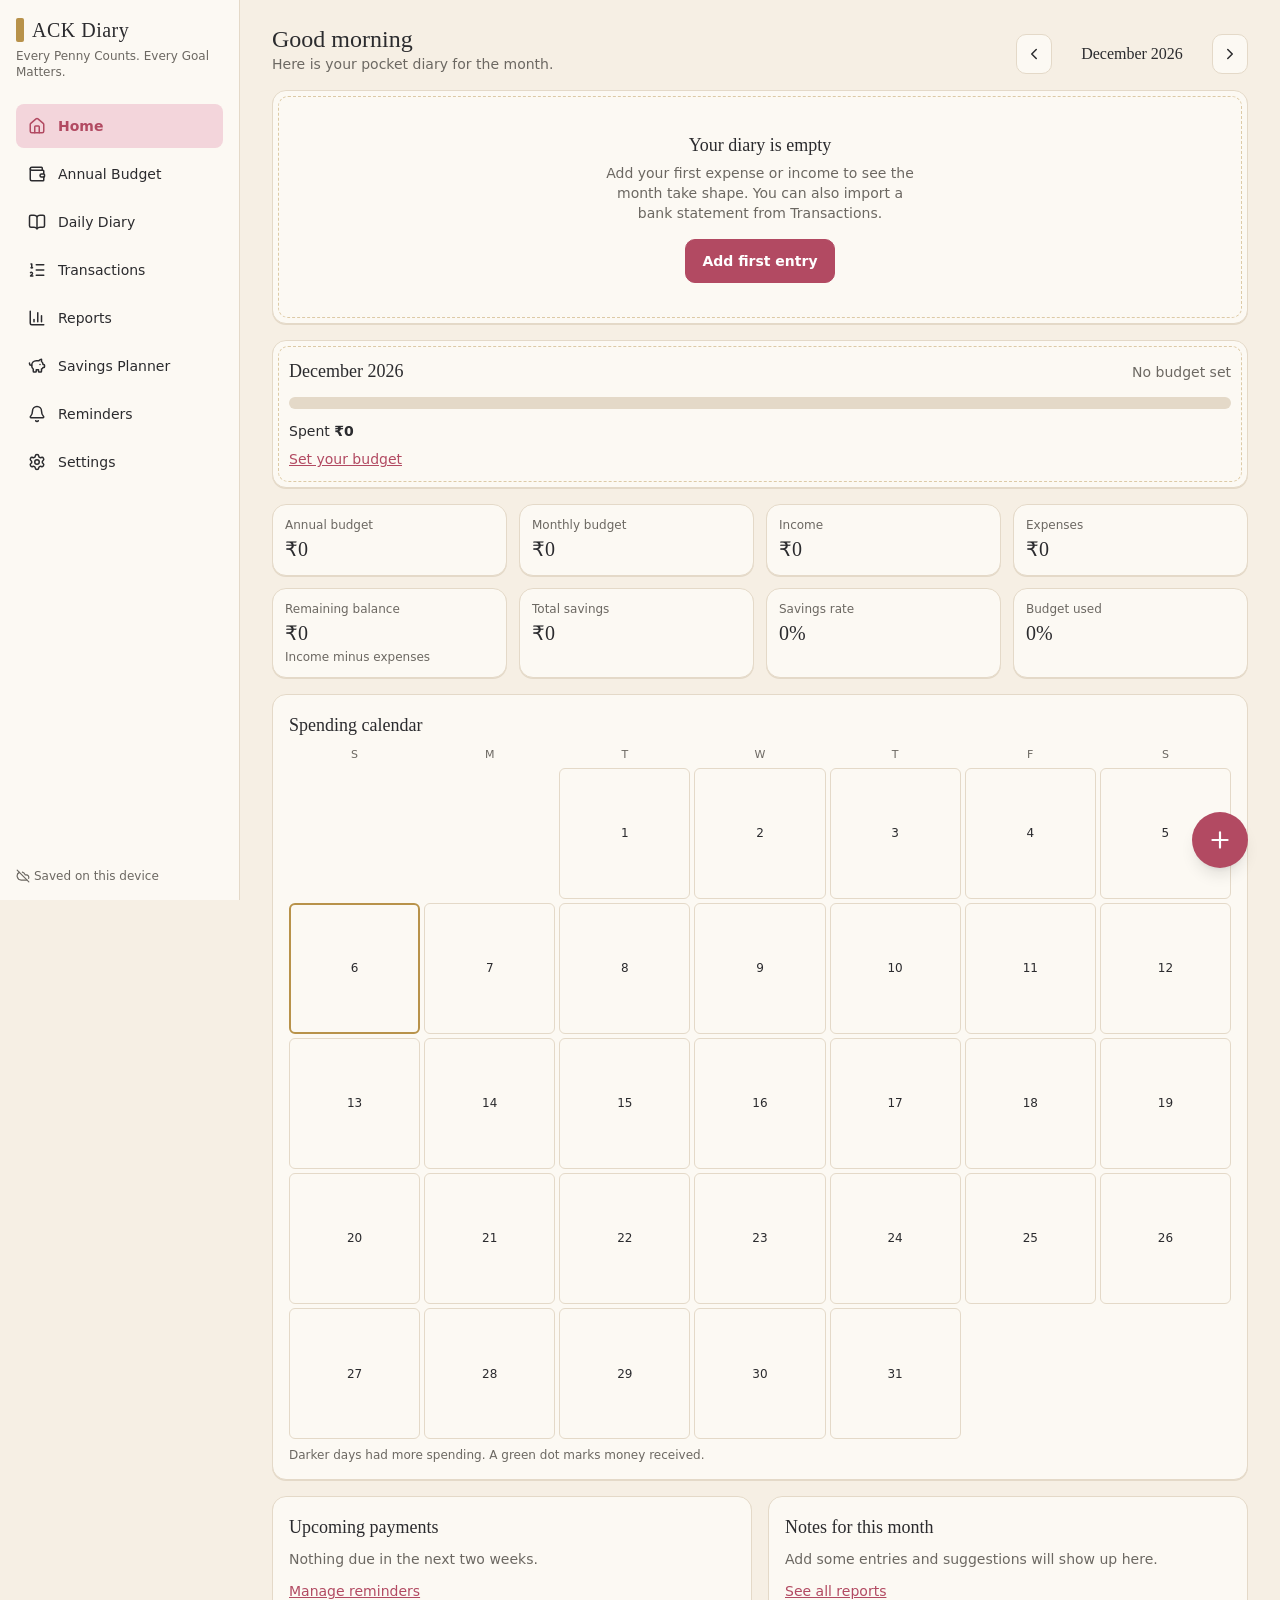
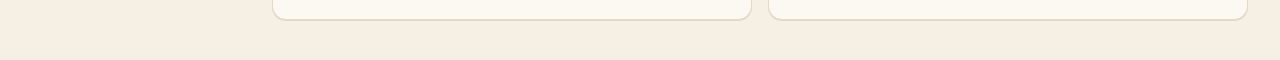
==== index.html @ 7d778d3e "Initial commit via Netlify [skip ci]" ====
<!DOCTYPE html><html lang="en-IN" data-theme="rose" data-dark="false"><head><meta charSet="utf-8"/><meta name="viewport" content="width=device-width, initial-scale=1, viewport-fit=cover"/><link rel="stylesheet" href="/_next/static/css/d0054528be77fd64.css" data-precedence="next"/><link rel="preload" as="script" fetchPriority="low" href="/_next/static/chunks/webpack-c040845c78ce842a.js"/><script src="/_next/static/chunks/3741f450-4176fa80d44cc02c.js" async=""></script><script src="/_next/static/chunks/902-302b59e8fdc32770.js" async=""></script><script src="/_next/static/chunks/main-app-9e26b5ab7432d7bf.js" async=""></script><script src="/_next/static/chunks/cbb0c919-b3d09d27bbda847c.js" async=""></script><script src="/_next/static/chunks/15f3deee-7534b3e669954786.js" async=""></script><script src="/_next/static/chunks/166-2a53e0a6f685e3c1.js" async=""></script><script src="/_next/static/chunks/477-1bdde7cf6ea49841.js" async=""></script><script src="/_next/static/chunks/758-86c1082fbac2fab6.js" async=""></script><script src="/_next/static/chunks/app/page-f44727b5a4f4ddbd.js" async=""></script><script src="/_next/static/chunks/app/layout-b1ff9026c5906021.js" async=""></script><meta name="theme-color" content="#b24a62"/><title>ACK Diary</title><meta name="description" content="Every Penny Counts. Every Goal Matters."/><meta name="application-name" content="ACK Diary"/><link rel="manifest" href="/manifest.webmanifest" crossorigin="use-credentials"/><meta name="apple-mobile-web-app-capable" content="yes"/><meta name="apple-mobile-web-app-title" content="ACK Diary"/><meta name="apple-mobile-web-app-status-bar-style" content="default"/><link rel="icon" href="/icons/icon-192.png"/><link rel="apple-touch-icon" href="/icons/icon-192.png"/><script src="/_next/static/chunks/polyfills-42372ed130431b0a.js" noModule=""></script></head><body><div class="min-h-screen md:flex"><aside class="hidden md:flex w-60 shrink-0 flex-col border-r border-line bg-paper p-4 sticky top-0 h-screen"><div><div class="flex items-center gap-2"><span aria-hidden="true" class="inline-block w-2 h-6 bg-gold rounded-sm"></span><span class="font-diary text-xl tracking-wide">ACK Diary</span></div><p class="text-xs text-muted mt-1">Every Penny Counts. Every Goal Matters.</p></div><nav class="mt-6 space-y-1" aria-label="Main"><a aria-current="page" class="flex items-center gap-3 px-3 min-h-11 rounded-lg text-sm bg-accent-soft text-accent font-semibold" href="/"><svg xmlns="http://www.w3.org/2000/svg" width="18" height="18" viewBox="0 0 24 24" fill="none" stroke="currentColor" stroke-width="2" stroke-linecap="round" stroke-linejoin="round" class="lucide lucide-house lucide-home" aria-hidden="true"><path d="M15 21v-8a1 1 0 0 0-1-1h-4a1 1 0 0 0-1 1v8"></path><path d="M3 10a2 2 0 0 1 .709-1.528l7-6a2 2 0 0 1 2.582 0l7 6A2 2 0 0 1 21 10v9a2 2 0 0 1-2 2H5a2 2 0 0 1-2-2z"></path></svg> <!-- -->Home</a><a class="flex items-center gap-3 px-3 min-h-11 rounded-lg text-sm hover:bg-gold-soft" href="/budget"><svg xmlns="http://www.w3.org/2000/svg" width="18" height="18" viewBox="0 0 24 24" fill="none" stroke="currentColor" stroke-width="2" stroke-linecap="round" stroke-linejoin="round" class="lucide lucide-wallet" aria-hidden="true"><path d="M19 7V4a1 1 0 0 0-1-1H5a2 2 0 0 0 0 4h15a1 1 0 0 1 1 1v4h-3a2 2 0 0 0 0 4h3a1 1 0 0 0 1-1v-2a1 1 0 0 0-1-1"></path><path d="M3 5v14a2 2 0 0 0 2 2h15a1 1 0 0 0 1-1v-4"></path></svg> <!-- -->Annual Budget</a><a class="flex items-center gap-3 px-3 min-h-11 rounded-lg text-sm hover:bg-gold-soft" href="/diary"><svg xmlns="http://www.w3.org/2000/svg" width="18" height="18" viewBox="0 0 24 24" fill="none" stroke="currentColor" stroke-width="2" stroke-linecap="round" stroke-linejoin="round" class="lucide lucide-book-open" aria-hidden="true"><path d="M12 5v16"></path><path d="M20.001 19A2 2 0 0022 17V5a2 2 0 00-1.999-2L16 3.002A5 5 0 0012 5a5 5 0 00-4-2H4a2 2 0 00-2 2v12a2 2 0 001.999 2H8a5 5 0 014 2 5 5 0 014-2z"></path></svg> <!-- -->Daily Diary</a><a class="flex items-center gap-3 px-3 min-h-11 rounded-lg text-sm hover:bg-gold-soft" href="/transactions"><svg xmlns="http://www.w3.org/2000/svg" width="18" height="18" viewBox="0 0 24 24" fill="none" stroke="currentColor" stroke-width="2" stroke-linecap="round" stroke-linejoin="round" class="lucide lucide-list-ordered" aria-hidden="true"><path d="M11 5h10"></path><path d="M11 12h10"></path><path d="M11 19h10"></path><path d="M4 4h1v5"></path><path d="M4 9h2"></path><path d="M6.5 20H3.4c0-1 2.6-1.925 2.6-3.5a1.5 1.5 0 0 0-2.6-1.02"></path></svg> <!-- -->Transactions</a><a class="flex items-center gap-3 px-3 min-h-11 rounded-lg text-sm hover:bg-gold-soft" href="/reports"><svg xmlns="http://www.w3.org/2000/svg" width="18" height="18" viewBox="0 0 24 24" fill="none" stroke="currentColor" stroke-width="2" stroke-linecap="round" stroke-linejoin="round" class="lucide lucide-chart-column lucide-bar-chart-3" aria-hidden="true"><path d="M3 3v16a2 2 0 0 0 2 2h16"></path><path d="M18 17V9"></path><path d="M13 17V5"></path><path d="M8 17v-3"></path></svg> <!-- -->Reports</a><a class="flex items-center gap-3 px-3 min-h-11 rounded-lg text-sm hover:bg-gold-soft" href="/savings"><svg xmlns="http://www.w3.org/2000/svg" width="18" height="18" viewBox="0 0 24 24" fill="none" stroke="currentColor" stroke-width="2" stroke-linecap="round" stroke-linejoin="round" class="lucide lucide-piggy-bank" aria-hidden="true"><path d="M11 17h3v2a1 1 0 0 0 1 1h2a1 1 0 0 0 1-1v-3a3.16 3.16 0 0 0 2-2h1a1 1 0 0 0 1-1v-2a1 1 0 0 0-1-1h-1a5 5 0 0 0-2-4V3a4 4 0 0 0-3.2 1.6l-.3.4H11a6 6 0 0 0-6 6v1a5 5 0 0 0 2 4v3a1 1 0 0 0 1 1h2a1 1 0 0 0 1-1z"></path><path d="M16 10h.01"></path><path d="M2 8v1a2 2 0 0 0 2 2h1"></path></svg> <!-- -->Savings Planner</a><a class="flex items-center gap-3 px-3 min-h-11 rounded-lg text-sm hover:bg-gold-soft" href="/reminders"><svg xmlns="http://www.w3.org/2000/svg" width="18" height="18" viewBox="0 0 24 24" fill="none" stroke="currentColor" stroke-width="2" stroke-linecap="round" stroke-linejoin="round" class="lucide lucide-bell" aria-hidden="true"><path d="M10.268 21a2 2 0 0 0 3.464 0"></path><path d="M3.262 15.326A1 1 0 0 0 4 17h16a1 1 0 0 0 .74-1.673C19.41 13.956 18 12.499 18 8A6 6 0 0 0 6 8c0 4.499-1.411 5.956-2.738 7.326"></path></svg> <!-- -->Reminders</a><a class="flex items-center gap-3 px-3 min-h-11 rounded-lg text-sm hover:bg-gold-soft" href="/settings"><svg xmlns="http://www.w3.org/2000/svg" width="18" height="18" viewBox="0 0 24 24" fill="none" stroke="currentColor" stroke-width="2" stroke-linecap="round" stroke-linejoin="round" class="lucide lucide-settings" aria-hidden="true"><path d="M9.671 4.136a2.34 2.34 0 0 1 4.659 0 2.34 2.34 0 0 0 3.319 1.915 2.34 2.34 0 0 1 2.33 4.033 2.34 2.34 0 0 0 0 3.831 2.34 2.34 0 0 1-2.33 4.033 2.34 2.34 0 0 0-3.319 1.915 2.34 2.34 0 0 1-4.659 0 2.34 2.34 0 0 0-3.32-1.915 2.34 2.34 0 0 1-2.33-4.033 2.34 2.34 0 0 0 0-3.831A2.34 2.34 0 0 1 6.35 6.051a2.34 2.34 0 0 0 3.319-1.915"></path><circle cx="12" cy="12" r="3"></circle></svg> <!-- -->Settings</a></nav><p class="mt-auto text-xs text-muted flex items-center gap-1"><svg xmlns="http://www.w3.org/2000/svg" width="14" height="14" viewBox="0 0 24 24" fill="none" stroke="currentColor" stroke-width="2" stroke-linecap="round" stroke-linejoin="round" class="lucide lucide-cloud-off" aria-hidden="true"><path d="M10.94 5.274A7 7 0 0 1 15.71 10h1.79a4.5 4.5 0 0 1 4.222 6.057"></path><path d="M18.796 18.81A4.5 4.5 0 0 1 17.5 19H9A7 7 0 0 1 5.79 5.78"></path><path d="m2 2 20 20"></path></svg> <!-- -->Saved on this device</p></aside><div class="flex-1 min-w-0"><header class="md:hidden flex items-center justify-between px-4 pt-3 pb-1"><div><div class="flex items-center gap-2"><span aria-hidden="true" class="inline-block w-2 h-6 bg-gold rounded-sm"></span><span class="font-diary text-xl tracking-wide">ACK Diary</span></div></div><a class="text-xs text-muted flex items-center gap-1" aria-label="Sync status" href="/settings"><svg xmlns="http://www.w3.org/2000/svg" width="14" height="14" viewBox="0 0 24 24" fill="none" stroke="currentColor" stroke-width="2" stroke-linecap="round" stroke-linejoin="round" class="lucide lucide-cloud-off" aria-hidden="true"><path d="M10.94 5.274A7 7 0 0 1 15.71 10h1.79a4.5 4.5 0 0 1 4.222 6.057"></path><path d="M18.796 18.81A4.5 4.5 0 0 1 17.5 19H9A7 7 0 0 1 5.79 5.78"></path><path d="m2 2 20 20"></path></svg> <!-- -->Saved on this device</a></header><main class="max-w-5xl mx-auto px-3 md:px-6 py-3 md:py-6 pb-32 md:pb-10"><p class="text-muted text-sm py-10 text-center">Opening your diary…</p></main></div><button aria-label="Quick add expense" class="fixed z-40 right-4 bottom-24 md:bottom-8 md:right-8 h-14 w-14 rounded-full bg-accent text-white shadow-lg flex items-center justify-center"><svg xmlns="http://www.w3.org/2000/svg" width="26" height="26" viewBox="0 0 24 24" fill="none" stroke="currentColor" stroke-width="2" stroke-linecap="round" stroke-linejoin="round" class="lucide lucide-plus" aria-hidden="true"><path d="M5 12h14"></path><path d="M12 5v14"></path></svg></button><nav aria-label="Main" class="md:hidden fixed bottom-0 inset-x-0 z-30 bg-paper border-t-2 border-gold safe-bottom grid grid-cols-5"><a aria-current="page" class="flex flex-col items-center justify-center gap-0.5 min-h-14 text-[11px] text-accent font-semibold" href="/"><svg xmlns="http://www.w3.org/2000/svg" width="20" height="20" viewBox="0 0 24 24" fill="none" stroke="currentColor" stroke-width="2" stroke-linecap="round" stroke-linejoin="round" class="lucide lucide-house lucide-home" aria-hidden="true"><path d="M15 21v-8a1 1 0 0 0-1-1h-4a1 1 0 0 0-1 1v8"></path><path d="M3 10a2 2 0 0 1 .709-1.528l7-6a2 2 0 0 1 2.582 0l7 6A2 2 0 0 1 21 10v9a2 2 0 0 1-2 2H5a2 2 0 0 1-2-2z"></path></svg> <!-- -->Home</a><a class="flex flex-col items-center justify-center gap-0.5 min-h-14 text-[11px] text-muted" href="/diary"><svg xmlns="http://www.w3.org/2000/svg" width="20" height="20" viewBox="0 0 24 24" fill="none" stroke="currentColor" stroke-width="2" stroke-linecap="round" stroke-linejoin="round" class="lucide lucide-book-open" aria-hidden="true"><path d="M12 5v16"></path><path d="M20.001 19A2 2 0 0022 17V5a2 2 0 00-1.999-2L16 3.002A5 5 0 0012 5a5 5 0 00-4-2H4a2 2 0 00-2 2v12a2 2 0 001.999 2H8a5 5 0 014 2 5 5 0 014-2z"></path></svg> <!-- -->Diary</a><a class="flex flex-col items-center justify-center gap-0.5 min-h-14 text-[11px] text-muted" href="/transactions"><svg xmlns="http://www.w3.org/2000/svg" width="20" height="20" viewBox="0 0 24 24" fill="none" stroke="currentColor" stroke-width="2" stroke-linecap="round" stroke-linejoin="round" class="lucide lucide-list-ordered" aria-hidden="true"><path d="M11 5h10"></path><path d="M11 12h10"></path><path d="M11 19h10"></path><path d="M4 4h1v5"></path><path d="M4 9h2"></path><path d="M6.5 20H3.4c0-1 2.6-1.925 2.6-3.5a1.5 1.5 0 0 0-2.6-1.02"></path></svg> <!-- -->Entries</a><a class="flex flex-col items-center justify-center gap-0.5 min-h-14 text-[11px] text-muted" href="/reports"><svg xmlns="http://www.w3.org/2000/svg" width="20" height="20" viewBox="0 0 24 24" fill="none" stroke="currentColor" stroke-width="2" stroke-linecap="round" stroke-linejoin="round" class="lucide lucide-chart-column lucide-bar-chart-3" aria-hidden="true"><path d="M3 3v16a2 2 0 0 0 2 2h16"></path><path d="M18 17V9"></path><path d="M13 17V5"></path><path d="M8 17v-3"></path></svg> <!-- -->Reports</a><button aria-label="More sections" class="flex flex-col items-center justify-center gap-0.5 min-h-14 text-[11px] text-muted"><svg xmlns="http://www.w3.org/2000/svg" width="20" height="20" viewBox="0 0 24 24" fill="none" stroke="currentColor" stroke-width="2" stroke-linecap="round" stroke-linejoin="round" class="lucide lucide-ellipsis lucide-more-horizontal" aria-hidden="true"><circle cx="12" cy="12" r="1"></circle><circle cx="19" cy="12" r="1"></circle><circle cx="5" cy="12" r="1"></circle></svg> More</button></nav></div><script src="/_next/static/chunks/webpack-c040845c78ce842a.js" async=""></script><script>(self.__next_f=self.__next_f||[]).push([0]);self.__next_f.push([2,null])</script><script>self.__next_f.push([1,"1:HL[\"/_next/static/css/d0054528be77fd64.css\",\"style\"]\n"])</script><script>self.__next_f.push([1,"2:I[9231,[],\"\"]\n4:I[94336,[],\"ClientPageRoot\"]\n5:I[53707,[\"119\",\"static/chunks/cbb0c919-b3d09d27bbda847c.js\",\"107\",\"static/chunks/15f3deee-7534b3e669954786.js\",\"166\",\"static/chunks/166-2a53e0a6f685e3c1.js\",\"477\",\"static/chunks/477-1bdde7cf6ea49841.js\",\"758\",\"static/chunks/758-86c1082fbac2fab6.js\",\"931\",\"static/chunks/app/page-f44727b5a4f4ddbd.js\"],\"default\",1]\n6:I[58063,[\"119\",\"static/chunks/cbb0c919-b3d09d27bbda847c.js\",\"107\",\"static/chunks/15f3deee-7534b3e669954786.js\",\"166\",\"static/chunks/166-2a53e0a6f685e3c1.js\",\"477\",\"static/chunks/477-1bdde7cf6ea49841.js\",\"758\",\"static/chunks/758-86c1082fbac2fab6.js\",\"185\",\"static/chunks/app/layout-b1ff9026c5906021.js\"],\"AppProvider\"]\n7:I[39237,[\"119\",\"static/chunks/cbb0c919-b3d09d27bbda847c.js\",\"107\",\"static/chunks/15f3deee-7534b3e669954786.js\",\"166\",\"static/chunks/166-2a53e0a6f685e3c1.js\",\"477\",\"static/chunks/477-1bdde7cf6ea49841.js\",\"758\",\"static/chunks/758-86c1082fbac2fab6.js\",\"185\",\"static/chunks/app/layout-b1ff9026c5906021.js\"],\"Shell\"]\n8:I[74632,[],\"\"]\n9:I[51922,[],\"\"]\nb:I[7179,[],\"\"]\nc:[]\n"])</script><script>self.__next_f.push([1,"0:[\"$\",\"$L2\",null,{\"buildId\":\"dbH_HZyfdzBzOYDu5CH1_\",\"assetPrefix\":\"\",\"urlParts\":[\"\",\"\"],\"initialTree\":[\"\",{\"children\":[\"__PAGE__\",{}]},\"$undefined\",\"$undefined\",true],\"initialSeedData\":[\"\",{\"children\":[\"__PAGE__\",{},[[\"$L3\",[\"$\",\"$L4\",null,{\"props\":{\"params\":{},\"searchParams\":{}},\"Component\":\"$5\"}],null],null],null]},[[[[\"$\",\"link\",\"0\",{\"rel\":\"stylesheet\",\"href\":\"/_next/static/css/d0054528be77fd64.css\",\"precedence\":\"next\",\"crossOrigin\":\"$undefined\"}]],[\"$\",\"html\",null,{\"lang\":\"en-IN\",\"data-theme\":\"rose\",\"data-dark\":\"false\",\"suppressHydrationWarning\":true,\"children\":[\"$\",\"body\",null,{\"children\":[\"$\",\"$L6\",null,{\"children\":[\"$\",\"$L7\",null,{\"children\":[\"$\",\"$L8\",null,{\"parallelRouterKey\":\"children\",\"segmentPath\":[\"children\"],\"error\":\"$undefined\",\"errorStyles\":\"$undefined\",\"errorScripts\":\"$undefined\",\"template\":[\"$\",\"$L9\",null,{}],\"templateStyles\":\"$undefined\",\"templateScripts\":\"$undefined\",\"notFound\":[[\"$\",\"title\",null,{\"children\":\"404: This page could not be found.\"}],[\"$\",\"div\",null,{\"style\":{\"fontFamily\":\"system-ui,\\\"Segoe UI\\\",Roboto,Helvetica,Arial,sans-serif,\\\"Apple Color Emoji\\\",\\\"Segoe UI Emoji\\\"\",\"height\":\"100vh\",\"textAlign\":\"center\",\"display\":\"flex\",\"flexDirection\":\"column\",\"alignItems\":\"center\",\"justifyContent\":\"center\"},\"children\":[\"$\",\"div\",null,{\"children\":[[\"$\",\"style\",null,{\"dangerouslySetInnerHTML\":{\"__html\":\"body{color:#000;background:#fff;margin:0}.next-error-h1{border-right:1px solid rgba(0,0,0,.3)}@media (prefers-color-scheme:dark){body{color:#fff;background:#000}.next-error-h1{border-right:1px solid rgba(255,255,255,.3)}}\"}}],[\"$\",\"h1\",null,{\"className\":\"next-error-h1\",\"style\":{\"display\":\"inline-block\",\"margin\":\"0 20px 0 0\",\"padding\":\"0 23px 0 0\",\"fontSize\":24,\"fontWeight\":500,\"verticalAlign\":\"top\",\"lineHeight\":\"49px\"},\"children\":\"404\"}],[\"$\",\"div\",null,{\"style\":{\"display\":\"inline-block\"},\"children\":[\"$\",\"h2\",null,{\"style\":{\"fontSize\":14,\"fontWeight\":400,\"lineHeight\":\"49px\",\"margin\":0},\"children\":\"This page could not be found.\"}]}]]}]}]],\"notFoundStyles\":[]}]}]}]}]}]],null],null],\"couldBeIntercepted\":false,\"initialHead\":[null,\"$La\"],\"globalErrorComponent\":\"$b\",\"missingSlots\":\"$Wc\"}]\n"])</script><script>self.__next_f.push([1,"a:[[\"$\",\"meta\",\"0\",{\"name\":\"viewport\",\"content\":\"width=device-width, initial-scale=1, viewport-fit=cover\"}],[\"$\",\"meta\",\"1\",{\"name\":\"theme-color\",\"content\":\"#b24a62\"}],[\"$\",\"meta\",\"2\",{\"charSet\":\"utf-8\"}],[\"$\",\"title\",\"3\",{\"children\":\"ACK Diary\"}],[\"$\",\"meta\",\"4\",{\"name\":\"description\",\"content\":\"Every Penny Counts. Every Goal Matters.\"}],[\"$\",\"meta\",\"5\",{\"name\":\"application-name\",\"content\":\"ACK Diary\"}],[\"$\",\"link\",\"6\",{\"rel\":\"manifest\",\"href\":\"/manifest.webmanifest\",\"crossOrigin\":\"use-credentials\"}],[\"$\",\"meta\",\"7\",{\"name\":\"apple-mobile-web-app-capable\",\"content\":\"yes\"}],[\"$\",\"meta\",\"8\",{\"name\":\"apple-mobile-web-app-title\",\"content\":\"ACK Diary\"}],[\"$\",\"meta\",\"9\",{\"name\":\"apple-mobile-web-app-status-bar-style\",\"content\":\"default\"}],[\"$\",\"link\",\"10\",{\"rel\":\"icon\",\"href\":\"/icons/icon-192.png\"}],[\"$\",\"link\",\"11\",{\"rel\":\"apple-touch-icon\",\"href\":\"/icons/icon-192.png\"}]]\n3:null\n"])</script></body></html>
---- _next/static/css/d0054528be77fd64.css ----
*,:after,:before{--tw-border-spacing-x:0;--tw-border-spacing-y:0;--tw-translate-x:0;--tw-translate-y:0;--tw-rotate:0;--tw-skew-x:0;--tw-skew-y:0;--tw-scale-x:1;--tw-scale-y:1;--tw-pan-x: ;--tw-pan-y: ;--tw-pinch-zoom: ;--tw-scroll-snap-strictness:proximity;--tw-gradient-from-position: ;--tw-gradient-via-position: ;--tw-gradient-to-position: ;--tw-ordinal: ;--tw-slashed-zero: ;--tw-numeric-figure: ;--tw-numeric-spacing: ;--tw-numeric-fraction: ;--tw-ring-inset: ;--tw-ring-offset-width:0px;--tw-ring-offset-color:#fff;--tw-ring-color:rgba(59,130,246,.5);--tw-ring-offset-shadow:0 0 #0000;--tw-ring-shadow:0 0 #0000;--tw-shadow:0 0 #0000;--tw-shadow-colored:0 0 #0000;--tw-blur: ;--tw-brightness: ;--tw-contrast: ;--tw-grayscale: ;--tw-hue-rotate: ;--tw-invert: ;--tw-saturate: ;--tw-sepia: ;--tw-drop-shadow: ;--tw-backdrop-blur: ;--tw-backdrop-brightness: ;--tw-backdrop-contrast: ;--tw-backdrop-grayscale: ;--tw-backdrop-hue-rotate: ;--tw-backdrop-invert: ;--tw-backdrop-opacity: ;--tw-backdrop-saturate: ;--tw-backdrop-sepia: ;--tw-contain-size: ;--tw-contain-layout: ;--tw-contain-paint: ;--tw-contain-style: }::backdrop{--tw-border-spacing-x:0;--tw-border-spacing-y:0;--tw-translate-x:0;--tw-translate-y:0;--tw-rotate:0;--tw-skew-x:0;--tw-skew-y:0;--tw-scale-x:1;--tw-scale-y:1;--tw-pan-x: ;--tw-pan-y: ;--tw-pinch-zoom: ;--tw-scroll-snap-strictness:proximity;--tw-gradient-from-position: ;--tw-gradient-via-position: ;--tw-gradient-to-position: ;--tw-ordinal: ;--tw-slashed-zero: ;--tw-numeric-figure: ;--tw-numeric-spacing: ;--tw-numeric-fraction: ;--tw-ring-inset: ;--tw-ring-offset-width:0px;--tw-ring-offset-color:#fff;--tw-ring-color:rgba(59,130,246,.5);--tw-ring-offset-shadow:0 0 #0000;--tw-ring-shadow:0 0 #0000;--tw-shadow:0 0 #0000;--tw-shadow-colored:0 0 #0000;--tw-blur: ;--tw-brightness: ;--tw-contrast: ;--tw-grayscale: ;--tw-hue-rotate: ;--tw-invert: ;--tw-saturate: ;--tw-sepia: ;--tw-drop-shadow: ;--tw-backdrop-blur: ;--tw-backdrop-brightness: ;--tw-backdrop-contrast: ;--tw-backdrop-grayscale: ;--tw-backdrop-hue-rotate: ;--tw-backdrop-invert: ;--tw-backdrop-opacity: ;--tw-backdrop-saturate: ;--tw-backdrop-sepia: ;--tw-contain-size: ;--tw-contain-layout: ;--tw-contain-paint: ;--tw-contain-style: }/*
! tailwindcss v3.4.19 | MIT License | https://tailwindcss.com
*/*,:after,:before{box-sizing:border-box;border:0 solid #e5e7eb}:after,:before{--tw-content:""}:host,html{line-height:1.5;-webkit-text-size-adjust:100%;-moz-tab-size:4;tab-size:4;font-family:ui-sans-serif,system-ui,sans-serif,Apple Color Emoji,Segoe UI Emoji,Segoe UI Symbol,Noto Color Emoji;font-feature-settings:normal;font-variation-settings:normal;-webkit-tap-highlight-color:transparent}body{margin:0;line-height:inherit}hr{height:0;color:inherit;border-top-width:1px}abbr:where([title]){text-decoration:underline dotted}h1,h2,h3,h4,h5,h6{font-size:inherit;font-weight:inherit}a{color:inherit;text-decoration:inherit}b,strong{font-weight:bolder}code,kbd,pre,samp{font-family:ui-monospace,SFMono-Regular,Menlo,Monaco,Consolas,Liberation Mono,Courier New,monospace;font-feature-settings:normal;font-variation-settings:normal;font-size:1em}small{font-size:80%}sub,sup{font-size:75%;line-height:0;position:relative;vertical-align:baseline}sub{bottom:-.25em}sup{top:-.5em}table{text-indent:0;border-color:inherit;border-collapse:collapse}button,input,optgroup,select,textarea{font-family:inherit;font-feature-settings:inherit;font-variation-settings:inherit;font-size:100%;font-weight:inherit;line-height:inherit;letter-spacing:inherit;color:inherit;margin:0;padding:0}button,select{text-transform:none}button,input:where([type=button]),input:where([type=reset]),input:where([type=submit]){-webkit-appearance:button;background-color:transparent;background-image:none}:-moz-focusring{outline:auto}:-moz-ui-invalid{box-shadow:none}progress{vertical-align:baseline}::-webkit-inner-spin-button,::-webkit-outer-spin-button{height:auto}[type=search]{-webkit-appearance:textfield;outline-offset:-2px}::-webkit-search-decoration{-webkit-appearance:none}::-webkit-file-upload-button{-webkit-appearance:button;font:inherit}summary{display:list-item}blockquote,dd,dl,figure,h1,h2,h3,h4,h5,h6,hr,p,pre{margin:0}fieldset{margin:0}fieldset,legend{padding:0}menu,ol,ul{list-style:none;margin:0;padding:0}dialog{padding:0}textarea{resize:vertical}input::placeholder,textarea::placeholder{opacity:1;color:#9ca3af}[role=button],button{cursor:pointer}:disabled{cursor:default}audio,canvas,embed,iframe,img,object,svg,video{display:block;vertical-align:middle}img,video{max-width:100%;height:auto}[hidden]:where(:not([hidden=until-found])){display:none}.sr-only{position:absolute;width:1px;height:1px;padding:0;margin:-1px;overflow:hidden;clip:rect(0,0,0,0);white-space:nowrap;border-width:0}.visible{visibility:visible}.fixed{position:fixed}.absolute{position:absolute}.relative{position:relative}.sticky{position:sticky}.inset-0{inset:0}.inset-x-0{left:0;right:0}.-top-0\.5{top:-.125rem}.bottom-0{bottom:0}.bottom-24{bottom:6rem}.left-1\/2{left:50%}.left-3{left:.75rem}.right-1{right:.25rem}.right-4{right:1rem}.top-0{top:0}.top-3\.5{top:.875rem}.z-30{z-index:30}.z-40{z-index:40}.z-50{z-index:50}.z-\[60\]{z-index:60}.col-span-12{grid-column:span 12/span 12}.col-span-2{grid-column:span 2/span 2}.col-span-3{grid-column:span 3/span 3}.col-span-4{grid-column:span 4/span 4}.col-span-5{grid-column:span 5/span 5}.-mx-1{margin-left:-.25rem;margin-right:-.25rem}.mx-auto{margin-left:auto;margin-right:auto}.my-3{margin-top:.75rem;margin-bottom:.75rem}.-mt-1{margin-top:-.25rem}.mb-1{margin-bottom:.25rem}.mb-2{margin-bottom:.5rem}.mb-3{margin-bottom:.75rem}.mb-4{margin-bottom:1rem}.ml-1{margin-left:.25rem}.ml-auto{margin-left:auto}.mt-0\.5{margin-top:.125rem}.mt-1{margin-top:.25rem}.mt-2{margin-top:.5rem}.mt-3{margin-top:.75rem}.mt-4{margin-top:1rem}.mt-6{margin-top:1.5rem}.mt-auto{margin-top:auto}.block{display:block}.inline-block{display:inline-block}.flex{display:flex}.inline-flex{display:inline-flex}.table{display:table}.grid{display:grid}.hidden{display:none}.aspect-square{aspect-ratio:1/1}.h-1\.5{height:.375rem}.h-12{height:3rem}.h-14{height:3.5rem}.h-2\.5{height:.625rem}.h-3{height:.75rem}.h-4{height:1rem}.h-56{height:14rem}.h-6{height:1.5rem}.h-60{height:15rem}.h-9{height:2.25rem}.h-full{height:100%}.h-screen{height:100vh}.max-h-\[92vh\]{max-height:92vh}.\!min-h-10{min-height:2.5rem!important}.\!min-h-9{min-height:2.25rem!important}.min-h-11{min-height:2.75rem}.min-h-14{min-height:3.5rem}.min-h-screen{min-height:100vh}.\!w-36{width:9rem!important}.\!w-44{width:11rem!important}.\!w-auto{width:auto!important}.w-1\.5{width:.375rem}.w-12{width:3rem}.w-14{width:3.5rem}.w-2{width:.5rem}.w-2\.5{width:.625rem}.w-4{width:1rem}.w-60{width:15rem}.w-9{width:2.25rem}.w-full{width:100%}.min-w-0{min-width:0}.min-w-\[10rem\]{min-width:10rem}.min-w-\[12rem\]{min-width:12rem}.min-w-\[480px\]{min-width:480px}.min-w-\[560px\]{min-width:560px}.min-w-\[9\.5rem\]{min-width:9.5rem}.max-w-5xl{max-width:64rem}.max-w-\[12rem\]{max-width:12rem}.max-w-\[16rem\]{max-width:16rem}.max-w-xs{max-width:20rem}.flex-1{flex:1 1 0%}.shrink-0{flex-shrink:0}.-translate-x-1\/2{--tw-translate-x:-50%;transform:translate(var(--tw-translate-x),var(--tw-translate-y)) rotate(var(--tw-rotate)) skewX(var(--tw-skew-x)) skewY(var(--tw-skew-y)) scaleX(var(--tw-scale-x)) scaleY(var(--tw-scale-y))}.cursor-pointer{cursor:pointer}.grid-cols-12{grid-template-columns:repeat(12,minmax(0,1fr))}.grid-cols-2{grid-template-columns:repeat(2,minmax(0,1fr))}.grid-cols-5{grid-template-columns:repeat(5,minmax(0,1fr))}.grid-cols-7{grid-template-columns:repeat(7,minmax(0,1fr))}.flex-col{flex-direction:column}.flex-wrap{flex-wrap:wrap}.items-end{align-items:flex-end}.items-center{align-items:center}.items-baseline{align-items:baseline}.justify-start{justify-content:flex-start}.justify-center{justify-content:center}.justify-between{justify-content:space-between}.gap-0\.5{gap:.125rem}.gap-1{gap:.25rem}.gap-1\.5{gap:.375rem}.gap-2{gap:.5rem}.gap-3{gap:.75rem}.gap-4{gap:1rem}.gap-x-3{column-gap:.75rem}.gap-x-6{column-gap:1.5rem}.gap-y-1{row-gap:.25rem}.gap-y-2{row-gap:.5rem}.space-y-1>:not([hidden])~:not([hidden]){--tw-space-y-reverse:0;margin-top:calc(.25rem * calc(1 - var(--tw-space-y-reverse)));margin-bottom:calc(.25rem * var(--tw-space-y-reverse))}.space-y-1\.5>:not([hidden])~:not([hidden]){--tw-space-y-reverse:0;margin-top:calc(.375rem * calc(1 - var(--tw-space-y-reverse)));margin-bottom:calc(.375rem * var(--tw-space-y-reverse))}.space-y-2>:not([hidden])~:not([hidden]){--tw-space-y-reverse:0;margin-top:calc(.5rem * calc(1 - var(--tw-space-y-reverse)));margin-bottom:calc(.5rem * var(--tw-space-y-reverse))}.space-y-3>:not([hidden])~:not([hidden]){--tw-space-y-reverse:0;margin-top:calc(.75rem * calc(1 - var(--tw-space-y-reverse)));margin-bottom:calc(.75rem * var(--tw-space-y-reverse))}.space-y-4>:not([hidden])~:not([hidden]){--tw-space-y-reverse:0;margin-top:calc(1rem * calc(1 - var(--tw-space-y-reverse)));margin-bottom:calc(1rem * var(--tw-space-y-reverse))}.divide-y>:not([hidden])~:not([hidden]){--tw-divide-y-reverse:0;border-top-width:calc(1px * calc(1 - var(--tw-divide-y-reverse)));border-bottom-width:calc(1px * var(--tw-divide-y-reverse))}.divide-line>:not([hidden])~:not([hidden]){border-color:var(--line)}.overflow-hidden{overflow:hidden}.overflow-x-auto{overflow-x:auto}.overflow-y-auto{overflow-y:auto}.truncate{overflow:hidden;text-overflow:ellipsis}.truncate,.whitespace-nowrap{white-space:nowrap}.rounded{border-radius:.25rem}.rounded-full{border-radius:9999px}.rounded-lg{border-radius:.5rem}.rounded-md{border-radius:.375rem}.rounded-sm{border-radius:.125rem}.rounded-b-none{border-bottom-right-radius:0;border-bottom-left-radius:0}.rounded-t-lg{border-top-left-radius:.5rem;border-top-right-radius:.5rem}.\!border-2{border-width:2px!important}.border{border-width:1px}.border-2{border-width:2px}.border-b-0{border-bottom-width:0}.border-b-2{border-bottom-width:2px}.border-r{border-right-width:1px}.border-t-2{border-top-width:2px}.\!border-accent{border-color:var(--accent)!important}.border-gold{border-color:var(--gold)}.border-ink{border-color:var(--ink)}.border-line{border-color:var(--line)}.border-transparent{border-color:transparent}.bg-accent{background-color:var(--accent)}.bg-accent-soft{background-color:var(--accent-soft)}.bg-black\/40{background-color:rgba(0,0,0,.4)}.bg-gold{background-color:var(--gold)}.bg-gold-soft{background-color:var(--gold-soft)}.bg-good{background-color:var(--good)}.bg-ink{background-color:var(--ink)}.bg-line{background-color:var(--line)}.bg-paper{background-color:var(--paper)}.bg-warn{background-color:var(--warn)}.object-cover{object-fit:cover}.p-1{padding:.25rem}.p-2{padding:.5rem}.p-3{padding:.75rem}.p-4{padding:1rem}.\!px-2{padding-left:.5rem!important;padding-right:.5rem!important}.px-1{padding-left:.25rem;padding-right:.25rem}.px-2{padding-left:.5rem;padding-right:.5rem}.px-3{padding-left:.75rem;padding-right:.75rem}.px-4{padding-left:1rem;padding-right:1rem}.py-10{padding-top:2.5rem;padding-bottom:2.5rem}.py-2{padding-top:.5rem;padding-bottom:.5rem}.py-3{padding-top:.75rem;padding-bottom:.75rem}.\!pl-9{padding-left:2.25rem!important}.\!pt-2{padding-top:.5rem!important}.pb-1{padding-bottom:.25rem}.pb-2{padding-bottom:.5rem}.pb-32{padding-bottom:8rem}.pt-1{padding-top:.25rem}.pt-2{padding-top:.5rem}.pt-3{padding-top:.75rem}.text-left{text-align:left}.text-center{text-align:center}.text-2xl{font-size:1.5rem;line-height:2rem}.text-\[10px\]{font-size:10px}.text-\[11px\]{font-size:11px}.text-base{font-size:1rem;line-height:1.5rem}.text-lg{font-size:1.125rem;line-height:1.75rem}.text-sm{font-size:.875rem;line-height:1.25rem}.text-xl{font-size:1.25rem;line-height:1.75rem}.text-xs{font-size:.75rem;line-height:1rem}.font-medium{font-weight:500}.font-normal{font-weight:400}.font-semibold{font-weight:600}.leading-tight{line-height:1.25}.tracking-wide{letter-spacing:.025em}.\!text-warn{color:var(--warn)!important}.text-accent{color:var(--accent)}.text-gold{color:var(--gold)}.text-good{color:var(--good)}.text-ink{color:var(--ink)}.text-muted{color:var(--muted)}.text-paper{color:var(--paper)}.text-warn{color:var(--warn)}.text-white{--tw-text-opacity:1;color:rgb(255 255 255/var(--tw-text-opacity,1))}.underline{text-decoration-line:underline}.opacity-60{opacity:.6}.shadow-lg{--tw-shadow:0 10px 15px -3px rgba(0,0,0,.1),0 4px 6px -4px rgba(0,0,0,.1);--tw-shadow-colored:0 10px 15px -3px var(--tw-shadow-color),0 4px 6px -4px var(--tw-shadow-color);box-shadow:var(--tw-ring-offset-shadow,0 0 #0000),var(--tw-ring-shadow,0 0 #0000),var(--tw-shadow)}.ring-2{--tw-ring-offset-shadow:var(--tw-ring-inset) 0 0 0 var(--tw-ring-offset-width) var(--tw-ring-offset-color);--tw-ring-shadow:var(--tw-ring-inset) 0 0 0 calc(2px + var(--tw-ring-offset-width)) var(--tw-ring-color);box-shadow:var(--tw-ring-offset-shadow),var(--tw-ring-shadow),var(--tw-shadow,0 0 #0000)}.ring-gold{--tw-ring-color:var(--gold)}.filter{filter:var(--tw-blur) var(--tw-brightness) var(--tw-contrast) var(--tw-grayscale) var(--tw-hue-rotate) var(--tw-invert) var(--tw-saturate) var(--tw-sepia) var(--tw-drop-shadow)}.transition{transition-property:color,background-color,border-color,text-decoration-color,fill,stroke,opacity,box-shadow,transform,filter,backdrop-filter;transition-timing-function:cubic-bezier(.4,0,.2,1);transition-duration:.15s}:root,[data-theme=rose]{--bg:#f6efe4;--paper:#fcf9f3;--ink:#2b2b2e;--muted:#6c6862;--line:#e4d9c8;--accent:#b24a62;--accent-soft:#f3d5db;--gold:#b8924a;--gold-soft:#f1e4c8;--good:#3f7d5a;--warn:#a8502a}[data-theme=champagne]{--bg:#f3ecdc;--paper:#fffbf0;--accent:#8e6a24;--accent-soft:#efdfb8;--gold:#a8812f;--gold-soft:#f3e6c4}[data-theme=sage]{--bg:#eef0e6;--paper:#fafbf5;--accent:#4e7a62;--accent-soft:#d6e5da;--gold:#a8924a;--gold-soft:#eee6c8;--line:#d9dfcc}[data-theme=midnight]{--bg:#e9e8ef;--paper:#f8f8fc;--accent:#4a4f8f;--accent-soft:#d9dbf0;--gold:#a8924a;--gold-soft:#efe6c8;--line:#d8d8e6}[data-dark=true]{--bg:#1a1a1d;--paper:#242428;--ink:#f1ece4;--muted:#b0aaa0;--line:#3a3a40;--accent:#e58aa0;--accent-soft:#4a2c35;--gold:#d9b878;--gold-soft:#3d3524;--good:#7fc79e;--warn:#f0a074}[data-dark=true][data-theme=champagne]{--accent:#e0bd70;--accent-soft:#40351c}[data-dark=true][data-theme=sage]{--accent:#8fc4a4;--accent-soft:#2a3d31}[data-dark=true][data-theme=midnight]{--accent:#a3a8f0;--accent-soft:#2c2f52}body,html{background:var(--bg);color:var(--ink)}body{font-family:ui-sans-serif,system-ui,-apple-system,Segoe UI,Roboto,sans-serif;-webkit-tap-highlight-color:transparent}.font-diary{font-family:Iowan Old Style,Palatino Linotype,Palatino,Book Antiqua,Georgia,serif}.num{font-variant-numeric:tabular-nums lining-nums}.page{background:var(--paper);border:1px solid var(--line);border-radius:14px;box-shadow:0 1px 0 var(--line);position:relative}.page.stitched:after{content:"";position:absolute;inset:5px;border:1px dashed var(--gold);border-radius:10px;opacity:.45;pointer-events:none}.ledger{border-collapse:separate;border-spacing:0;width:100%;font-size:13px}.ledger th{position:sticky;top:0;background:var(--paper);text-align:left;font-weight:600;color:var(--muted);padding:8px;border-bottom:2px solid var(--gold);white-space:nowrap}.ledger td{padding:7px 8px;border-bottom:1px solid var(--line);vertical-align:middle}.ledger tr:hover td{background:var(--gold-soft)}.ledger .r{text-align:right}.btn{white-space:nowrap;display:inline-flex;align-items:center;justify-content:center;gap:6px;min-height:44px;padding:0 16px;border-radius:10px;font-weight:600;font-size:14px;border:1px solid var(--line);background:var(--paper);color:var(--ink);cursor:pointer}.btn-primary{background:var(--accent);border-color:var(--accent);color:#fff}[data-dark=true] .btn-primary{color:#1a1a1d}.btn:disabled{opacity:.5;cursor:not-allowed}.input{width:100%;min-height:44px;padding:0 12px;border-radius:10px;border:1px solid var(--line);background:var(--paper);color:var(--ink);font-size:16px}textarea.input{padding:10px 12px;min-height:80px}.label{display:block;font-size:12px;color:var(--muted);margin:0 0 4px}:focus-visible{outline:2px solid var(--accent);outline-offset:2px}.safe-bottom{padding-bottom:env(safe-area-inset-bottom)}@media (prefers-reduced-motion:reduce){*{animation:none!important;transition:none!important}}@keyframes sheet-in{0%{transform:translateY(24px);opacity:0}to{transform:none;opacity:1}}.sheet-in{animation:sheet-in .18s ease-out}.hover\:bg-gold-soft:hover{background-color:var(--gold-soft)}@media (min-width:768px){.md\:bottom-6{bottom:1.5rem}.md\:bottom-8{bottom:2rem}.md\:right-8{right:2rem}.md\:col-span-1{grid-column:span 1/span 1}.md\:col-span-2{grid-column:span 2/span 2}.md\:col-span-3{grid-column:span 3/span 3}.md\:col-span-4{grid-column:span 4/span 4}.md\:flex{display:flex}.md\:hidden{display:none}.md\:max-w-2xl{max-width:42rem}.md\:max-w-lg{max-width:32rem}.md\:grid-cols-2{grid-template-columns:repeat(2,minmax(0,1fr))}.md\:grid-cols-3{grid-template-columns:repeat(3,minmax(0,1fr))}.md\:grid-cols-4{grid-template-columns:repeat(4,minmax(0,1fr))}.md\:grid-cols-6{grid-template-columns:repeat(6,minmax(0,1fr))}.md\:items-center{align-items:center}.md\:rounded-b-\[14px\]{border-bottom-right-radius:14px;border-bottom-left-radius:14px}.md\:px-6{padding-left:1.5rem;padding-right:1.5rem}.md\:py-6{padding-top:1.5rem;padding-bottom:1.5rem}.md\:pb-10{padding-bottom:2.5rem}}
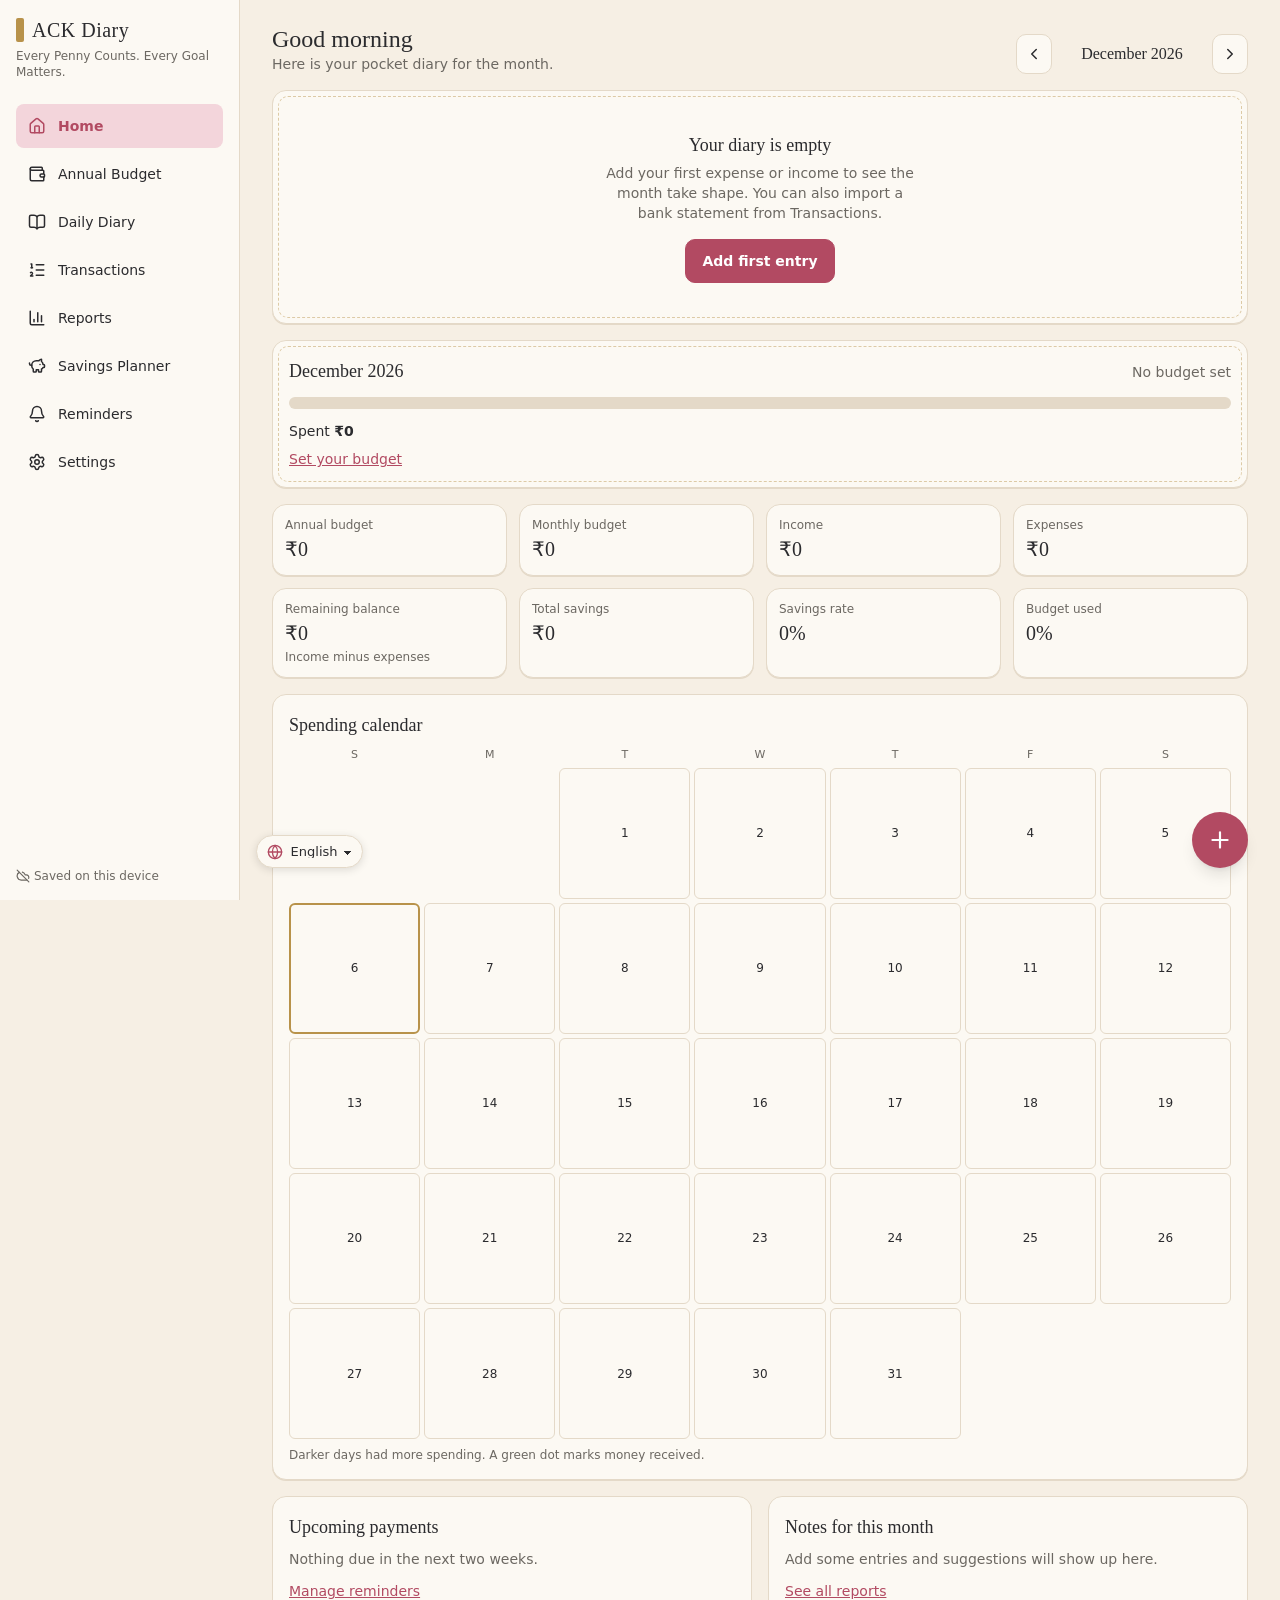
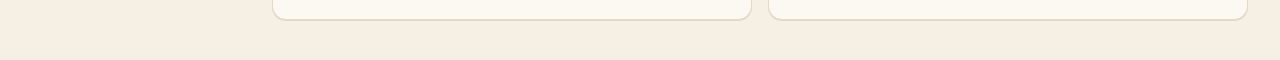
==== commit 3d8f3df3: "Add English, Tamil and Hindi language picker with on-screen translation script (6b058d711beda4e52bbd" ====
--- a/index.html
+++ b/index.html
@@ -1 +1 @@
-<!DOCTYPE html><html lang="en-IN" data-theme="rose" data-dark="false"><head><meta charSet="utf-8"/><meta name="viewport" content="width=device-width, initial-scale=1, viewport-fit=cover"/><link rel="stylesheet" href="/_next/static/css/d0054528be77fd64.css" data-precedence="next"/><link rel="preload" as="script" fetchPriority="low" href="/_next/static/chunks/webpack-c040845c78ce842a.js"/><script src="/_next/static/chunks/3741f450-4176fa80d44cc02c.js" async=""></script><script src="/_next/static/chunks/902-302b59e8fdc32770.js" async=""></script><script src="/_next/static/chunks/main-app-9e26b5ab7432d7bf.js" async=""></script><script src="/_next/static/chunks/cbb0c919-b3d09d27bbda847c.js" async=""></script><script src="/_next/static/chunks/15f3deee-7534b3e669954786.js" async=""></script><script src="/_next/static/chunks/166-2a53e0a6f685e3c1.js" async=""></script><script src="/_next/static/chunks/477-1bdde7cf6ea49841.js" async=""></script><script src="/_next/static/chunks/758-86c1082fbac2fab6.js" async=""></script><script src="/_next/static/chunks/app/page-f44727b5a4f4ddbd.js" async=""></script><script src="/_next/static/chunks/app/layout-b1ff9026c5906021.js" async=""></script><meta name="theme-color" content="#b24a62"/><title>ACK Diary</title><meta name="description" content="Every Penny Counts. Every Goal Matters."/><meta name="application-name" content="ACK Diary"/><link rel="manifest" href="/manifest.webmanifest" crossorigin="use-credentials"/><meta name="apple-mobile-web-app-capable" content="yes"/><meta name="apple-mobile-web-app-title" content="ACK Diary"/><meta name="apple-mobile-web-app-status-bar-style" content="default"/><link rel="icon" href="/icons/icon-192.png"/><link rel="apple-touch-icon" href="/icons/icon-192.png"/><script src="/_next/static/chunks/polyfills-42372ed130431b0a.js" noModule=""></script></head><body><div class="min-h-screen md:flex"><aside class="hidden md:flex w-60 shrink-0 flex-col border-r border-line bg-paper p-4 sticky top-0 h-screen"><div><div class="flex items-center gap-2"><span aria-hidden="true" class="inline-block w-2 h-6 bg-gold rounded-sm"></span><span class="font-diary text-xl tracking-wide">ACK Diary</span></div><p class="text-xs text-muted mt-1">Every Penny Counts. Every Goal Matters.</p></div><nav class="mt-6 space-y-1" aria-label="Main"><a aria-current="page" class="flex items-center gap-3 px-3 min-h-11 rounded-lg text-sm bg-accent-soft text-accent font-semibold" href="/"><svg xmlns="http://www.w3.org/2000/svg" width="18" height="18" viewBox="0 0 24 24" fill="none" stroke="currentColor" stroke-width="2" stroke-linecap="round" stroke-linejoin="round" class="lucide lucide-house lucide-home" aria-hidden="true"><path d="M15 21v-8a1 1 0 0 0-1-1h-4a1 1 0 0 0-1 1v8"></path><path d="M3 10a2 2 0 0 1 .709-1.528l7-6a2 2 0 0 1 2.582 0l7 6A2 2 0 0 1 21 10v9a2 2 0 0 1-2 2H5a2 2 0 0 1-2-2z"></path></svg> <!-- -->Home</a><a class="flex items-center gap-3 px-3 min-h-11 rounded-lg text-sm hover:bg-gold-soft" href="/budget"><svg xmlns="http://www.w3.org/2000/svg" width="18" height="18" viewBox="0 0 24 24" fill="none" stroke="currentColor" stroke-width="2" stroke-linecap="round" stroke-linejoin="round" class="lucide lucide-wallet" aria-hidden="true"><path d="M19 7V4a1 1 0 0 0-1-1H5a2 2 0 0 0 0 4h15a1 1 0 0 1 1 1v4h-3a2 2 0 0 0 0 4h3a1 1 0 0 0 1-1v-2a1 1 0 0 0-1-1"></path><path d="M3 5v14a2 2 0 0 0 2 2h15a1 1 0 0 0 1-1v-4"></path></svg> <!-- -->Annual Budget</a><a class="flex items-center gap-3 px-3 min-h-11 rounded-lg text-sm hover:bg-gold-soft" href="/diary"><svg xmlns="http://www.w3.org/2000/svg" width="18" height="18" viewBox="0 0 24 24" fill="none" stroke="currentColor" stroke-width="2" stroke-linecap="round" stroke-linejoin="round" class="lucide lucide-book-open" aria-hidden="true"><path d="M12 5v16"></path><path d="M20.001 19A2 2 0 0022 17V5a2 2 0 00-1.999-2L16 3.002A5 5 0 0012 5a5 5 0 00-4-2H4a2 2 0 00-2 2v12a2 2 0 001.999 2H8a5 5 0 014 2 5 5 0 014-2z"></path></svg> <!-- -->Daily Diary</a><a class="flex items-center gap-3 px-3 min-h-11 rounded-lg text-sm hover:bg-gold-soft" href="/transactions"><svg xmlns="http://www.w3.org/2000/svg" width="18" height="18" viewBox="0 0 24 24" fill="none" stroke="currentColor" stroke-width="2" stroke-linecap="round" stroke-linejoin="round" class="lucide lucide-list-ordered" aria-hidden="true"><path d="M11 5h10"></path><path d="M11 12h10"></path><path d="M11 19h10"></path><path d="M4 4h1v5"></path><path d="M4 9h2"></path><path d="M6.5 20H3.4c0-1 2.6-1.925 2.6-3.5a1.5 1.5 0 0 0-2.6-1.02"></path></svg> <!-- -->Transactions</a><a class="flex items-center gap-3 px-3 min-h-11 rounded-lg text-sm hover:bg-gold-soft" href="/reports"><svg xmlns="http://www.w3.org/2000/svg" width="18" height="18" viewBox="0 0 24 24" fill="none" stroke="currentColor" stroke-width="2" stroke-linecap="round" stroke-linejoin="round" class="lucide lucide-chart-column lucide-bar-chart-3" aria-hidden="true"><path d="M3 3v16a2 2 0 0 0 2 2h16"></path><path d="M18 17V9"></path><path d="M13 17V5"></path><path d="M8 17v-3"></path></svg> <!-- -->Reports</a><a class="flex items-center gap-3 px-3 min-h-11 rounded-lg text-sm hover:bg-gold-soft" href="/savings"><svg xmlns="http://www.w3.org/2000/svg" width="18" height="18" viewBox="0 0 24 24" fill="none" stroke="currentColor" stroke-width="2" stroke-linecap="round" stroke-linejoin="round" class="lucide lucide-piggy-bank" aria-hidden="true"><path d="M11 17h3v2a1 1 0 0 0 1 1h2a1 1 0 0 0 1-1v-3a3.16 3.16 0 0 0 2-2h1a1 1 0 0 0 1-1v-2a1 1 0 0 0-1-1h-1a5 5 0 0 0-2-4V3a4 4 0 0 0-3.2 1.6l-.3.4H11a6 6 0 0 0-6 6v1a5 5 0 0 0 2 4v3a1 1 0 0 0 1 1h2a1 1 0 0 0 1-1z"></path><path d="M16 10h.01"></path><path d="M2 8v1a2 2 0 0 0 2 2h1"></path></svg> <!-- -->Savings Planner</a><a class="flex items-center gap-3 px-3 min-h-11 rounded-lg text-sm hover:bg-gold-soft" href="/reminders"><svg xmlns="http://www.w3.org/2000/svg" width="18" height="18" viewBox="0 0 24 24" fill="none" stroke="currentColor" stroke-width="2" stroke-linecap="round" stroke-linejoin="round" class="lucide lucide-bell" aria-hidden="true"><path d="M10.268 21a2 2 0 0 0 3.464 0"></path><path d="M3.262 15.326A1 1 0 0 0 4 17h16a1 1 0 0 0 .74-1.673C19.41 13.956 18 12.499 18 8A6 6 0 0 0 6 8c0 4.499-1.411 5.956-2.738 7.326"></path></svg> <!-- -->Reminders</a><a class="flex items-center gap-3 px-3 min-h-11 rounded-lg text-sm hover:bg-gold-soft" href="/settings"><svg xmlns="http://www.w3.org/2000/svg" width="18" height="18" viewBox="0 0 24 24" fill="none" stroke="currentColor" stroke-width="2" stroke-linecap="round" stroke-linejoin="round" class="lucide lucide-settings" aria-hidden="true"><path d="M9.671 4.136a2.34 2.34 0 0 1 4.659 0 2.34 2.34 0 0 0 3.319 1.915 2.34 2.34 0 0 1 2.33 4.033 2.34 2.34 0 0 0 0 3.831 2.34 2.34 0 0 1-2.33 4.033 2.34 2.34 0 0 0-3.319 1.915 2.34 2.34 0 0 1-4.659 0 2.34 2.34 0 0 0-3.32-1.915 2.34 2.34 0 0 1-2.33-4.033 2.34 2.34 0 0 0 0-3.831A2.34 2.34 0 0 1 6.35 6.051a2.34 2.34 0 0 0 3.319-1.915"></path><circle cx="12" cy="12" r="3"></circle></svg> <!-- -->Settings</a></nav><p class="mt-auto text-xs text-muted flex items-center gap-1"><svg xmlns="http://www.w3.org/2000/svg" width="14" height="14" viewBox="0 0 24 24" fill="none" stroke="currentColor" stroke-width="2" stroke-linecap="round" stroke-linejoin="round" class="lucide lucide-cloud-off" aria-hidden="true"><path d="M10.94 5.274A7 7 0 0 1 15.71 10h1.79a4.5 4.5 0 0 1 4.222 6.057"></path><path d="M18.796 18.81A4.5 4.5 0 0 1 17.5 19H9A7 7 0 0 1 5.79 5.78"></path><path d="m2 2 20 20"></path></svg> <!-- -->Saved on this device</p></aside><div class="flex-1 min-w-0"><header class="md:hidden flex items-center justify-between px-4 pt-3 pb-1"><div><div class="flex items-center gap-2"><span aria-hidden="true" class="inline-block w-2 h-6 bg-gold rounded-sm"></span><span class="font-diary text-xl tracking-wide">ACK Diary</span></div></div><a class="text-xs text-muted flex items-center gap-1" aria-label="Sync status" href="/settings"><svg xmlns="http://www.w3.org/2000/svg" width="14" height="14" viewBox="0 0 24 24" fill="none" stroke="currentColor" stroke-width="2" stroke-linecap="round" stroke-linejoin="round" class="lucide lucide-cloud-off" aria-hidden="true"><path d="M10.94 5.274A7 7 0 0 1 15.71 10h1.79a4.5 4.5 0 0 1 4.222 6.057"></path><path d="M18.796 18.81A4.5 4.5 0 0 1 17.5 19H9A7 7 0 0 1 5.79 5.78"></path><path d="m2 2 20 20"></path></svg> <!-- -->Saved on this device</a></header><main class="max-w-5xl mx-auto px-3 md:px-6 py-3 md:py-6 pb-32 md:pb-10"><p class="text-muted text-sm py-10 text-center">Opening your diary…</p></main></div><button aria-label="Quick add expense" class="fixed z-40 right-4 bottom-24 md:bottom-8 md:right-8 h-14 w-14 rounded-full bg-accent text-white shadow-lg flex items-center justify-center"><svg xmlns="http://www.w3.org/2000/svg" width="26" height="26" viewBox="0 0 24 24" fill="none" stroke="currentColor" stroke-width="2" stroke-linecap="round" stroke-linejoin="round" class="lucide lucide-plus" aria-hidden="true"><path d="M5 12h14"></path><path d="M12 5v14"></path></svg></button><nav aria-label="Main" class="md:hidden fixed bottom-0 inset-x-0 z-30 bg-paper border-t-2 border-gold safe-bottom grid grid-cols-5"><a aria-current="page" class="flex flex-col items-center justify-center gap-0.5 min-h-14 text-[11px] text-accent font-semibold" href="/"><svg xmlns="http://www.w3.org/2000/svg" width="20" height="20" viewBox="0 0 24 24" fill="none" stroke="currentColor" stroke-width="2" stroke-linecap="round" stroke-linejoin="round" class="lucide lucide-house lucide-home" aria-hidden="true"><path d="M15 21v-8a1 1 0 0 0-1-1h-4a1 1 0 0 0-1 1v8"></path><path d="M3 10a2 2 0 0 1 .709-1.528l7-6a2 2 0 0 1 2.582 0l7 6A2 2 0 0 1 21 10v9a2 2 0 0 1-2 2H5a2 2 0 0 1-2-2z"></path></svg> <!-- -->Home</a><a class="flex flex-col items-center justify-center gap-0.5 min-h-14 text-[11px] text-muted" href="/diary"><svg xmlns="http://www.w3.org/2000/svg" width="20" height="20" viewBox="0 0 24 24" fill="none" stroke="currentColor" stroke-width="2" stroke-linecap="round" stroke-linejoin="round" class="lucide lucide-book-open" aria-hidden="true"><path d="M12 5v16"></path><path d="M20.001 19A2 2 0 0022 17V5a2 2 0 00-1.999-2L16 3.002A5 5 0 0012 5a5 5 0 00-4-2H4a2 2 0 00-2 2v12a2 2 0 001.999 2H8a5 5 0 014 2 5 5 0 014-2z"></path></svg> <!-- -->Diary</a><a class="flex flex-col items-center justify-center gap-0.5 min-h-14 text-[11px] text-muted" href="/transactions"><svg xmlns="http://www.w3.org/2000/svg" width="20" height="20" viewBox="0 0 24 24" fill="none" stroke="currentColor" stroke-width="2" stroke-linecap="round" stroke-linejoin="round" class="lucide lucide-list-ordered" aria-hidden="true"><path d="M11 5h10"></path><path d="M11 12h10"></path><path d="M11 19h10"></path><path d="M4 4h1v5"></path><path d="M4 9h2"></path><path d="M6.5 20H3.4c0-1 2.6-1.925 2.6-3.5a1.5 1.5 0 0 0-2.6-1.02"></path></svg> <!-- -->Entries</a><a class="flex flex-col items-center justify-center gap-0.5 min-h-14 text-[11px] text-muted" href="/reports"><svg xmlns="http://www.w3.org/2000/svg" width="20" height="20" viewBox="0 0 24 24" fill="none" stroke="currentColor" stroke-width="2" stroke-linecap="round" stroke-linejoin="round" class="lucide lucide-chart-column lucide-bar-chart-3" aria-hidden="true"><path d="M3 3v16a2 2 0 0 0 2 2h16"></path><path d="M18 17V9"></path><path d="M13 17V5"></path><path d="M8 17v-3"></path></svg> <!-- -->Reports</a><button aria-label="More sections" class="flex flex-col items-center justify-center gap-0.5 min-h-14 text-[11px] text-muted"><svg xmlns="http://www.w3.org/2000/svg" width="20" height="20" viewBox="0 0 24 24" fill="none" stroke="currentColor" stroke-width="2" stroke-linecap="round" stroke-linejoin="round" class="lucide lucide-ellipsis lucide-more-horizontal" aria-hidden="true"><circle cx="12" cy="12" r="1"></circle><circle cx="19" cy="12" r="1"></circle><circle cx="5" cy="12" r="1"></circle></svg> More</button></nav></div><script src="/_next/static/chunks/webpack-c040845c78ce842a.js" async=""></script><script>(self.__next_f=self.__next_f||[]).push([0]);self.__next_f.push([2,null])</script><script>self.__next_f.push([1,"1:HL[\"/_next/static/css/d0054528be77fd64.css\",\"style\"]\n"])</script><script>self.__next_f.push([1,"2:I[9231,[],\"\"]\n4:I[94336,[],\"ClientPageRoot\"]\n5:I[53707,[\"119\",\"static/chunks/cbb0c919-b3d09d27bbda847c.js\",\"107\",\"static/chunks/15f3deee-7534b3e669954786.js\",\"166\",\"static/chunks/166-2a53e0a6f685e3c1.js\",\"477\",\"static/chunks/477-1bdde7cf6ea49841.js\",\"758\",\"static/chunks/758-86c1082fbac2fab6.js\",\"931\",\"static/chunks/app/page-f44727b5a4f4ddbd.js\"],\"default\",1]\n6:I[58063,[\"119\",\"static/chunks/cbb0c919-b3d09d27bbda847c.js\",\"107\",\"static/chunks/15f3deee-7534b3e669954786.js\",\"166\",\"static/chunks/166-2a53e0a6f685e3c1.js\",\"477\",\"static/chunks/477-1bdde7cf6ea49841.js\",\"758\",\"static/chunks/758-86c1082fbac2fab6.js\",\"185\",\"static/chunks/app/layout-b1ff9026c5906021.js\"],\"AppProvider\"]\n7:I[39237,[\"119\",\"static/chunks/cbb0c919-b3d09d27bbda847c.js\",\"107\",\"static/chunks/15f3deee-7534b3e669954786.js\",\"166\",\"static/chunks/166-2a53e0a6f685e3c1.js\",\"477\",\"static/chunks/477-1bdde7cf6ea49841.js\",\"758\",\"static/chunks/758-86c1082fbac2fab6.js\",\"185\",\"static/chunks/app/layout-b1ff9026c5906021.js\"],\"Shell\"]\n8:I[74632,[],\"\"]\n9:I[51922,[],\"\"]\nb:I[7179,[],\"\"]\nc:[]\n"])</script><script>self.__next_f.push([1,"0:[\"$\",\"$L2\",null,{\"buildId\":\"dbH_HZyfdzBzOYDu5CH1_\",\"assetPrefix\":\"\",\"urlParts\":[\"\",\"\"],\"initialTree\":[\"\",{\"children\":[\"__PAGE__\",{}]},\"$undefined\",\"$undefined\",true],\"initialSeedData\":[\"\",{\"children\":[\"__PAGE__\",{},[[\"$L3\",[\"$\",\"$L4\",null,{\"props\":{\"params\":{},\"searchParams\":{}},\"Component\":\"$5\"}],null],null],null]},[[[[\"$\",\"link\",\"0\",{\"rel\":\"stylesheet\",\"href\":\"/_next/static/css/d0054528be77fd64.css\",\"precedence\":\"next\",\"crossOrigin\":\"$undefined\"}]],[\"$\",\"html\",null,{\"lang\":\"en-IN\",\"data-theme\":\"rose\",\"data-dark\":\"false\",\"suppressHydrationWarning\":true,\"children\":[\"$\",\"body\",null,{\"children\":[\"$\",\"$L6\",null,{\"children\":[\"$\",\"$L7\",null,{\"children\":[\"$\",\"$L8\",null,{\"parallelRouterKey\":\"children\",\"segmentPath\":[\"children\"],\"error\":\"$undefined\",\"errorStyles\":\"$undefined\",\"errorScripts\":\"$undefined\",\"template\":[\"$\",\"$L9\",null,{}],\"templateStyles\":\"$undefined\",\"templateScripts\":\"$undefined\",\"notFound\":[[\"$\",\"title\",null,{\"children\":\"404: This page could not be found.\"}],[\"$\",\"div\",null,{\"style\":{\"fontFamily\":\"system-ui,\\\"Segoe UI\\\",Roboto,Helvetica,Arial,sans-serif,\\\"Apple Color Emoji\\\",\\\"Segoe UI Emoji\\\"\",\"height\":\"100vh\",\"textAlign\":\"center\",\"display\":\"flex\",\"flexDirection\":\"column\",\"alignItems\":\"center\",\"justifyContent\":\"center\"},\"children\":[\"$\",\"div\",null,{\"children\":[[\"$\",\"style\",null,{\"dangerouslySetInnerHTML\":{\"__html\":\"body{color:#000;background:#fff;margin:0}.next-error-h1{border-right:1px solid rgba(0,0,0,.3)}@media (prefers-color-scheme:dark){body{color:#fff;background:#000}.next-error-h1{border-right:1px solid rgba(255,255,255,.3)}}\"}}],[\"$\",\"h1\",null,{\"className\":\"next-error-h1\",\"style\":{\"display\":\"inline-block\",\"margin\":\"0 20px 0 0\",\"padding\":\"0 23px 0 0\",\"fontSize\":24,\"fontWeight\":500,\"verticalAlign\":\"top\",\"lineHeight\":\"49px\"},\"children\":\"404\"}],[\"$\",\"div\",null,{\"style\":{\"display\":\"inline-block\"},\"children\":[\"$\",\"h2\",null,{\"style\":{\"fontSize\":14,\"fontWeight\":400,\"lineHeight\":\"49px\",\"margin\":0},\"children\":\"This page could not be found.\"}]}]]}]}]],\"notFoundStyles\":[]}]}]}]}]}]],null],null],\"couldBeIntercepted\":false,\"initialHead\":[null,\"$La\"],\"globalErrorComponent\":\"$b\",\"missingSlots\":\"$Wc\"}]\n"])</script><script>self.__next_f.push([1,"a:[[\"$\",\"meta\",\"0\",{\"name\":\"viewport\",\"content\":\"width=device-width, initial-scale=1, viewport-fit=cover\"}],[\"$\",\"meta\",\"1\",{\"name\":\"theme-color\",\"content\":\"#b24a62\"}],[\"$\",\"meta\",\"2\",{\"charSet\":\"utf-8\"}],[\"$\",\"title\",\"3\",{\"children\":\"ACK Diary\"}],[\"$\",\"meta\",\"4\",{\"name\":\"description\",\"content\":\"Every Penny Counts. Every Goal Matters.\"}],[\"$\",\"meta\",\"5\",{\"name\":\"application-name\",\"content\":\"ACK Diary\"}],[\"$\",\"link\",\"6\",{\"rel\":\"manifest\",\"href\":\"/manifest.webmanifest\",\"crossOrigin\":\"use-credentials\"}],[\"$\",\"meta\",\"7\",{\"name\":\"apple-mobile-web-app-capable\",\"content\":\"yes\"}],[\"$\",\"meta\",\"8\",{\"name\":\"apple-mobile-web-app-title\",\"content\":\"ACK Diary\"}],[\"$\",\"meta\",\"9\",{\"name\":\"apple-mobile-web-app-status-bar-style\",\"content\":\"default\"}],[\"$\",\"link\",\"10\",{\"rel\":\"icon\",\"href\":\"/icons/icon-192.png\"}],[\"$\",\"link\",\"11\",{\"rel\":\"apple-touch-icon\",\"href\":\"/icons/icon-192.png\"}]]\n3:null\n"])</script></body></html>+<!DOCTYPE html><html lang="en-IN" data-theme="rose" data-dark="false"><head><meta charSet="utf-8"/><meta name="viewport" content="width=device-width, initial-scale=1, viewport-fit=cover"/><link rel="stylesheet" href="/_next/static/css/d0054528be77fd64.css" data-precedence="next"/><link rel="preload" as="script" fetchPriority="low" href="/_next/static/chunks/webpack-c040845c78ce842a.js"/><script src="/_next/static/chunks/3741f450-4176fa80d44cc02c.js" async=""></script><script src="/_next/static/chunks/902-302b59e8fdc32770.js" async=""></script><script src="/_next/static/chunks/main-app-9e26b5ab7432d7bf.js" async=""></script><script src="/_next/static/chunks/cbb0c919-b3d09d27bbda847c.js" async=""></script><script src="/_next/static/chunks/15f3deee-7534b3e669954786.js" async=""></script><script src="/_next/static/chunks/166-2a53e0a6f685e3c1.js" async=""></script><script src="/_next/static/chunks/477-1bdde7cf6ea49841.js" async=""></script><script src="/_next/static/chunks/758-86c1082fbac2fab6.js" async=""></script><script src="/_next/static/chunks/app/page-f44727b5a4f4ddbd.js" async=""></script><script src="/_next/static/chunks/app/layout-b1ff9026c5906021.js" async=""></script><meta name="theme-color" content="#b24a62"/><title>ACK Diary</title><meta name="description" content="Every Penny Counts. Every Goal Matters."/><meta name="application-name" content="ACK Diary"/><link rel="manifest" href="/manifest.webmanifest" crossorigin="use-credentials"/><meta name="apple-mobile-web-app-capable" content="yes"/><meta name="apple-mobile-web-app-title" content="ACK Diary"/><meta name="apple-mobile-web-app-status-bar-style" content="default"/><link rel="icon" href="/icons/icon-192.png"/><link rel="apple-touch-icon" href="/icons/icon-192.png"/><script src="/_next/static/chunks/polyfills-42372ed130431b0a.js" noModule=""></script><script src="/i18n.js" defer></script></head><body><div class="min-h-screen md:flex"><aside class="hidden md:flex w-60 shrink-0 flex-col border-r border-line bg-paper p-4 sticky top-0 h-screen"><div><div class="flex items-center gap-2"><span aria-hidden="true" class="inline-block w-2 h-6 bg-gold rounded-sm"></span><span class="font-diary text-xl tracking-wide">ACK Diary</span></div><p class="text-xs text-muted mt-1">Every Penny Counts. Every Goal Matters.</p></div><nav class="mt-6 space-y-1" aria-label="Main"><a aria-current="page" class="flex items-center gap-3 px-3 min-h-11 rounded-lg text-sm bg-accent-soft text-accent font-semibold" href="/"><svg xmlns="http://www.w3.org/2000/svg" width="18" height="18" viewBox="0 0 24 24" fill="none" stroke="currentColor" stroke-width="2" stroke-linecap="round" stroke-linejoin="round" class="lucide lucide-house lucide-home" aria-hidden="true"><path d="M15 21v-8a1 1 0 0 0-1-1h-4a1 1 0 0 0-1 1v8"></path><path d="M3 10a2 2 0 0 1 .709-1.528l7-6a2 2 0 0 1 2.582 0l7 6A2 2 0 0 1 21 10v9a2 2 0 0 1-2 2H5a2 2 0 0 1-2-2z"></path></svg> <!-- -->Home</a><a class="flex items-center gap-3 px-3 min-h-11 rounded-lg text-sm hover:bg-gold-soft" href="/budget"><svg xmlns="http://www.w3.org/2000/svg" width="18" height="18" viewBox="0 0 24 24" fill="none" stroke="currentColor" stroke-width="2" stroke-linecap="round" stroke-linejoin="round" class="lucide lucide-wallet" aria-hidden="true"><path d="M19 7V4a1 1 0 0 0-1-1H5a2 2 0 0 0 0 4h15a1 1 0 0 1 1 1v4h-3a2 2 0 0 0 0 4h3a1 1 0 0 0 1-1v-2a1 1 0 0 0-1-1"></path><path d="M3 5v14a2 2 0 0 0 2 2h15a1 1 0 0 0 1-1v-4"></path></svg> <!-- -->Annual Budget</a><a class="flex items-center gap-3 px-3 min-h-11 rounded-lg text-sm hover:bg-gold-soft" href="/diary"><svg xmlns="http://www.w3.org/2000/svg" width="18" height="18" viewBox="0 0 24 24" fill="none" stroke="currentColor" stroke-width="2" stroke-linecap="round" stroke-linejoin="round" class="lucide lucide-book-open" aria-hidden="true"><path d="M12 5v16"></path><path d="M20.001 19A2 2 0 0022 17V5a2 2 0 00-1.999-2L16 3.002A5 5 0 0012 5a5 5 0 00-4-2H4a2 2 0 00-2 2v12a2 2 0 001.999 2H8a5 5 0 014 2 5 5 0 014-2z"></path></svg> <!-- -->Daily Diary</a><a class="flex items-center gap-3 px-3 min-h-11 rounded-lg text-sm hover:bg-gold-soft" href="/transactions"><svg xmlns="http://www.w3.org/2000/svg" width="18" height="18" viewBox="0 0 24 24" fill="none" stroke="currentColor" stroke-width="2" stroke-linecap="round" stroke-linejoin="round" class="lucide lucide-list-ordered" aria-hidden="true"><path d="M11 5h10"></path><path d="M11 12h10"></path><path d="M11 19h10"></path><path d="M4 4h1v5"></path><path d="M4 9h2"></path><path d="M6.5 20H3.4c0-1 2.6-1.925 2.6-3.5a1.5 1.5 0 0 0-2.6-1.02"></path></svg> <!-- -->Transactions</a><a class="flex items-center gap-3 px-3 min-h-11 rounded-lg text-sm hover:bg-gold-soft" href="/reports"><svg xmlns="http://www.w3.org/2000/svg" width="18" height="18" viewBox="0 0 24 24" fill="none" stroke="currentColor" stroke-width="2" stroke-linecap="round" stroke-linejoin="round" class="lucide lucide-chart-column lucide-bar-chart-3" aria-hidden="true"><path d="M3 3v16a2 2 0 0 0 2 2h16"></path><path d="M18 17V9"></path><path d="M13 17V5"></path><path d="M8 17v-3"></path></svg> <!-- -->Reports</a><a class="flex items-center gap-3 px-3 min-h-11 rounded-lg text-sm hover:bg-gold-soft" href="/savings"><svg xmlns="http://www.w3.org/2000/svg" width="18" height="18" viewBox="0 0 24 24" fill="none" stroke="currentColor" stroke-width="2" stroke-linecap="round" stroke-linejoin="round" class="lucide lucide-piggy-bank" aria-hidden="true"><path d="M11 17h3v2a1 1 0 0 0 1 1h2a1 1 0 0 0 1-1v-3a3.16 3.16 0 0 0 2-2h1a1 1 0 0 0 1-1v-2a1 1 0 0 0-1-1h-1a5 5 0 0 0-2-4V3a4 4 0 0 0-3.2 1.6l-.3.4H11a6 6 0 0 0-6 6v1a5 5 0 0 0 2 4v3a1 1 0 0 0 1 1h2a1 1 0 0 0 1-1z"></path><path d="M16 10h.01"></path><path d="M2 8v1a2 2 0 0 0 2 2h1"></path></svg> <!-- -->Savings Planner</a><a class="flex items-center gap-3 px-3 min-h-11 rounded-lg text-sm hover:bg-gold-soft" href="/reminders"><svg xmlns="http://www.w3.org/2000/svg" width="18" height="18" viewBox="0 0 24 24" fill="none" stroke="currentColor" stroke-width="2" stroke-linecap="round" stroke-linejoin="round" class="lucide lucide-bell" aria-hidden="true"><path d="M10.268 21a2 2 0 0 0 3.464 0"></path><path d="M3.262 15.326A1 1 0 0 0 4 17h16a1 1 0 0 0 .74-1.673C19.41 13.956 18 12.499 18 8A6 6 0 0 0 6 8c0 4.499-1.411 5.956-2.738 7.326"></path></svg> <!-- -->Reminders</a><a class="flex items-center gap-3 px-3 min-h-11 rounded-lg text-sm hover:bg-gold-soft" href="/settings"><svg xmlns="http://www.w3.org/2000/svg" width="18" height="18" viewBox="0 0 24 24" fill="none" stroke="currentColor" stroke-width="2" stroke-linecap="round" stroke-linejoin="round" class="lucide lucide-settings" aria-hidden="true"><path d="M9.671 4.136a2.34 2.34 0 0 1 4.659 0 2.34 2.34 0 0 0 3.319 1.915 2.34 2.34 0 0 1 2.33 4.033 2.34 2.34 0 0 0 0 3.831 2.34 2.34 0 0 1-2.33 4.033 2.34 2.34 0 0 0-3.319 1.915 2.34 2.34 0 0 1-4.659 0 2.34 2.34 0 0 0-3.32-1.915 2.34 2.34 0 0 1-2.33-4.033 2.34 2.34 0 0 0 0-3.831A2.34 2.34 0 0 1 6.35 6.051a2.34 2.34 0 0 0 3.319-1.915"></path><circle cx="12" cy="12" r="3"></circle></svg> <!-- -->Settings</a></nav><p class="mt-auto text-xs text-muted flex items-center gap-1"><svg xmlns="http://www.w3.org/2000/svg" width="14" height="14" viewBox="0 0 24 24" fill="none" stroke="currentColor" stroke-width="2" stroke-linecap="round" stroke-linejoin="round" class="lucide lucide-cloud-off" aria-hidden="true"><path d="M10.94 5.274A7 7 0 0 1 15.71 10h1.79a4.5 4.5 0 0 1 4.222 6.057"></path><path d="M18.796 18.81A4.5 4.5 0 0 1 17.5 19H9A7 7 0 0 1 5.79 5.78"></path><path d="m2 2 20 20"></path></svg> <!-- -->Saved on this device</p></aside><div class="flex-1 min-w-0"><header class="md:hidden flex items-center justify-between px-4 pt-3 pb-1"><div><div class="flex items-center gap-2"><span aria-hidden="true" class="inline-block w-2 h-6 bg-gold rounded-sm"></span><span class="font-diary text-xl tracking-wide">ACK Diary</span></div></div><a class="text-xs text-muted flex items-center gap-1" aria-label="Sync status" href="/settings"><svg xmlns="http://www.w3.org/2000/svg" width="14" height="14" viewBox="0 0 24 24" fill="none" stroke="currentColor" stroke-width="2" stroke-linecap="round" stroke-linejoin="round" class="lucide lucide-cloud-off" aria-hidden="true"><path d="M10.94 5.274A7 7 0 0 1 15.71 10h1.79a4.5 4.5 0 0 1 4.222 6.057"></path><path d="M18.796 18.81A4.5 4.5 0 0 1 17.5 19H9A7 7 0 0 1 5.79 5.78"></path><path d="m2 2 20 20"></path></svg> <!-- -->Saved on this device</a></header><main class="max-w-5xl mx-auto px-3 md:px-6 py-3 md:py-6 pb-32 md:pb-10"><p class="text-muted text-sm py-10 text-center">Opening your diary…</p></main></div><button aria-label="Quick add expense" class="fixed z-40 right-4 bottom-24 md:bottom-8 md:right-8 h-14 w-14 rounded-full bg-accent text-white shadow-lg flex items-center justify-center"><svg xmlns="http://www.w3.org/2000/svg" width="26" height="26" viewBox="0 0 24 24" fill="none" stroke="currentColor" stroke-width="2" stroke-linecap="round" stroke-linejoin="round" class="lucide lucide-plus" aria-hidden="true"><path d="M5 12h14"></path><path d="M12 5v14"></path></svg></button><nav aria-label="Main" class="md:hidden fixed bottom-0 inset-x-0 z-30 bg-paper border-t-2 border-gold safe-bottom grid grid-cols-5"><a aria-current="page" class="flex flex-col items-center justify-center gap-0.5 min-h-14 text-[11px] text-accent font-semibold" href="/"><svg xmlns="http://www.w3.org/2000/svg" width="20" height="20" viewBox="0 0 24 24" fill="none" stroke="currentColor" stroke-width="2" stroke-linecap="round" stroke-linejoin="round" class="lucide lucide-house lucide-home" aria-hidden="true"><path d="M15 21v-8a1 1 0 0 0-1-1h-4a1 1 0 0 0-1 1v8"></path><path d="M3 10a2 2 0 0 1 .709-1.528l7-6a2 2 0 0 1 2.582 0l7 6A2 2 0 0 1 21 10v9a2 2 0 0 1-2 2H5a2 2 0 0 1-2-2z"></path></svg> <!-- -->Home</a><a class="flex flex-col items-center justify-center gap-0.5 min-h-14 text-[11px] text-muted" href="/diary"><svg xmlns="http://www.w3.org/2000/svg" width="20" height="20" viewBox="0 0 24 24" fill="none" stroke="currentColor" stroke-width="2" stroke-linecap="round" stroke-linejoin="round" class="lucide lucide-book-open" aria-hidden="true"><path d="M12 5v16"></path><path d="M20.001 19A2 2 0 0022 17V5a2 2 0 00-1.999-2L16 3.002A5 5 0 0012 5a5 5 0 00-4-2H4a2 2 0 00-2 2v12a2 2 0 001.999 2H8a5 5 0 014 2 5 5 0 014-2z"></path></svg> <!-- -->Diary</a><a class="flex flex-col items-center justify-center gap-0.5 min-h-14 text-[11px] text-muted" href="/transactions"><svg xmlns="http://www.w3.org/2000/svg" width="20" height="20" viewBox="0 0 24 24" fill="none" stroke="currentColor" stroke-width="2" stroke-linecap="round" stroke-linejoin="round" class="lucide lucide-list-ordered" aria-hidden="true"><path d="M11 5h10"></path><path d="M11 12h10"></path><path d="M11 19h10"></path><path d="M4 4h1v5"></path><path d="M4 9h2"></path><path d="M6.5 20H3.4c0-1 2.6-1.925 2.6-3.5a1.5 1.5 0 0 0-2.6-1.02"></path></svg> <!-- -->Entries</a><a class="flex flex-col items-center justify-center gap-0.5 min-h-14 text-[11px] text-muted" href="/reports"><svg xmlns="http://www.w3.org/2000/svg" width="20" height="20" viewBox="0 0 24 24" fill="none" stroke="currentColor" stroke-width="2" stroke-linecap="round" stroke-linejoin="round" class="lucide lucide-chart-column lucide-bar-chart-3" aria-hidden="true"><path d="M3 3v16a2 2 0 0 0 2 2h16"></path><path d="M18 17V9"></path><path d="M13 17V5"></path><path d="M8 17v-3"></path></svg> <!-- -->Reports</a><button aria-label="More sections" class="flex flex-col items-center justify-center gap-0.5 min-h-14 text-[11px] text-muted"><svg xmlns="http://www.w3.org/2000/svg" width="20" height="20" viewBox="0 0 24 24" fill="none" stroke="currentColor" stroke-width="2" stroke-linecap="round" stroke-linejoin="round" class="lucide lucide-ellipsis lucide-more-horizontal" aria-hidden="true"><circle cx="12" cy="12" r="1"></circle><circle cx="19" cy="12" r="1"></circle><circle cx="5" cy="12" r="1"></circle></svg> More</button></nav></div><script src="/_next/static/chunks/webpack-c040845c78ce842a.js" async=""></script><script>(self.__next_f=self.__next_f||[]).push([0]);self.__next_f.push([2,null])</script><script>self.__next_f.push([1,"1:HL[\"/_next/static/css/d0054528be77fd64.css\",\"style\"]\n"])</script><script>self.__next_f.push([1,"2:I[9231,[],\"\"]\n4:I[94336,[],\"ClientPageRoot\"]\n5:I[53707,[\"119\",\"static/chunks/cbb0c919-b3d09d27bbda847c.js\",\"107\",\"static/chunks/15f3deee-7534b3e669954786.js\",\"166\",\"static/chunks/166-2a53e0a6f685e3c1.js\",\"477\",\"static/chunks/477-1bdde7cf6ea49841.js\",\"758\",\"static/chunks/758-86c1082fbac2fab6.js\",\"931\",\"static/chunks/app/page-f44727b5a4f4ddbd.js\"],\"default\",1]\n6:I[58063,[\"119\",\"static/chunks/cbb0c919-b3d09d27bbda847c.js\",\"107\",\"static/chunks/15f3deee-7534b3e669954786.js\",\"166\",\"static/chunks/166-2a53e0a6f685e3c1.js\",\"477\",\"static/chunks/477-1bdde7cf6ea49841.js\",\"758\",\"static/chunks/758-86c1082fbac2fab6.js\",\"185\",\"static/chunks/app/layout-b1ff9026c5906021.js\"],\"AppProvider\"]\n7:I[39237,[\"119\",\"static/chunks/cbb0c919-b3d09d27bbda847c.js\",\"107\",\"static/chunks/15f3deee-7534b3e669954786.js\",\"166\",\"static/chunks/166-2a53e0a6f685e3c1.js\",\"477\",\"static/chunks/477-1bdde7cf6ea49841.js\",\"758\",\"static/chunks/758-86c1082fbac2fab6.js\",\"185\",\"static/chunks/app/layout-b1ff9026c5906021.js\"],\"Shell\"]\n8:I[74632,[],\"\"]\n9:I[51922,[],\"\"]\nb:I[7179,[],\"\"]\nc:[]\n"])</script><script>self.__next_f.push([1,"0:[\"$\",\"$L2\",null,{\"buildId\":\"dbH_HZyfdzBzOYDu5CH1_\",\"assetPrefix\":\"\",\"urlParts\":[\"\",\"\"],\"initialTree\":[\"\",{\"children\":[\"__PAGE__\",{}]},\"$undefined\",\"$undefined\",true],\"initialSeedData\":[\"\",{\"children\":[\"__PAGE__\",{},[[\"$L3\",[\"$\",\"$L4\",null,{\"props\":{\"params\":{},\"searchParams\":{}},\"Component\":\"$5\"}],null],null],null]},[[[[\"$\",\"link\",\"0\",{\"rel\":\"stylesheet\",\"href\":\"/_next/static/css/d0054528be77fd64.css\",\"precedence\":\"next\",\"crossOrigin\":\"$undefined\"}]],[\"$\",\"html\",null,{\"lang\":\"en-IN\",\"data-theme\":\"rose\",\"data-dark\":\"false\",\"suppressHydrationWarning\":true,\"children\":[\"$\",\"body\",null,{\"children\":[\"$\",\"$L6\",null,{\"children\":[\"$\",\"$L7\",null,{\"children\":[\"$\",\"$L8\",null,{\"parallelRouterKey\":\"children\",\"segmentPath\":[\"children\"],\"error\":\"$undefined\",\"errorStyles\":\"$undefined\",\"errorScripts\":\"$undefined\",\"template\":[\"$\",\"$L9\",null,{}],\"templateStyles\":\"$undefined\",\"templateScripts\":\"$undefined\",\"notFound\":[[\"$\",\"title\",null,{\"children\":\"404: This page could not be found.\"}],[\"$\",\"div\",null,{\"style\":{\"fontFamily\":\"system-ui,\\\"Segoe UI\\\",Roboto,Helvetica,Arial,sans-serif,\\\"Apple Color Emoji\\\",\\\"Segoe UI Emoji\\\"\",\"height\":\"100vh\",\"textAlign\":\"center\",\"display\":\"flex\",\"flexDirection\":\"column\",\"alignItems\":\"center\",\"justifyContent\":\"center\"},\"children\":[\"$\",\"div\",null,{\"children\":[[\"$\",\"style\",null,{\"dangerouslySetInnerHTML\":{\"__html\":\"body{color:#000;background:#fff;margin:0}.next-error-h1{border-right:1px solid rgba(0,0,0,.3)}@media (prefers-color-scheme:dark){body{color:#fff;background:#000}.next-error-h1{border-right:1px solid rgba(255,255,255,.3)}}\"}}],[\"$\",\"h1\",null,{\"className\":\"next-error-h1\",\"style\":{\"display\":\"inline-block\",\"margin\":\"0 20px 0 0\",\"padding\":\"0 23px 0 0\",\"fontSize\":24,\"fontWeight\":500,\"verticalAlign\":\"top\",\"lineHeight\":\"49px\"},\"children\":\"404\"}],[\"$\",\"div\",null,{\"style\":{\"display\":\"inline-block\"},\"children\":[\"$\",\"h2\",null,{\"style\":{\"fontSize\":14,\"fontWeight\":400,\"lineHeight\":\"49px\",\"margin\":0},\"children\":\"This page could not be found.\"}]}]]}]}]],\"notFoundStyles\":[]}]}]}]}]}]],null],null],\"couldBeIntercepted\":false,\"initialHead\":[null,\"$La\"],\"globalErrorComponent\":\"$b\",\"missingSlots\":\"$Wc\"}]\n"])</script><script>self.__next_f.push([1,"a:[[\"$\",\"meta\",\"0\",{\"name\":\"viewport\",\"content\":\"width=device-width, initial-scale=1, viewport-fit=cover\"}],[\"$\",\"meta\",\"1\",{\"name\":\"theme-color\",\"content\":\"#b24a62\"}],[\"$\",\"meta\",\"2\",{\"charSet\":\"utf-8\"}],[\"$\",\"title\",\"3\",{\"children\":\"ACK Diary\"}],[\"$\",\"meta\",\"4\",{\"name\":\"description\",\"content\":\"Every Penny Counts. Every Goal Matters.\"}],[\"$\",\"meta\",\"5\",{\"name\":\"application-name\",\"content\":\"ACK Diary\"}],[\"$\",\"link\",\"6\",{\"rel\":\"manifest\",\"href\":\"/manifest.webmanifest\",\"crossOrigin\":\"use-credentials\"}],[\"$\",\"meta\",\"7\",{\"name\":\"apple-mobile-web-app-capable\",\"content\":\"yes\"}],[\"$\",\"meta\",\"8\",{\"name\":\"apple-mobile-web-app-title\",\"content\":\"ACK Diary\"}],[\"$\",\"meta\",\"9\",{\"name\":\"apple-mobile-web-app-status-bar-style\",\"content\":\"default\"}],[\"$\",\"link\",\"10\",{\"rel\":\"icon\",\"href\":\"/icons/icon-192.png\"}],[\"$\",\"link\",\"11\",{\"rel\":\"apple-touch-icon\",\"href\":\"/icons/icon-192.png\"}]]\n3:null\n"])</script></body></html>
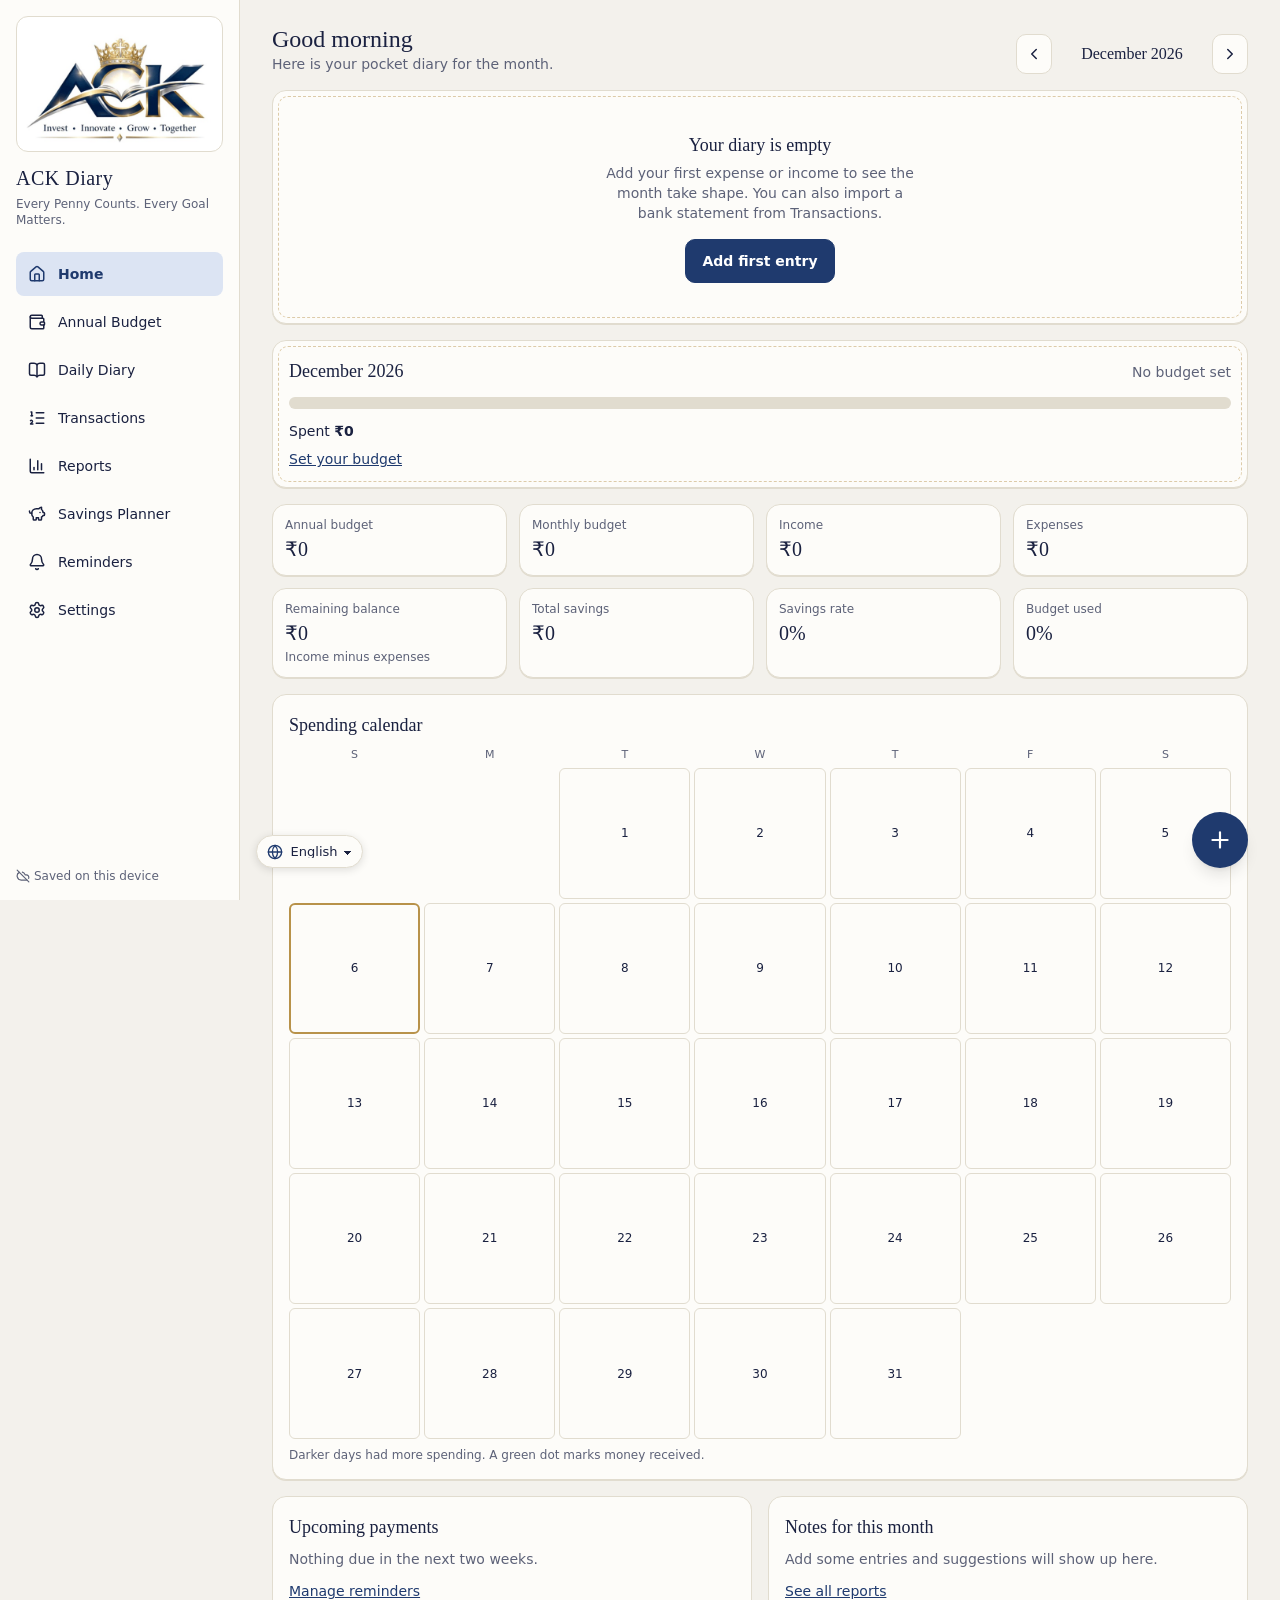
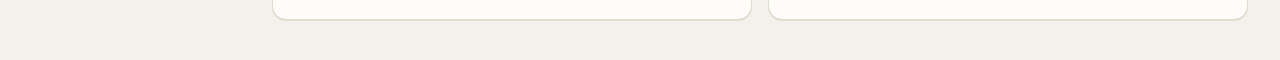
==== commit b84e9f18: "Add ACK logo branding and navy/gold ACK Royal theme Co-authored-by: v0 <it+v0agent@vercel.com>" ====
--- a/index.html
+++ b/index.html
@@ -1 +1 @@
-<!DOCTYPE html><html lang="en-IN" data-theme="rose" data-dark="false"><head><meta charSet="utf-8"/><meta name="viewport" content="width=device-width, initial-scale=1, viewport-fit=cover"/><link rel="stylesheet" href="/_next/static/css/d0054528be77fd64.css" data-precedence="next"/><link rel="preload" as="script" fetchPriority="low" href="/_next/static/chunks/webpack-c040845c78ce842a.js"/><script src="/_next/static/chunks/3741f450-4176fa80d44cc02c.js" async=""></script><script src="/_next/static/chunks/902-302b59e8fdc32770.js" async=""></script><script src="/_next/static/chunks/main-app-9e26b5ab7432d7bf.js" async=""></script><script src="/_next/static/chunks/cbb0c919-b3d09d27bbda847c.js" async=""></script><script src="/_next/static/chunks/15f3deee-7534b3e669954786.js" async=""></script><script src="/_next/static/chunks/166-2a53e0a6f685e3c1.js" async=""></script><script src="/_next/static/chunks/477-1bdde7cf6ea49841.js" async=""></script><script src="/_next/static/chunks/758-86c1082fbac2fab6.js" async=""></script><script src="/_next/static/chunks/app/page-f44727b5a4f4ddbd.js" async=""></script><script src="/_next/static/chunks/app/layout-b1ff9026c5906021.js" async=""></script><meta name="theme-color" content="#b24a62"/><title>ACK Diary</title><meta name="description" content="Every Penny Counts. Every Goal Matters."/><meta name="application-name" content="ACK Diary"/><link rel="manifest" href="/manifest.webmanifest" crossorigin="use-credentials"/><meta name="apple-mobile-web-app-capable" content="yes"/><meta name="apple-mobile-web-app-title" content="ACK Diary"/><meta name="apple-mobile-web-app-status-bar-style" content="default"/><link rel="icon" href="/icons/icon-192.png"/><link rel="apple-touch-icon" href="/icons/icon-192.png"/><script src="/_next/static/chunks/polyfills-42372ed130431b0a.js" noModule=""></script><script src="/i18n.js" defer></script></head><body><div class="min-h-screen md:flex"><aside class="hidden md:flex w-60 shrink-0 flex-col border-r border-line bg-paper p-4 sticky top-0 h-screen"><div><div class="flex items-center gap-2"><span aria-hidden="true" class="inline-block w-2 h-6 bg-gold rounded-sm"></span><span class="font-diary text-xl tracking-wide">ACK Diary</span></div><p class="text-xs text-muted mt-1">Every Penny Counts. Every Goal Matters.</p></div><nav class="mt-6 space-y-1" aria-label="Main"><a aria-current="page" class="flex items-center gap-3 px-3 min-h-11 rounded-lg text-sm bg-accent-soft text-accent font-semibold" href="/"><svg xmlns="http://www.w3.org/2000/svg" width="18" height="18" viewBox="0 0 24 24" fill="none" stroke="currentColor" stroke-width="2" stroke-linecap="round" stroke-linejoin="round" class="lucide lucide-house lucide-home" aria-hidden="true"><path d="M15 21v-8a1 1 0 0 0-1-1h-4a1 1 0 0 0-1 1v8"></path><path d="M3 10a2 2 0 0 1 .709-1.528l7-6a2 2 0 0 1 2.582 0l7 6A2 2 0 0 1 21 10v9a2 2 0 0 1-2 2H5a2 2 0 0 1-2-2z"></path></svg> <!-- -->Home</a><a class="flex items-center gap-3 px-3 min-h-11 rounded-lg text-sm hover:bg-gold-soft" href="/budget"><svg xmlns="http://www.w3.org/2000/svg" width="18" height="18" viewBox="0 0 24 24" fill="none" stroke="currentColor" stroke-width="2" stroke-linecap="round" stroke-linejoin="round" class="lucide lucide-wallet" aria-hidden="true"><path d="M19 7V4a1 1 0 0 0-1-1H5a2 2 0 0 0 0 4h15a1 1 0 0 1 1 1v4h-3a2 2 0 0 0 0 4h3a1 1 0 0 0 1-1v-2a1 1 0 0 0-1-1"></path><path d="M3 5v14a2 2 0 0 0 2 2h15a1 1 0 0 0 1-1v-4"></path></svg> <!-- -->Annual Budget</a><a class="flex items-center gap-3 px-3 min-h-11 rounded-lg text-sm hover:bg-gold-soft" href="/diary"><svg xmlns="http://www.w3.org/2000/svg" width="18" height="18" viewBox="0 0 24 24" fill="none" stroke="currentColor" stroke-width="2" stroke-linecap="round" stroke-linejoin="round" class="lucide lucide-book-open" aria-hidden="true"><path d="M12 5v16"></path><path d="M20.001 19A2 2 0 0022 17V5a2 2 0 00-1.999-2L16 3.002A5 5 0 0012 5a5 5 0 00-4-2H4a2 2 0 00-2 2v12a2 2 0 001.999 2H8a5 5 0 014 2 5 5 0 014-2z"></path></svg> <!-- -->Daily Diary</a><a class="flex items-center gap-3 px-3 min-h-11 rounded-lg text-sm hover:bg-gold-soft" href="/transactions"><svg xmlns="http://www.w3.org/2000/svg" width="18" height="18" viewBox="0 0 24 24" fill="none" stroke="currentColor" stroke-width="2" stroke-linecap="round" stroke-linejoin="round" class="lucide lucide-list-ordered" aria-hidden="true"><path d="M11 5h10"></path><path d="M11 12h10"></path><path d="M11 19h10"></path><path d="M4 4h1v5"></path><path d="M4 9h2"></path><path d="M6.5 20H3.4c0-1 2.6-1.925 2.6-3.5a1.5 1.5 0 0 0-2.6-1.02"></path></svg> <!-- -->Transactions</a><a class="flex items-center gap-3 px-3 min-h-11 rounded-lg text-sm hover:bg-gold-soft" href="/reports"><svg xmlns="http://www.w3.org/2000/svg" width="18" height="18" viewBox="0 0 24 24" fill="none" stroke="currentColor" stroke-width="2" stroke-linecap="round" stroke-linejoin="round" class="lucide lucide-chart-column lucide-bar-chart-3" aria-hidden="true"><path d="M3 3v16a2 2 0 0 0 2 2h16"></path><path d="M18 17V9"></path><path d="M13 17V5"></path><path d="M8 17v-3"></path></svg> <!-- -->Reports</a><a class="flex items-center gap-3 px-3 min-h-11 rounded-lg text-sm hover:bg-gold-soft" href="/savings"><svg xmlns="http://www.w3.org/2000/svg" width="18" height="18" viewBox="0 0 24 24" fill="none" stroke="currentColor" stroke-width="2" stroke-linecap="round" stroke-linejoin="round" class="lucide lucide-piggy-bank" aria-hidden="true"><path d="M11 17h3v2a1 1 0 0 0 1 1h2a1 1 0 0 0 1-1v-3a3.16 3.16 0 0 0 2-2h1a1 1 0 0 0 1-1v-2a1 1 0 0 0-1-1h-1a5 5 0 0 0-2-4V3a4 4 0 0 0-3.2 1.6l-.3.4H11a6 6 0 0 0-6 6v1a5 5 0 0 0 2 4v3a1 1 0 0 0 1 1h2a1 1 0 0 0 1-1z"></path><path d="M16 10h.01"></path><path d="M2 8v1a2 2 0 0 0 2 2h1"></path></svg> <!-- -->Savings Planner</a><a class="flex items-center gap-3 px-3 min-h-11 rounded-lg text-sm hover:bg-gold-soft" href="/reminders"><svg xmlns="http://www.w3.org/2000/svg" width="18" height="18" viewBox="0 0 24 24" fill="none" stroke="currentColor" stroke-width="2" stroke-linecap="round" stroke-linejoin="round" class="lucide lucide-bell" aria-hidden="true"><path d="M10.268 21a2 2 0 0 0 3.464 0"></path><path d="M3.262 15.326A1 1 0 0 0 4 17h16a1 1 0 0 0 .74-1.673C19.41 13.956 18 12.499 18 8A6 6 0 0 0 6 8c0 4.499-1.411 5.956-2.738 7.326"></path></svg> <!-- -->Reminders</a><a class="flex items-center gap-3 px-3 min-h-11 rounded-lg text-sm hover:bg-gold-soft" href="/settings"><svg xmlns="http://www.w3.org/2000/svg" width="18" height="18" viewBox="0 0 24 24" fill="none" stroke="currentColor" stroke-width="2" stroke-linecap="round" stroke-linejoin="round" class="lucide lucide-settings" aria-hidden="true"><path d="M9.671 4.136a2.34 2.34 0 0 1 4.659 0 2.34 2.34 0 0 0 3.319 1.915 2.34 2.34 0 0 1 2.33 4.033 2.34 2.34 0 0 0 0 3.831 2.34 2.34 0 0 1-2.33 4.033 2.34 2.34 0 0 0-3.319 1.915 2.34 2.34 0 0 1-4.659 0 2.34 2.34 0 0 0-3.32-1.915 2.34 2.34 0 0 1-2.33-4.033 2.34 2.34 0 0 0 0-3.831A2.34 2.34 0 0 1 6.35 6.051a2.34 2.34 0 0 0 3.319-1.915"></path><circle cx="12" cy="12" r="3"></circle></svg> <!-- -->Settings</a></nav><p class="mt-auto text-xs text-muted flex items-center gap-1"><svg xmlns="http://www.w3.org/2000/svg" width="14" height="14" viewBox="0 0 24 24" fill="none" stroke="currentColor" stroke-width="2" stroke-linecap="round" stroke-linejoin="round" class="lucide lucide-cloud-off" aria-hidden="true"><path d="M10.94 5.274A7 7 0 0 1 15.71 10h1.79a4.5 4.5 0 0 1 4.222 6.057"></path><path d="M18.796 18.81A4.5 4.5 0 0 1 17.5 19H9A7 7 0 0 1 5.79 5.78"></path><path d="m2 2 20 20"></path></svg> <!-- -->Saved on this device</p></aside><div class="flex-1 min-w-0"><header class="md:hidden flex items-center justify-between px-4 pt-3 pb-1"><div><div class="flex items-center gap-2"><span aria-hidden="true" class="inline-block w-2 h-6 bg-gold rounded-sm"></span><span class="font-diary text-xl tracking-wide">ACK Diary</span></div></div><a class="text-xs text-muted flex items-center gap-1" aria-label="Sync status" href="/settings"><svg xmlns="http://www.w3.org/2000/svg" width="14" height="14" viewBox="0 0 24 24" fill="none" stroke="currentColor" stroke-width="2" stroke-linecap="round" stroke-linejoin="round" class="lucide lucide-cloud-off" aria-hidden="true"><path d="M10.94 5.274A7 7 0 0 1 15.71 10h1.79a4.5 4.5 0 0 1 4.222 6.057"></path><path d="M18.796 18.81A4.5 4.5 0 0 1 17.5 19H9A7 7 0 0 1 5.79 5.78"></path><path d="m2 2 20 20"></path></svg> <!-- -->Saved on this device</a></header><main class="max-w-5xl mx-auto px-3 md:px-6 py-3 md:py-6 pb-32 md:pb-10"><p class="text-muted text-sm py-10 text-center">Opening your diary…</p></main></div><button aria-label="Quick add expense" class="fixed z-40 right-4 bottom-24 md:bottom-8 md:right-8 h-14 w-14 rounded-full bg-accent text-white shadow-lg flex items-center justify-center"><svg xmlns="http://www.w3.org/2000/svg" width="26" height="26" viewBox="0 0 24 24" fill="none" stroke="currentColor" stroke-width="2" stroke-linecap="round" stroke-linejoin="round" class="lucide lucide-plus" aria-hidden="true"><path d="M5 12h14"></path><path d="M12 5v14"></path></svg></button><nav aria-label="Main" class="md:hidden fixed bottom-0 inset-x-0 z-30 bg-paper border-t-2 border-gold safe-bottom grid grid-cols-5"><a aria-current="page" class="flex flex-col items-center justify-center gap-0.5 min-h-14 text-[11px] text-accent font-semibold" href="/"><svg xmlns="http://www.w3.org/2000/svg" width="20" height="20" viewBox="0 0 24 24" fill="none" stroke="currentColor" stroke-width="2" stroke-linecap="round" stroke-linejoin="round" class="lucide lucide-house lucide-home" aria-hidden="true"><path d="M15 21v-8a1 1 0 0 0-1-1h-4a1 1 0 0 0-1 1v8"></path><path d="M3 10a2 2 0 0 1 .709-1.528l7-6a2 2 0 0 1 2.582 0l7 6A2 2 0 0 1 21 10v9a2 2 0 0 1-2 2H5a2 2 0 0 1-2-2z"></path></svg> <!-- -->Home</a><a class="flex flex-col items-center justify-center gap-0.5 min-h-14 text-[11px] text-muted" href="/diary"><svg xmlns="http://www.w3.org/2000/svg" width="20" height="20" viewBox="0 0 24 24" fill="none" stroke="currentColor" stroke-width="2" stroke-linecap="round" stroke-linejoin="round" class="lucide lucide-book-open" aria-hidden="true"><path d="M12 5v16"></path><path d="M20.001 19A2 2 0 0022 17V5a2 2 0 00-1.999-2L16 3.002A5 5 0 0012 5a5 5 0 00-4-2H4a2 2 0 00-2 2v12a2 2 0 001.999 2H8a5 5 0 014 2 5 5 0 014-2z"></path></svg> <!-- -->Diary</a><a class="flex flex-col items-center justify-center gap-0.5 min-h-14 text-[11px] text-muted" href="/transactions"><svg xmlns="http://www.w3.org/2000/svg" width="20" height="20" viewBox="0 0 24 24" fill="none" stroke="currentColor" stroke-width="2" stroke-linecap="round" stroke-linejoin="round" class="lucide lucide-list-ordered" aria-hidden="true"><path d="M11 5h10"></path><path d="M11 12h10"></path><path d="M11 19h10"></path><path d="M4 4h1v5"></path><path d="M4 9h2"></path><path d="M6.5 20H3.4c0-1 2.6-1.925 2.6-3.5a1.5 1.5 0 0 0-2.6-1.02"></path></svg> <!-- -->Entries</a><a class="flex flex-col items-center justify-center gap-0.5 min-h-14 text-[11px] text-muted" href="/reports"><svg xmlns="http://www.w3.org/2000/svg" width="20" height="20" viewBox="0 0 24 24" fill="none" stroke="currentColor" stroke-width="2" stroke-linecap="round" stroke-linejoin="round" class="lucide lucide-chart-column lucide-bar-chart-3" aria-hidden="true"><path d="M3 3v16a2 2 0 0 0 2 2h16"></path><path d="M18 17V9"></path><path d="M13 17V5"></path><path d="M8 17v-3"></path></svg> <!-- -->Reports</a><button aria-label="More sections" class="flex flex-col items-center justify-center gap-0.5 min-h-14 text-[11px] text-muted"><svg xmlns="http://www.w3.org/2000/svg" width="20" height="20" viewBox="0 0 24 24" fill="none" stroke="currentColor" stroke-width="2" stroke-linecap="round" stroke-linejoin="round" class="lucide lucide-ellipsis lucide-more-horizontal" aria-hidden="true"><circle cx="12" cy="12" r="1"></circle><circle cx="19" cy="12" r="1"></circle><circle cx="5" cy="12" r="1"></circle></svg> More</button></nav></div><script src="/_next/static/chunks/webpack-c040845c78ce842a.js" async=""></script><script>(self.__next_f=self.__next_f||[]).push([0]);self.__next_f.push([2,null])</script><script>self.__next_f.push([1,"1:HL[\"/_next/static/css/d0054528be77fd64.css\",\"style\"]\n"])</script><script>self.__next_f.push([1,"2:I[9231,[],\"\"]\n4:I[94336,[],\"ClientPageRoot\"]\n5:I[53707,[\"119\",\"static/chunks/cbb0c919-b3d09d27bbda847c.js\",\"107\",\"static/chunks/15f3deee-7534b3e669954786.js\",\"166\",\"static/chunks/166-2a53e0a6f685e3c1.js\",\"477\",\"static/chunks/477-1bdde7cf6ea49841.js\",\"758\",\"static/chunks/758-86c1082fbac2fab6.js\",\"931\",\"static/chunks/app/page-f44727b5a4f4ddbd.js\"],\"default\",1]\n6:I[58063,[\"119\",\"static/chunks/cbb0c919-b3d09d27bbda847c.js\",\"107\",\"static/chunks/15f3deee-7534b3e669954786.js\",\"166\",\"static/chunks/166-2a53e0a6f685e3c1.js\",\"477\",\"static/chunks/477-1bdde7cf6ea49841.js\",\"758\",\"static/chunks/758-86c1082fbac2fab6.js\",\"185\",\"static/chunks/app/layout-b1ff9026c5906021.js\"],\"AppProvider\"]\n7:I[39237,[\"119\",\"static/chunks/cbb0c919-b3d09d27bbda847c.js\",\"107\",\"static/chunks/15f3deee-7534b3e669954786.js\",\"166\",\"static/chunks/166-2a53e0a6f685e3c1.js\",\"477\",\"static/chunks/477-1bdde7cf6ea49841.js\",\"758\",\"static/chunks/758-86c1082fbac2fab6.js\",\"185\",\"static/chunks/app/layout-b1ff9026c5906021.js\"],\"Shell\"]\n8:I[74632,[],\"\"]\n9:I[51922,[],\"\"]\nb:I[7179,[],\"\"]\nc:[]\n"])</script><script>self.__next_f.push([1,"0:[\"$\",\"$L2\",null,{\"buildId\":\"dbH_HZyfdzBzOYDu5CH1_\",\"assetPrefix\":\"\",\"urlParts\":[\"\",\"\"],\"initialTree\":[\"\",{\"children\":[\"__PAGE__\",{}]},\"$undefined\",\"$undefined\",true],\"initialSeedData\":[\"\",{\"children\":[\"__PAGE__\",{},[[\"$L3\",[\"$\",\"$L4\",null,{\"props\":{\"params\":{},\"searchParams\":{}},\"Component\":\"$5\"}],null],null],null]},[[[[\"$\",\"link\",\"0\",{\"rel\":\"stylesheet\",\"href\":\"/_next/static/css/d0054528be77fd64.css\",\"precedence\":\"next\",\"crossOrigin\":\"$undefined\"}]],[\"$\",\"html\",null,{\"lang\":\"en-IN\",\"data-theme\":\"rose\",\"data-dark\":\"false\",\"suppressHydrationWarning\":true,\"children\":[\"$\",\"body\",null,{\"children\":[\"$\",\"$L6\",null,{\"children\":[\"$\",\"$L7\",null,{\"children\":[\"$\",\"$L8\",null,{\"parallelRouterKey\":\"children\",\"segmentPath\":[\"children\"],\"error\":\"$undefined\",\"errorStyles\":\"$undefined\",\"errorScripts\":\"$undefined\",\"template\":[\"$\",\"$L9\",null,{}],\"templateStyles\":\"$undefined\",\"templateScripts\":\"$undefined\",\"notFound\":[[\"$\",\"title\",null,{\"children\":\"404: This page could not be found.\"}],[\"$\",\"div\",null,{\"style\":{\"fontFamily\":\"system-ui,\\\"Segoe UI\\\",Roboto,Helvetica,Arial,sans-serif,\\\"Apple Color Emoji\\\",\\\"Segoe UI Emoji\\\"\",\"height\":\"100vh\",\"textAlign\":\"center\",\"display\":\"flex\",\"flexDirection\":\"column\",\"alignItems\":\"center\",\"justifyContent\":\"center\"},\"children\":[\"$\",\"div\",null,{\"children\":[[\"$\",\"style\",null,{\"dangerouslySetInnerHTML\":{\"__html\":\"body{color:#000;background:#fff;margin:0}.next-error-h1{border-right:1px solid rgba(0,0,0,.3)}@media (prefers-color-scheme:dark){body{color:#fff;background:#000}.next-error-h1{border-right:1px solid rgba(255,255,255,.3)}}\"}}],[\"$\",\"h1\",null,{\"className\":\"next-error-h1\",\"style\":{\"display\":\"inline-block\",\"margin\":\"0 20px 0 0\",\"padding\":\"0 23px 0 0\",\"fontSize\":24,\"fontWeight\":500,\"verticalAlign\":\"top\",\"lineHeight\":\"49px\"},\"children\":\"404\"}],[\"$\",\"div\",null,{\"style\":{\"display\":\"inline-block\"},\"children\":[\"$\",\"h2\",null,{\"style\":{\"fontSize\":14,\"fontWeight\":400,\"lineHeight\":\"49px\",\"margin\":0},\"children\":\"This page could not be found.\"}]}]]}]}]],\"notFoundStyles\":[]}]}]}]}]}]],null],null],\"couldBeIntercepted\":false,\"initialHead\":[null,\"$La\"],\"globalErrorComponent\":\"$b\",\"missingSlots\":\"$Wc\"}]\n"])</script><script>self.__next_f.push([1,"a:[[\"$\",\"meta\",\"0\",{\"name\":\"viewport\",\"content\":\"width=device-width, initial-scale=1, viewport-fit=cover\"}],[\"$\",\"meta\",\"1\",{\"name\":\"theme-color\",\"content\":\"#b24a62\"}],[\"$\",\"meta\",\"2\",{\"charSet\":\"utf-8\"}],[\"$\",\"title\",\"3\",{\"children\":\"ACK Diary\"}],[\"$\",\"meta\",\"4\",{\"name\":\"description\",\"content\":\"Every Penny Counts. Every Goal Matters.\"}],[\"$\",\"meta\",\"5\",{\"name\":\"application-name\",\"content\":\"ACK Diary\"}],[\"$\",\"link\",\"6\",{\"rel\":\"manifest\",\"href\":\"/manifest.webmanifest\",\"crossOrigin\":\"use-credentials\"}],[\"$\",\"meta\",\"7\",{\"name\":\"apple-mobile-web-app-capable\",\"content\":\"yes\"}],[\"$\",\"meta\",\"8\",{\"name\":\"apple-mobile-web-app-title\",\"content\":\"ACK Diary\"}],[\"$\",\"meta\",\"9\",{\"name\":\"apple-mobile-web-app-status-bar-style\",\"content\":\"default\"}],[\"$\",\"link\",\"10\",{\"rel\":\"icon\",\"href\":\"/icons/icon-192.png\"}],[\"$\",\"link\",\"11\",{\"rel\":\"apple-touch-icon\",\"href\":\"/icons/icon-192.png\"}]]\n3:null\n"])</script></body></html>+<!DOCTYPE html><html lang="en-IN" data-theme="royal" data-dark="false"><head><meta charSet="utf-8"/><meta name="viewport" content="width=device-width, initial-scale=1, viewport-fit=cover"/><link rel="stylesheet" href="/_next/static/css/d0054528be77fd64.css" data-precedence="next"/><link rel="preload" as="script" fetchPriority="low" href="/_next/static/chunks/webpack-c040845c78ce842a.js"/><script src="/_next/static/chunks/3741f450-4176fa80d44cc02c.js" async=""></script><script src="/_next/static/chunks/902-302b59e8fdc32770.js" async=""></script><script src="/_next/static/chunks/main-app-9e26b5ab7432d7bf.js" async=""></script><script src="/_next/static/chunks/cbb0c919-b3d09d27bbda847c.js" async=""></script><script src="/_next/static/chunks/15f3deee-7534b3e669954786.js" async=""></script><script src="/_next/static/chunks/166-2a53e0a6f685e3c1.js" async=""></script><script src="/_next/static/chunks/477-1bdde7cf6ea49841.js" async=""></script><script src="/_next/static/chunks/758-86c1082fbac2fab6.js" async=""></script><script src="/_next/static/chunks/app/page-f44727b5a4f4ddbd.js" async=""></script><script src="/_next/static/chunks/app/layout-b1ff9026c5906021.js" async=""></script><meta name="theme-color" content="#1f3a6e"/><title>ACK Diary</title><meta name="description" content="Every Penny Counts. Every Goal Matters."/><meta name="application-name" content="ACK Diary"/><link rel="manifest" href="/manifest.webmanifest" crossorigin="use-credentials"/><meta name="apple-mobile-web-app-capable" content="yes"/><meta name="apple-mobile-web-app-title" content="ACK Diary"/><meta name="apple-mobile-web-app-status-bar-style" content="default"/><link rel="icon" href="/icons/icon-192.png"/><link rel="apple-touch-icon" href="/icons/apple-touch-icon.png"/><script src="/_next/static/chunks/polyfills-42372ed130431b0a.js" noModule=""></script><script src="/i18n.js" defer></script></head><body><div class="min-h-screen md:flex"><aside class="hidden md:flex w-60 shrink-0 flex-col border-r border-line bg-paper p-4 sticky top-0 h-screen"><div><div style="background:#fff;border-radius:12px;padding:8px;border:1px solid var(--line)"><img src="/brand/ack-logo-full.jpg" alt="ACK logo: Invest, Innovate, Grow, Together" width="960" height="600" style="width:100%;height:auto;display:block"/></div><p class="font-diary text-xl tracking-wide mt-3">ACK Diary</p><p class="text-xs text-muted mt-1">Every Penny Counts. Every Goal Matters.</p></div><nav class="mt-6 space-y-1" aria-label="Main"><a aria-current="page" class="flex items-center gap-3 px-3 min-h-11 rounded-lg text-sm bg-accent-soft text-accent font-semibold" href="/"><svg xmlns="http://www.w3.org/2000/svg" width="18" height="18" viewBox="0 0 24 24" fill="none" stroke="currentColor" stroke-width="2" stroke-linecap="round" stroke-linejoin="round" class="lucide lucide-house lucide-home" aria-hidden="true"><path d="M15 21v-8a1 1 0 0 0-1-1h-4a1 1 0 0 0-1 1v8"></path><path d="M3 10a2 2 0 0 1 .709-1.528l7-6a2 2 0 0 1 2.582 0l7 6A2 2 0 0 1 21 10v9a2 2 0 0 1-2 2H5a2 2 0 0 1-2-2z"></path></svg> <!-- -->Home</a><a class="flex items-center gap-3 px-3 min-h-11 rounded-lg text-sm hover:bg-gold-soft" href="/budget"><svg xmlns="http://www.w3.org/2000/svg" width="18" height="18" viewBox="0 0 24 24" fill="none" stroke="currentColor" stroke-width="2" stroke-linecap="round" stroke-linejoin="round" class="lucide lucide-wallet" aria-hidden="true"><path d="M19 7V4a1 1 0 0 0-1-1H5a2 2 0 0 0 0 4h15a1 1 0 0 1 1 1v4h-3a2 2 0 0 0 0 4h3a1 1 0 0 0 1-1v-2a1 1 0 0 0-1-1"></path><path d="M3 5v14a2 2 0 0 0 2 2h15a1 1 0 0 0 1-1v-4"></path></svg> <!-- -->Annual Budget</a><a class="flex items-center gap-3 px-3 min-h-11 rounded-lg text-sm hover:bg-gold-soft" href="/diary"><svg xmlns="http://www.w3.org/2000/svg" width="18" height="18" viewBox="0 0 24 24" fill="none" stroke="currentColor" stroke-width="2" stroke-linecap="round" stroke-linejoin="round" class="lucide lucide-book-open" aria-hidden="true"><path d="M12 5v16"></path><path d="M20.001 19A2 2 0 0022 17V5a2 2 0 00-1.999-2L16 3.002A5 5 0 0012 5a5 5 0 00-4-2H4a2 2 0 00-2 2v12a2 2 0 001.999 2H8a5 5 0 014 2 5 5 0 014-2z"></path></svg> <!-- -->Daily Diary</a><a class="flex items-center gap-3 px-3 min-h-11 rounded-lg text-sm hover:bg-gold-soft" href="/transactions"><svg xmlns="http://www.w3.org/2000/svg" width="18" height="18" viewBox="0 0 24 24" fill="none" stroke="currentColor" stroke-width="2" stroke-linecap="round" stroke-linejoin="round" class="lucide lucide-list-ordered" aria-hidden="true"><path d="M11 5h10"></path><path d="M11 12h10"></path><path d="M11 19h10"></path><path d="M4 4h1v5"></path><path d="M4 9h2"></path><path d="M6.5 20H3.4c0-1 2.6-1.925 2.6-3.5a1.5 1.5 0 0 0-2.6-1.02"></path></svg> <!-- -->Transactions</a><a class="flex items-center gap-3 px-3 min-h-11 rounded-lg text-sm hover:bg-gold-soft" href="/reports"><svg xmlns="http://www.w3.org/2000/svg" width="18" height="18" viewBox="0 0 24 24" fill="none" stroke="currentColor" stroke-width="2" stroke-linecap="round" stroke-linejoin="round" class="lucide lucide-chart-column lucide-bar-chart-3" aria-hidden="true"><path d="M3 3v16a2 2 0 0 0 2 2h16"></path><path d="M18 17V9"></path><path d="M13 17V5"></path><path d="M8 17v-3"></path></svg> <!-- -->Reports</a><a class="flex items-center gap-3 px-3 min-h-11 rounded-lg text-sm hover:bg-gold-soft" href="/savings"><svg xmlns="http://www.w3.org/2000/svg" width="18" height="18" viewBox="0 0 24 24" fill="none" stroke="currentColor" stroke-width="2" stroke-linecap="round" stroke-linejoin="round" class="lucide lucide-piggy-bank" aria-hidden="true"><path d="M11 17h3v2a1 1 0 0 0 1 1h2a1 1 0 0 0 1-1v-3a3.16 3.16 0 0 0 2-2h1a1 1 0 0 0 1-1v-2a1 1 0 0 0-1-1h-1a5 5 0 0 0-2-4V3a4 4 0 0 0-3.2 1.6l-.3.4H11a6 6 0 0 0-6 6v1a5 5 0 0 0 2 4v3a1 1 0 0 0 1 1h2a1 1 0 0 0 1-1z"></path><path d="M16 10h.01"></path><path d="M2 8v1a2 2 0 0 0 2 2h1"></path></svg> <!-- -->Savings Planner</a><a class="flex items-center gap-3 px-3 min-h-11 rounded-lg text-sm hover:bg-gold-soft" href="/reminders"><svg xmlns="http://www.w3.org/2000/svg" width="18" height="18" viewBox="0 0 24 24" fill="none" stroke="currentColor" stroke-width="2" stroke-linecap="round" stroke-linejoin="round" class="lucide lucide-bell" aria-hidden="true"><path d="M10.268 21a2 2 0 0 0 3.464 0"></path><path d="M3.262 15.326A1 1 0 0 0 4 17h16a1 1 0 0 0 .74-1.673C19.41 13.956 18 12.499 18 8A6 6 0 0 0 6 8c0 4.499-1.411 5.956-2.738 7.326"></path></svg> <!-- -->Reminders</a><a class="flex items-center gap-3 px-3 min-h-11 rounded-lg text-sm hover:bg-gold-soft" href="/settings"><svg xmlns="http://www.w3.org/2000/svg" width="18" height="18" viewBox="0 0 24 24" fill="none" stroke="currentColor" stroke-width="2" stroke-linecap="round" stroke-linejoin="round" class="lucide lucide-settings" aria-hidden="true"><path d="M9.671 4.136a2.34 2.34 0 0 1 4.659 0 2.34 2.34 0 0 0 3.319 1.915 2.34 2.34 0 0 1 2.33 4.033 2.34 2.34 0 0 0 0 3.831 2.34 2.34 0 0 1-2.33 4.033 2.34 2.34 0 0 0-3.319 1.915 2.34 2.34 0 0 1-4.659 0 2.34 2.34 0 0 0-3.32-1.915 2.34 2.34 0 0 1-2.33-4.033 2.34 2.34 0 0 0 0-3.831A2.34 2.34 0 0 1 6.35 6.051a2.34 2.34 0 0 0 3.319-1.915"></path><circle cx="12" cy="12" r="3"></circle></svg> <!-- -->Settings</a></nav><p class="mt-auto text-xs text-muted flex items-center gap-1"><svg xmlns="http://www.w3.org/2000/svg" width="14" height="14" viewBox="0 0 24 24" fill="none" stroke="currentColor" stroke-width="2" stroke-linecap="round" stroke-linejoin="round" class="lucide lucide-cloud-off" aria-hidden="true"><path d="M10.94 5.274A7 7 0 0 1 15.71 10h1.79a4.5 4.5 0 0 1 4.222 6.057"></path><path d="M18.796 18.81A4.5 4.5 0 0 1 17.5 19H9A7 7 0 0 1 5.79 5.78"></path><path d="m2 2 20 20"></path></svg> <!-- -->Saved on this device</p></aside><div class="flex-1 min-w-0"><header class="md:hidden flex items-center justify-between px-4 pt-3 pb-1"><div><div class="flex items-center gap-2"><img src="/brand/ack-logo-mark.jpg" alt="" width="64" height="32" style="height:36px;width:72px;object-fit:contain;background:#fff;border-radius:8px;padding:2px;border:1px solid var(--line)"/><span class="font-diary text-xl tracking-wide">ACK Diary</span></div></div><a class="text-xs text-muted flex items-center gap-1" aria-label="Sync status" href="/settings"><svg xmlns="http://www.w3.org/2000/svg" width="14" height="14" viewBox="0 0 24 24" fill="none" stroke="currentColor" stroke-width="2" stroke-linecap="round" stroke-linejoin="round" class="lucide lucide-cloud-off" aria-hidden="true"><path d="M10.94 5.274A7 7 0 0 1 15.71 10h1.79a4.5 4.5 0 0 1 4.222 6.057"></path><path d="M18.796 18.81A4.5 4.5 0 0 1 17.5 19H9A7 7 0 0 1 5.79 5.78"></path><path d="m2 2 20 20"></path></svg> <!-- -->Saved on this device</a></header><main class="max-w-5xl mx-auto px-3 md:px-6 py-3 md:py-6 pb-32 md:pb-10"><p class="text-muted text-sm py-10 text-center">Opening your diary…</p></main></div><button aria-label="Quick add expense" class="fixed z-40 right-4 bottom-24 md:bottom-8 md:right-8 h-14 w-14 rounded-full bg-accent text-white shadow-lg flex items-center justify-center"><svg xmlns="http://www.w3.org/2000/svg" width="26" height="26" viewBox="0 0 24 24" fill="none" stroke="currentColor" stroke-width="2" stroke-linecap="round" stroke-linejoin="round" class="lucide lucide-plus" aria-hidden="true"><path d="M5 12h14"></path><path d="M12 5v14"></path></svg></button><nav aria-label="Main" class="md:hidden fixed bottom-0 inset-x-0 z-30 bg-paper border-t-2 border-gold safe-bottom grid grid-cols-5"><a aria-current="page" class="flex flex-col items-center justify-center gap-0.5 min-h-14 text-[11px] text-accent font-semibold" href="/"><svg xmlns="http://www.w3.org/2000/svg" width="20" height="20" viewBox="0 0 24 24" fill="none" stroke="currentColor" stroke-width="2" stroke-linecap="round" stroke-linejoin="round" class="lucide lucide-house lucide-home" aria-hidden="true"><path d="M15 21v-8a1 1 0 0 0-1-1h-4a1 1 0 0 0-1 1v8"></path><path d="M3 10a2 2 0 0 1 .709-1.528l7-6a2 2 0 0 1 2.582 0l7 6A2 2 0 0 1 21 10v9a2 2 0 0 1-2 2H5a2 2 0 0 1-2-2z"></path></svg> <!-- -->Home</a><a class="flex flex-col items-center justify-center gap-0.5 min-h-14 text-[11px] text-muted" href="/diary"><svg xmlns="http://www.w3.org/2000/svg" width="20" height="20" viewBox="0 0 24 24" fill="none" stroke="currentColor" stroke-width="2" stroke-linecap="round" stroke-linejoin="round" class="lucide lucide-book-open" aria-hidden="true"><path d="M12 5v16"></path><path d="M20.001 19A2 2 0 0022 17V5a2 2 0 00-1.999-2L16 3.002A5 5 0 0012 5a5 5 0 00-4-2H4a2 2 0 00-2 2v12a2 2 0 001.999 2H8a5 5 0 014 2 5 5 0 014-2z"></path></svg> <!-- -->Diary</a><a class="flex flex-col items-center justify-center gap-0.5 min-h-14 text-[11px] text-muted" href="/transactions"><svg xmlns="http://www.w3.org/2000/svg" width="20" height="20" viewBox="0 0 24 24" fill="none" stroke="currentColor" stroke-width="2" stroke-linecap="round" stroke-linejoin="round" class="lucide lucide-list-ordered" aria-hidden="true"><path d="M11 5h10"></path><path d="M11 12h10"></path><path d="M11 19h10"></path><path d="M4 4h1v5"></path><path d="M4 9h2"></path><path d="M6.5 20H3.4c0-1 2.6-1.925 2.6-3.5a1.5 1.5 0 0 0-2.6-1.02"></path></svg> <!-- -->Entries</a><a class="flex flex-col items-center justify-center gap-0.5 min-h-14 text-[11px] text-muted" href="/reports"><svg xmlns="http://www.w3.org/2000/svg" width="20" height="20" viewBox="0 0 24 24" fill="none" stroke="currentColor" stroke-width="2" stroke-linecap="round" stroke-linejoin="round" class="lucide lucide-chart-column lucide-bar-chart-3" aria-hidden="true"><path d="M3 3v16a2 2 0 0 0 2 2h16"></path><path d="M18 17V9"></path><path d="M13 17V5"></path><path d="M8 17v-3"></path></svg> <!-- -->Reports</a><button aria-label="More sections" class="flex flex-col items-center justify-center gap-0.5 min-h-14 text-[11px] text-muted"><svg xmlns="http://www.w3.org/2000/svg" width="20" height="20" viewBox="0 0 24 24" fill="none" stroke="currentColor" stroke-width="2" stroke-linecap="round" stroke-linejoin="round" class="lucide lucide-ellipsis lucide-more-horizontal" aria-hidden="true"><circle cx="12" cy="12" r="1"></circle><circle cx="19" cy="12" r="1"></circle><circle cx="5" cy="12" r="1"></circle></svg> More</button></nav></div><script src="/_next/static/chunks/webpack-c040845c78ce842a.js" async=""></script><script>(self.__next_f=self.__next_f||[]).push([0]);self.__next_f.push([2,null])</script><script>self.__next_f.push([1,"1:HL[\"/_next/static/css/d0054528be77fd64.css\",\"style\"]\n"])</script><script>self.__next_f.push([1,"2:I[9231,[],\"\"]\n4:I[94336,[],\"ClientPageRoot\"]\n5:I[53707,[\"119\",\"static/chunks/cbb0c919-b3d09d27bbda847c.js\",\"107\",\"static/chunks/15f3deee-7534b3e669954786.js\",\"166\",\"static/chunks/166-2a53e0a6f685e3c1.js\",\"477\",\"static/chunks/477-1bdde7cf6ea49841.js\",\"758\",\"static/chunks/758-86c1082fbac2fab6.js\",\"931\",\"static/chunks/app/page-f44727b5a4f4ddbd.js\"],\"default\",1]\n6:I[58063,[\"119\",\"static/chunks/cbb0c919-b3d09d27bbda847c.js\",\"107\",\"static/chunks/15f3deee-7534b3e669954786.js\",\"166\",\"static/chunks/166-2a53e0a6f685e3c1.js\",\"477\",\"static/chunks/477-1bdde7cf6ea49841.js\",\"758\",\"static/chunks/758-86c1082fbac2fab6.js\",\"185\",\"static/chunks/app/layout-b1ff9026c5906021.js\"],\"AppProvider\"]\n7:I[39237,[\"119\",\"static/chunks/cbb0c919-b3d09d27bbda847c.js\",\"107\",\"static/chunks/15f3deee-7534b3e669954786.js\",\"166\",\"static/chunks/166-2a53e0a6f685e3c1.js\",\"477\",\"static/chunks/477-1bdde7cf6ea49841.js\",\"758\",\"static/chunks/758-86c1082fbac2fab6.js\",\"185\",\"static/chunks/app/layout-b1ff9026c5906021.js\"],\"Shell\"]\n8:I[74632,[],\"\"]\n9:I[51922,[],\"\"]\nb:I[7179,[],\"\"]\nc:[]\n"])</script><script>self.__next_f.push([1,"0:[\"$\",\"$L2\",null,{\"buildId\":\"dbH_HZyfdzBzOYDu5CH1_\",\"assetPrefix\":\"\",\"urlParts\":[\"\",\"\"],\"initialTree\":[\"\",{\"children\":[\"__PAGE__\",{}]},\"$undefined\",\"$undefined\",true],\"initialSeedData\":[\"\",{\"children\":[\"__PAGE__\",{},[[\"$L3\",[\"$\",\"$L4\",null,{\"props\":{\"params\":{},\"searchParams\":{}},\"Component\":\"$5\"}],null],null],null]},[[[[\"$\",\"link\",\"0\",{\"rel\":\"stylesheet\",\"href\":\"/_next/static/css/d0054528be77fd64.css\",\"precedence\":\"next\",\"crossOrigin\":\"$undefined\"}]],[\"$\",\"html\",null,{\"lang\":\"en-IN\",\"data-theme\":\"rose\",\"data-dark\":\"false\",\"suppressHydrationWarning\":true,\"children\":[\"$\",\"body\",null,{\"children\":[\"$\",\"$L6\",null,{\"children\":[\"$\",\"$L7\",null,{\"children\":[\"$\",\"$L8\",null,{\"parallelRouterKey\":\"children\",\"segmentPath\":[\"children\"],\"error\":\"$undefined\",\"errorStyles\":\"$undefined\",\"errorScripts\":\"$undefined\",\"template\":[\"$\",\"$L9\",null,{}],\"templateStyles\":\"$undefined\",\"templateScripts\":\"$undefined\",\"notFound\":[[\"$\",\"title\",null,{\"children\":\"404: This page could not be found.\"}],[\"$\",\"div\",null,{\"style\":{\"fontFamily\":\"system-ui,\\\"Segoe UI\\\",Roboto,Helvetica,Arial,sans-serif,\\\"Apple Color Emoji\\\",\\\"Segoe UI Emoji\\\"\",\"height\":\"100vh\",\"textAlign\":\"center\",\"display\":\"flex\",\"flexDirection\":\"column\",\"alignItems\":\"center\",\"justifyContent\":\"center\"},\"children\":[\"$\",\"div\",null,{\"children\":[[\"$\",\"style\",null,{\"dangerouslySetInnerHTML\":{\"__html\":\"body{color:#000;background:#fff;margin:0}.next-error-h1{border-right:1px solid rgba(0,0,0,.3)}@media (prefers-color-scheme:dark){body{color:#fff;background:#000}.next-error-h1{border-right:1px solid rgba(255,255,255,.3)}}\"}}],[\"$\",\"h1\",null,{\"className\":\"next-error-h1\",\"style\":{\"display\":\"inline-block\",\"margin\":\"0 20px 0 0\",\"padding\":\"0 23px 0 0\",\"fontSize\":24,\"fontWeight\":500,\"verticalAlign\":\"top\",\"lineHeight\":\"49px\"},\"children\":\"404\"}],[\"$\",\"div\",null,{\"style\":{\"display\":\"inline-block\"},\"children\":[\"$\",\"h2\",null,{\"style\":{\"fontSize\":14,\"fontWeight\":400,\"lineHeight\":\"49px\",\"margin\":0},\"children\":\"This page could not be found.\"}]}]]}]}]],\"notFoundStyles\":[]}]}]}]}]}]],null],null],\"couldBeIntercepted\":false,\"initialHead\":[null,\"$La\"],\"globalErrorComponent\":\"$b\",\"missingSlots\":\"$Wc\"}]\n"])</script><script>self.__next_f.push([1,"a:[[\"$\",\"meta\",\"0\",{\"name\":\"viewport\",\"content\":\"width=device-width, initial-scale=1, viewport-fit=cover\"}],[\"$\",\"meta\",\"1\",{\"name\":\"theme-color\",\"content\":\"#1f3a6e\"}],[\"$\",\"meta\",\"2\",{\"charSet\":\"utf-8\"}],[\"$\",\"title\",\"3\",{\"children\":\"ACK Diary\"}],[\"$\",\"meta\",\"4\",{\"name\":\"description\",\"content\":\"Every Penny Counts. Every Goal Matters.\"}],[\"$\",\"meta\",\"5\",{\"name\":\"application-name\",\"content\":\"ACK Diary\"}],[\"$\",\"link\",\"6\",{\"rel\":\"manifest\",\"href\":\"/manifest.webmanifest\",\"crossOrigin\":\"use-credentials\"}],[\"$\",\"meta\",\"7\",{\"name\":\"apple-mobile-web-app-capable\",\"content\":\"yes\"}],[\"$\",\"meta\",\"8\",{\"name\":\"apple-mobile-web-app-title\",\"content\":\"ACK Diary\"}],[\"$\",\"meta\",\"9\",{\"name\":\"apple-mobile-web-app-status-bar-style\",\"content\":\"default\"}],[\"$\",\"link\",\"10\",{\"rel\":\"icon\",\"href\":\"/icons/icon-192.png\"}],[\"$\",\"link\",\"11\",{\"rel\":\"apple-touch-icon\",\"href\":\"/icons/apple-touch-icon.png\"}]]\n3:null\n"])</script></body></html>
--- a/_next/static/css/d0054528be77fd64.css
+++ b/_next/static/css/d0054528be77fd64.css
@@ -1,3 +1,3 @@
 *,:after,:before{--tw-border-spacing-x:0;--tw-border-spacing-y:0;--tw-translate-x:0;--tw-translate-y:0;--tw-rotate:0;--tw-skew-x:0;--tw-skew-y:0;--tw-scale-x:1;--tw-scale-y:1;--tw-pan-x: ;--tw-pan-y: ;--tw-pinch-zoom: ;--tw-scroll-snap-strictness:proximity;--tw-gradient-from-position: ;--tw-gradient-via-position: ;--tw-gradient-to-position: ;--tw-ordinal: ;--tw-slashed-zero: ;--tw-numeric-figure: ;--tw-numeric-spacing: ;--tw-numeric-fraction: ;--tw-ring-inset: ;--tw-ring-offset-width:0px;--tw-ring-offset-color:#fff;--tw-ring-color:rgba(59,130,246,.5);--tw-ring-offset-shadow:0 0 #0000;--tw-ring-shadow:0 0 #0000;--tw-shadow:0 0 #0000;--tw-shadow-colored:0 0 #0000;--tw-blur: ;--tw-brightness: ;--tw-contrast: ;--tw-grayscale: ;--tw-hue-rotate: ;--tw-invert: ;--tw-saturate: ;--tw-sepia: ;--tw-drop-shadow: ;--tw-backdrop-blur: ;--tw-backdrop-brightness: ;--tw-backdrop-contrast: ;--tw-backdrop-grayscale: ;--tw-backdrop-hue-rotate: ;--tw-backdrop-invert: ;--tw-backdrop-opacity: ;--tw-backdrop-saturate: ;--tw-backdrop-sepia: ;--tw-contain-size: ;--tw-contain-layout: ;--tw-contain-paint: ;--tw-contain-style: }::backdrop{--tw-border-spacing-x:0;--tw-border-spacing-y:0;--tw-translate-x:0;--tw-translate-y:0;--tw-rotate:0;--tw-skew-x:0;--tw-skew-y:0;--tw-scale-x:1;--tw-scale-y:1;--tw-pan-x: ;--tw-pan-y: ;--tw-pinch-zoom: ;--tw-scroll-snap-strictness:proximity;--tw-gradient-from-position: ;--tw-gradient-via-position: ;--tw-gradient-to-position: ;--tw-ordinal: ;--tw-slashed-zero: ;--tw-numeric-figure: ;--tw-numeric-spacing: ;--tw-numeric-fraction: ;--tw-ring-inset: ;--tw-ring-offset-width:0px;--tw-ring-offset-color:#fff;--tw-ring-color:rgba(59,130,246,.5);--tw-ring-offset-shadow:0 0 #0000;--tw-ring-shadow:0 0 #0000;--tw-shadow:0 0 #0000;--tw-shadow-colored:0 0 #0000;--tw-blur: ;--tw-brightness: ;--tw-contrast: ;--tw-grayscale: ;--tw-hue-rotate: ;--tw-invert: ;--tw-saturate: ;--tw-sepia: ;--tw-drop-shadow: ;--tw-backdrop-blur: ;--tw-backdrop-brightness: ;--tw-backdrop-contrast: ;--tw-backdrop-grayscale: ;--tw-backdrop-hue-rotate: ;--tw-backdrop-invert: ;--tw-backdrop-opacity: ;--tw-backdrop-saturate: ;--tw-backdrop-sepia: ;--tw-contain-size: ;--tw-contain-layout: ;--tw-contain-paint: ;--tw-contain-style: }/*
 ! tailwindcss v3.4.19 | MIT License | https://tailwindcss.com
-*/*,:after,:before{box-sizing:border-box;border:0 solid #e5e7eb}:after,:before{--tw-content:""}:host,html{line-height:1.5;-webkit-text-size-adjust:100%;-moz-tab-size:4;tab-size:4;font-family:ui-sans-serif,system-ui,sans-serif,Apple Color Emoji,Segoe UI Emoji,Segoe UI Symbol,Noto Color Emoji;font-feature-settings:normal;font-variation-settings:normal;-webkit-tap-highlight-color:transparent}body{margin:0;line-height:inherit}hr{height:0;color:inherit;border-top-width:1px}abbr:where([title]){text-decoration:underline dotted}h1,h2,h3,h4,h5,h6{font-size:inherit;font-weight:inherit}a{color:inherit;text-decoration:inherit}b,strong{font-weight:bolder}code,kbd,pre,samp{font-family:ui-monospace,SFMono-Regular,Menlo,Monaco,Consolas,Liberation Mono,Courier New,monospace;font-feature-settings:normal;font-variation-settings:normal;font-size:1em}small{font-size:80%}sub,sup{font-size:75%;line-height:0;position:relative;vertical-align:baseline}sub{bottom:-.25em}sup{top:-.5em}table{text-indent:0;border-color:inherit;border-collapse:collapse}button,input,optgroup,select,textarea{font-family:inherit;font-feature-settings:inherit;font-variation-settings:inherit;font-size:100%;font-weight:inherit;line-height:inherit;letter-spacing:inherit;color:inherit;margin:0;padding:0}button,select{text-transform:none}button,input:where([type=button]),input:where([type=reset]),input:where([type=submit]){-webkit-appearance:button;background-color:transparent;background-image:none}:-moz-focusring{outline:auto}:-moz-ui-invalid{box-shadow:none}progress{vertical-align:baseline}::-webkit-inner-spin-button,::-webkit-outer-spin-button{height:auto}[type=search]{-webkit-appearance:textfield;outline-offset:-2px}::-webkit-search-decoration{-webkit-appearance:none}::-webkit-file-upload-button{-webkit-appearance:button;font:inherit}summary{display:list-item}blockquote,dd,dl,figure,h1,h2,h3,h4,h5,h6,hr,p,pre{margin:0}fieldset{margin:0}fieldset,legend{padding:0}menu,ol,ul{list-style:none;margin:0;padding:0}dialog{padding:0}textarea{resize:vertical}input::placeholder,textarea::placeholder{opacity:1;color:#9ca3af}[role=button],button{cursor:pointer}:disabled{cursor:default}audio,canvas,embed,iframe,img,object,svg,video{display:block;vertical-align:middle}img,video{max-width:100%;height:auto}[hidden]:where(:not([hidden=until-found])){display:none}.sr-only{position:absolute;width:1px;height:1px;padding:0;margin:-1px;overflow:hidden;clip:rect(0,0,0,0);white-space:nowrap;border-width:0}.visible{visibility:visible}.fixed{position:fixed}.absolute{position:absolute}.relative{position:relative}.sticky{position:sticky}.inset-0{inset:0}.inset-x-0{left:0;right:0}.-top-0\.5{top:-.125rem}.bottom-0{bottom:0}.bottom-24{bottom:6rem}.left-1\/2{left:50%}.left-3{left:.75rem}.right-1{right:.25rem}.right-4{right:1rem}.top-0{top:0}.top-3\.5{top:.875rem}.z-30{z-index:30}.z-40{z-index:40}.z-50{z-index:50}.z-\[60\]{z-index:60}.col-span-12{grid-column:span 12/span 12}.col-span-2{grid-column:span 2/span 2}.col-span-3{grid-column:span 3/span 3}.col-span-4{grid-column:span 4/span 4}.col-span-5{grid-column:span 5/span 5}.-mx-1{margin-left:-.25rem;margin-right:-.25rem}.mx-auto{margin-left:auto;margin-right:auto}.my-3{margin-top:.75rem;margin-bottom:.75rem}.-mt-1{margin-top:-.25rem}.mb-1{margin-bottom:.25rem}.mb-2{margin-bottom:.5rem}.mb-3{margin-bottom:.75rem}.mb-4{margin-bottom:1rem}.ml-1{margin-left:.25rem}.ml-auto{margin-left:auto}.mt-0\.5{margin-top:.125rem}.mt-1{margin-top:.25rem}.mt-2{margin-top:.5rem}.mt-3{margin-top:.75rem}.mt-4{margin-top:1rem}.mt-6{margin-top:1.5rem}.mt-auto{margin-top:auto}.block{display:block}.inline-block{display:inline-block}.flex{display:flex}.inline-flex{display:inline-flex}.table{display:table}.grid{display:grid}.hidden{display:none}.aspect-square{aspect-ratio:1/1}.h-1\.5{height:.375rem}.h-12{height:3rem}.h-14{height:3.5rem}.h-2\.5{height:.625rem}.h-3{height:.75rem}.h-4{height:1rem}.h-56{height:14rem}.h-6{height:1.5rem}.h-60{height:15rem}.h-9{height:2.25rem}.h-full{height:100%}.h-screen{height:100vh}.max-h-\[92vh\]{max-height:92vh}.\!min-h-10{min-height:2.5rem!important}.\!min-h-9{min-height:2.25rem!important}.min-h-11{min-height:2.75rem}.min-h-14{min-height:3.5rem}.min-h-screen{min-height:100vh}.\!w-36{width:9rem!important}.\!w-44{width:11rem!important}.\!w-auto{width:auto!important}.w-1\.5{width:.375rem}.w-12{width:3rem}.w-14{width:3.5rem}.w-2{width:.5rem}.w-2\.5{width:.625rem}.w-4{width:1rem}.w-60{width:15rem}.w-9{width:2.25rem}.w-full{width:100%}.min-w-0{min-width:0}.min-w-\[10rem\]{min-width:10rem}.min-w-\[12rem\]{min-width:12rem}.min-w-\[480px\]{min-width:480px}.min-w-\[560px\]{min-width:560px}.min-w-\[9\.5rem\]{min-width:9.5rem}.max-w-5xl{max-width:64rem}.max-w-\[12rem\]{max-width:12rem}.max-w-\[16rem\]{max-width:16rem}.max-w-xs{max-width:20rem}.flex-1{flex:1 1 0%}.shrink-0{flex-shrink:0}.-translate-x-1\/2{--tw-translate-x:-50%;transform:translate(var(--tw-translate-x),var(--tw-translate-y)) rotate(var(--tw-rotate)) skewX(var(--tw-skew-x)) skewY(var(--tw-skew-y)) scaleX(var(--tw-scale-x)) scaleY(var(--tw-scale-y))}.cursor-pointer{cursor:pointer}.grid-cols-12{grid-template-columns:repeat(12,minmax(0,1fr))}.grid-cols-2{grid-template-columns:repeat(2,minmax(0,1fr))}.grid-cols-5{grid-template-columns:repeat(5,minmax(0,1fr))}.grid-cols-7{grid-template-columns:repeat(7,minmax(0,1fr))}.flex-col{flex-direction:column}.flex-wrap{flex-wrap:wrap}.items-end{align-items:flex-end}.items-center{align-items:center}.items-baseline{align-items:baseline}.justify-start{justify-content:flex-start}.justify-center{justify-content:center}.justify-between{justify-content:space-between}.gap-0\.5{gap:.125rem}.gap-1{gap:.25rem}.gap-1\.5{gap:.375rem}.gap-2{gap:.5rem}.gap-3{gap:.75rem}.gap-4{gap:1rem}.gap-x-3{column-gap:.75rem}.gap-x-6{column-gap:1.5rem}.gap-y-1{row-gap:.25rem}.gap-y-2{row-gap:.5rem}.space-y-1>:not([hidden])~:not([hidden]){--tw-space-y-reverse:0;margin-top:calc(.25rem * calc(1 - var(--tw-space-y-reverse)));margin-bottom:calc(.25rem * var(--tw-space-y-reverse))}.space-y-1\.5>:not([hidden])~:not([hidden]){--tw-space-y-reverse:0;margin-top:calc(.375rem * calc(1 - var(--tw-space-y-reverse)));margin-bottom:calc(.375rem * var(--tw-space-y-reverse))}.space-y-2>:not([hidden])~:not([hidden]){--tw-space-y-reverse:0;margin-top:calc(.5rem * calc(1 - var(--tw-space-y-reverse)));margin-bottom:calc(.5rem * var(--tw-space-y-reverse))}.space-y-3>:not([hidden])~:not([hidden]){--tw-space-y-reverse:0;margin-top:calc(.75rem * calc(1 - var(--tw-space-y-reverse)));margin-bottom:calc(.75rem * var(--tw-space-y-reverse))}.space-y-4>:not([hidden])~:not([hidden]){--tw-space-y-reverse:0;margin-top:calc(1rem * calc(1 - var(--tw-space-y-reverse)));margin-bottom:calc(1rem * var(--tw-space-y-reverse))}.divide-y>:not([hidden])~:not([hidden]){--tw-divide-y-reverse:0;border-top-width:calc(1px * calc(1 - var(--tw-divide-y-reverse)));border-bottom-width:calc(1px * var(--tw-divide-y-reverse))}.divide-line>:not([hidden])~:not([hidden]){border-color:var(--line)}.overflow-hidden{overflow:hidden}.overflow-x-auto{overflow-x:auto}.overflow-y-auto{overflow-y:auto}.truncate{overflow:hidden;text-overflow:ellipsis}.truncate,.whitespace-nowrap{white-space:nowrap}.rounded{border-radius:.25rem}.rounded-full{border-radius:9999px}.rounded-lg{border-radius:.5rem}.rounded-md{border-radius:.375rem}.rounded-sm{border-radius:.125rem}.rounded-b-none{border-bottom-right-radius:0;border-bottom-left-radius:0}.rounded-t-lg{border-top-left-radius:.5rem;border-top-right-radius:.5rem}.\!border-2{border-width:2px!important}.border{border-width:1px}.border-2{border-width:2px}.border-b-0{border-bottom-width:0}.border-b-2{border-bottom-width:2px}.border-r{border-right-width:1px}.border-t-2{border-top-width:2px}.\!border-accent{border-color:var(--accent)!important}.border-gold{border-color:var(--gold)}.border-ink{border-color:var(--ink)}.border-line{border-color:var(--line)}.border-transparent{border-color:transparent}.bg-accent{background-color:var(--accent)}.bg-accent-soft{background-color:var(--accent-soft)}.bg-black\/40{background-color:rgba(0,0,0,.4)}.bg-gold{background-color:var(--gold)}.bg-gold-soft{background-color:var(--gold-soft)}.bg-good{background-color:var(--good)}.bg-ink{background-color:var(--ink)}.bg-line{background-color:var(--line)}.bg-paper{background-color:var(--paper)}.bg-warn{background-color:var(--warn)}.object-cover{object-fit:cover}.p-1{padding:.25rem}.p-2{padding:.5rem}.p-3{padding:.75rem}.p-4{padding:1rem}.\!px-2{padding-left:.5rem!important;padding-right:.5rem!important}.px-1{padding-left:.25rem;padding-right:.25rem}.px-2{padding-left:.5rem;padding-right:.5rem}.px-3{padding-left:.75rem;padding-right:.75rem}.px-4{padding-left:1rem;padding-right:1rem}.py-10{padding-top:2.5rem;padding-bottom:2.5rem}.py-2{padding-top:.5rem;padding-bottom:.5rem}.py-3{padding-top:.75rem;padding-bottom:.75rem}.\!pl-9{padding-left:2.25rem!important}.\!pt-2{padding-top:.5rem!important}.pb-1{padding-bottom:.25rem}.pb-2{padding-bottom:.5rem}.pb-32{padding-bottom:8rem}.pt-1{padding-top:.25rem}.pt-2{padding-top:.5rem}.pt-3{padding-top:.75rem}.text-left{text-align:left}.text-center{text-align:center}.text-2xl{font-size:1.5rem;line-height:2rem}.text-\[10px\]{font-size:10px}.text-\[11px\]{font-size:11px}.text-base{font-size:1rem;line-height:1.5rem}.text-lg{font-size:1.125rem;line-height:1.75rem}.text-sm{font-size:.875rem;line-height:1.25rem}.text-xl{font-size:1.25rem;line-height:1.75rem}.text-xs{font-size:.75rem;line-height:1rem}.font-medium{font-weight:500}.font-normal{font-weight:400}.font-semibold{font-weight:600}.leading-tight{line-height:1.25}.tracking-wide{letter-spacing:.025em}.\!text-warn{color:var(--warn)!important}.text-accent{color:var(--accent)}.text-gold{color:var(--gold)}.text-good{color:var(--good)}.text-ink{color:var(--ink)}.text-muted{color:var(--muted)}.text-paper{color:var(--paper)}.text-warn{color:var(--warn)}.text-white{--tw-text-opacity:1;color:rgb(255 255 255/var(--tw-text-opacity,1))}.underline{text-decoration-line:underline}.opacity-60{opacity:.6}.shadow-lg{--tw-shadow:0 10px 15px -3px rgba(0,0,0,.1),0 4px 6px -4px rgba(0,0,0,.1);--tw-shadow-colored:0 10px 15px -3px var(--tw-shadow-color),0 4px 6px -4px var(--tw-shadow-color);box-shadow:var(--tw-ring-offset-shadow,0 0 #0000),var(--tw-ring-shadow,0 0 #0000),var(--tw-shadow)}.ring-2{--tw-ring-offset-shadow:var(--tw-ring-inset) 0 0 0 var(--tw-ring-offset-width) var(--tw-ring-offset-color);--tw-ring-shadow:var(--tw-ring-inset) 0 0 0 calc(2px + var(--tw-ring-offset-width)) var(--tw-ring-color);box-shadow:var(--tw-ring-offset-shadow),var(--tw-ring-shadow),var(--tw-shadow,0 0 #0000)}.ring-gold{--tw-ring-color:var(--gold)}.filter{filter:var(--tw-blur) var(--tw-brightness) var(--tw-contrast) var(--tw-grayscale) var(--tw-hue-rotate) var(--tw-invert) var(--tw-saturate) var(--tw-sepia) var(--tw-drop-shadow)}.transition{transition-property:color,background-color,border-color,text-decoration-color,fill,stroke,opacity,box-shadow,transform,filter,backdrop-filter;transition-timing-function:cubic-bezier(.4,0,.2,1);transition-duration:.15s}:root,[data-theme=rose]{--bg:#f6efe4;--paper:#fcf9f3;--ink:#2b2b2e;--muted:#6c6862;--line:#e4d9c8;--accent:#b24a62;--accent-soft:#f3d5db;--gold:#b8924a;--gold-soft:#f1e4c8;--good:#3f7d5a;--warn:#a8502a}[data-theme=champagne]{--bg:#f3ecdc;--paper:#fffbf0;--accent:#8e6a24;--accent-soft:#efdfb8;--gold:#a8812f;--gold-soft:#f3e6c4}[data-theme=sage]{--bg:#eef0e6;--paper:#fafbf5;--accent:#4e7a62;--accent-soft:#d6e5da;--gold:#a8924a;--gold-soft:#eee6c8;--line:#d9dfcc}[data-theme=midnight]{--bg:#e9e8ef;--paper:#f8f8fc;--accent:#4a4f8f;--accent-soft:#d9dbf0;--gold:#a8924a;--gold-soft:#efe6c8;--line:#d8d8e6}[data-dark=true]{--bg:#1a1a1d;--paper:#242428;--ink:#f1ece4;--muted:#b0aaa0;--line:#3a3a40;--accent:#e58aa0;--accent-soft:#4a2c35;--gold:#d9b878;--gold-soft:#3d3524;--good:#7fc79e;--warn:#f0a074}[data-dark=true][data-theme=champagne]{--accent:#e0bd70;--accent-soft:#40351c}[data-dark=true][data-theme=sage]{--accent:#8fc4a4;--accent-soft:#2a3d31}[data-dark=true][data-theme=midnight]{--accent:#a3a8f0;--accent-soft:#2c2f52}body,html{background:var(--bg);color:var(--ink)}body{font-family:ui-sans-serif,system-ui,-apple-system,Segoe UI,Roboto,sans-serif;-webkit-tap-highlight-color:transparent}.font-diary{font-family:Iowan Old Style,Palatino Linotype,Palatino,Book Antiqua,Georgia,serif}.num{font-variant-numeric:tabular-nums lining-nums}.page{background:var(--paper);border:1px solid var(--line);border-radius:14px;box-shadow:0 1px 0 var(--line);position:relative}.page.stitched:after{content:"";position:absolute;inset:5px;border:1px dashed var(--gold);border-radius:10px;opacity:.45;pointer-events:none}.ledger{border-collapse:separate;border-spacing:0;width:100%;font-size:13px}.ledger th{position:sticky;top:0;background:var(--paper);text-align:left;font-weight:600;color:var(--muted);padding:8px;border-bottom:2px solid var(--gold);white-space:nowrap}.ledger td{padding:7px 8px;border-bottom:1px solid var(--line);vertical-align:middle}.ledger tr:hover td{background:var(--gold-soft)}.ledger .r{text-align:right}.btn{white-space:nowrap;display:inline-flex;align-items:center;justify-content:center;gap:6px;min-height:44px;padding:0 16px;border-radius:10px;font-weight:600;font-size:14px;border:1px solid var(--line);background:var(--paper);color:var(--ink);cursor:pointer}.btn-primary{background:var(--accent);border-color:var(--accent);color:#fff}[data-dark=true] .btn-primary{color:#1a1a1d}.btn:disabled{opacity:.5;cursor:not-allowed}.input{width:100%;min-height:44px;padding:0 12px;border-radius:10px;border:1px solid var(--line);background:var(--paper);color:var(--ink);font-size:16px}textarea.input{padding:10px 12px;min-height:80px}.label{display:block;font-size:12px;color:var(--muted);margin:0 0 4px}:focus-visible{outline:2px solid var(--accent);outline-offset:2px}.safe-bottom{padding-bottom:env(safe-area-inset-bottom)}@media (prefers-reduced-motion:reduce){*{animation:none!important;transition:none!important}}@keyframes sheet-in{0%{transform:translateY(24px);opacity:0}to{transform:none;opacity:1}}.sheet-in{animation:sheet-in .18s ease-out}.hover\:bg-gold-soft:hover{background-color:var(--gold-soft)}@media (min-width:768px){.md\:bottom-6{bottom:1.5rem}.md\:bottom-8{bottom:2rem}.md\:right-8{right:2rem}.md\:col-span-1{grid-column:span 1/span 1}.md\:col-span-2{grid-column:span 2/span 2}.md\:col-span-3{grid-column:span 3/span 3}.md\:col-span-4{grid-column:span 4/span 4}.md\:flex{display:flex}.md\:hidden{display:none}.md\:max-w-2xl{max-width:42rem}.md\:max-w-lg{max-width:32rem}.md\:grid-cols-2{grid-template-columns:repeat(2,minmax(0,1fr))}.md\:grid-cols-3{grid-template-columns:repeat(3,minmax(0,1fr))}.md\:grid-cols-4{grid-template-columns:repeat(4,minmax(0,1fr))}.md\:grid-cols-6{grid-template-columns:repeat(6,minmax(0,1fr))}.md\:items-center{align-items:center}.md\:rounded-b-\[14px\]{border-bottom-right-radius:14px;border-bottom-left-radius:14px}.md\:px-6{padding-left:1.5rem;padding-right:1.5rem}.md\:py-6{padding-top:1.5rem;padding-bottom:1.5rem}.md\:pb-10{padding-bottom:2.5rem}}+*/*,:after,:before{box-sizing:border-box;border:0 solid #e5e7eb}:after,:before{--tw-content:""}:host,html{line-height:1.5;-webkit-text-size-adjust:100%;-moz-tab-size:4;tab-size:4;font-family:ui-sans-serif,system-ui,sans-serif,Apple Color Emoji,Segoe UI Emoji,Segoe UI Symbol,Noto Color Emoji;font-feature-settings:normal;font-variation-settings:normal;-webkit-tap-highlight-color:transparent}body{margin:0;line-height:inherit}hr{height:0;color:inherit;border-top-width:1px}abbr:where([title]){text-decoration:underline dotted}h1,h2,h3,h4,h5,h6{font-size:inherit;font-weight:inherit}a{color:inherit;text-decoration:inherit}b,strong{font-weight:bolder}code,kbd,pre,samp{font-family:ui-monospace,SFMono-Regular,Menlo,Monaco,Consolas,Liberation Mono,Courier New,monospace;font-feature-settings:normal;font-variation-settings:normal;font-size:1em}small{font-size:80%}sub,sup{font-size:75%;line-height:0;position:relative;vertical-align:baseline}sub{bottom:-.25em}sup{top:-.5em}table{text-indent:0;border-color:inherit;border-collapse:collapse}button,input,optgroup,select,textarea{font-family:inherit;font-feature-settings:inherit;font-variation-settings:inherit;font-size:100%;font-weight:inherit;line-height:inherit;letter-spacing:inherit;color:inherit;margin:0;padding:0}button,select{text-transform:none}button,input:where([type=button]),input:where([type=reset]),input:where([type=submit]){-webkit-appearance:button;background-color:transparent;background-image:none}:-moz-focusring{outline:auto}:-moz-ui-invalid{box-shadow:none}progress{vertical-align:baseline}::-webkit-inner-spin-button,::-webkit-outer-spin-button{height:auto}[type=search]{-webkit-appearance:textfield;outline-offset:-2px}::-webkit-search-decoration{-webkit-appearance:none}::-webkit-file-upload-button{-webkit-appearance:button;font:inherit}summary{display:list-item}blockquote,dd,dl,figure,h1,h2,h3,h4,h5,h6,hr,p,pre{margin:0}fieldset{margin:0}fieldset,legend{padding:0}menu,ol,ul{list-style:none;margin:0;padding:0}dialog{padding:0}textarea{resize:vertical}input::placeholder,textarea::placeholder{opacity:1;color:#9ca3af}[role=button],button{cursor:pointer}:disabled{cursor:default}audio,canvas,embed,iframe,img,object,svg,video{display:block;vertical-align:middle}img,video{max-width:100%;height:auto}[hidden]:where(:not([hidden=until-found])){display:none}.sr-only{position:absolute;width:1px;height:1px;padding:0;margin:-1px;overflow:hidden;clip:rect(0,0,0,0);white-space:nowrap;border-width:0}.visible{visibility:visible}.fixed{position:fixed}.absolute{position:absolute}.relative{position:relative}.sticky{position:sticky}.inset-0{inset:0}.inset-x-0{left:0;right:0}.-top-0\.5{top:-.125rem}.bottom-0{bottom:0}.bottom-24{bottom:6rem}.left-1\/2{left:50%}.left-3{left:.75rem}.right-1{right:.25rem}.right-4{right:1rem}.top-0{top:0}.top-3\.5{top:.875rem}.z-30{z-index:30}.z-40{z-index:40}.z-50{z-index:50}.z-\[60\]{z-index:60}.col-span-12{grid-column:span 12/span 12}.col-span-2{grid-column:span 2/span 2}.col-span-3{grid-column:span 3/span 3}.col-span-4{grid-column:span 4/span 4}.col-span-5{grid-column:span 5/span 5}.-mx-1{margin-left:-.25rem;margin-right:-.25rem}.mx-auto{margin-left:auto;margin-right:auto}.my-3{margin-top:.75rem;margin-bottom:.75rem}.-mt-1{margin-top:-.25rem}.mb-1{margin-bottom:.25rem}.mb-2{margin-bottom:.5rem}.mb-3{margin-bottom:.75rem}.mb-4{margin-bottom:1rem}.ml-1{margin-left:.25rem}.ml-auto{margin-left:auto}.mt-0\.5{margin-top:.125rem}.mt-1{margin-top:.25rem}.mt-2{margin-top:.5rem}.mt-3{margin-top:.75rem}.mt-4{margin-top:1rem}.mt-6{margin-top:1.5rem}.mt-auto{margin-top:auto}.block{display:block}.inline-block{display:inline-block}.flex{display:flex}.inline-flex{display:inline-flex}.table{display:table}.grid{display:grid}.hidden{display:none}.aspect-square{aspect-ratio:1/1}.h-1\.5{height:.375rem}.h-12{height:3rem}.h-14{height:3.5rem}.h-2\.5{height:.625rem}.h-3{height:.75rem}.h-4{height:1rem}.h-56{height:14rem}.h-6{height:1.5rem}.h-60{height:15rem}.h-9{height:2.25rem}.h-full{height:100%}.h-screen{height:100vh}.max-h-\[92vh\]{max-height:92vh}.\!min-h-10{min-height:2.5rem!important}.\!min-h-9{min-height:2.25rem!important}.min-h-11{min-height:2.75rem}.min-h-14{min-height:3.5rem}.min-h-screen{min-height:100vh}.\!w-36{width:9rem!important}.\!w-44{width:11rem!important}.\!w-auto{width:auto!important}.w-1\.5{width:.375rem}.w-12{width:3rem}.w-14{width:3.5rem}.w-2{width:.5rem}.w-2\.5{width:.625rem}.w-4{width:1rem}.w-60{width:15rem}.w-9{width:2.25rem}.w-full{width:100%}.min-w-0{min-width:0}.min-w-\[10rem\]{min-width:10rem}.min-w-\[12rem\]{min-width:12rem}.min-w-\[480px\]{min-width:480px}.min-w-\[560px\]{min-width:560px}.min-w-\[9\.5rem\]{min-width:9.5rem}.max-w-5xl{max-width:64rem}.max-w-\[12rem\]{max-width:12rem}.max-w-\[16rem\]{max-width:16rem}.max-w-xs{max-width:20rem}.flex-1{flex:1 1 0%}.shrink-0{flex-shrink:0}.-translate-x-1\/2{--tw-translate-x:-50%;transform:translate(var(--tw-translate-x),var(--tw-translate-y)) rotate(var(--tw-rotate)) skewX(var(--tw-skew-x)) skewY(var(--tw-skew-y)) scaleX(var(--tw-scale-x)) scaleY(var(--tw-scale-y))}.cursor-pointer{cursor:pointer}.grid-cols-12{grid-template-columns:repeat(12,minmax(0,1fr))}.grid-cols-2{grid-template-columns:repeat(2,minmax(0,1fr))}.grid-cols-5{grid-template-columns:repeat(5,minmax(0,1fr))}.grid-cols-7{grid-template-columns:repeat(7,minmax(0,1fr))}.flex-col{flex-direction:column}.flex-wrap{flex-wrap:wrap}.items-end{align-items:flex-end}.items-center{align-items:center}.items-baseline{align-items:baseline}.justify-start{justify-content:flex-start}.justify-center{justify-content:center}.justify-between{justify-content:space-between}.gap-0\.5{gap:.125rem}.gap-1{gap:.25rem}.gap-1\.5{gap:.375rem}.gap-2{gap:.5rem}.gap-3{gap:.75rem}.gap-4{gap:1rem}.gap-x-3{column-gap:.75rem}.gap-x-6{column-gap:1.5rem}.gap-y-1{row-gap:.25rem}.gap-y-2{row-gap:.5rem}.space-y-1>:not([hidden])~:not([hidden]){--tw-space-y-reverse:0;margin-top:calc(.25rem * calc(1 - var(--tw-space-y-reverse)));margin-bottom:calc(.25rem * var(--tw-space-y-reverse))}.space-y-1\.5>:not([hidden])~:not([hidden]){--tw-space-y-reverse:0;margin-top:calc(.375rem * calc(1 - var(--tw-space-y-reverse)));margin-bottom:calc(.375rem * var(--tw-space-y-reverse))}.space-y-2>:not([hidden])~:not([hidden]){--tw-space-y-reverse:0;margin-top:calc(.5rem * calc(1 - var(--tw-space-y-reverse)));margin-bottom:calc(.5rem * var(--tw-space-y-reverse))}.space-y-3>:not([hidden])~:not([hidden]){--tw-space-y-reverse:0;margin-top:calc(.75rem * calc(1 - var(--tw-space-y-reverse)));margin-bottom:calc(.75rem * var(--tw-space-y-reverse))}.space-y-4>:not([hidden])~:not([hidden]){--tw-space-y-reverse:0;margin-top:calc(1rem * calc(1 - var(--tw-space-y-reverse)));margin-bottom:calc(1rem * var(--tw-space-y-reverse))}.divide-y>:not([hidden])~:not([hidden]){--tw-divide-y-reverse:0;border-top-width:calc(1px * calc(1 - var(--tw-divide-y-reverse)));border-bottom-width:calc(1px * var(--tw-divide-y-reverse))}.divide-line>:not([hidden])~:not([hidden]){border-color:var(--line)}.overflow-hidden{overflow:hidden}.overflow-x-auto{overflow-x:auto}.overflow-y-auto{overflow-y:auto}.truncate{overflow:hidden;text-overflow:ellipsis}.truncate,.whitespace-nowrap{white-space:nowrap}.rounded{border-radius:.25rem}.rounded-full{border-radius:9999px}.rounded-lg{border-radius:.5rem}.rounded-md{border-radius:.375rem}.rounded-sm{border-radius:.125rem}.rounded-b-none{border-bottom-right-radius:0;border-bottom-left-radius:0}.rounded-t-lg{border-top-left-radius:.5rem;border-top-right-radius:.5rem}.\!border-2{border-width:2px!important}.border{border-width:1px}.border-2{border-width:2px}.border-b-0{border-bottom-width:0}.border-b-2{border-bottom-width:2px}.border-r{border-right-width:1px}.border-t-2{border-top-width:2px}.\!border-accent{border-color:var(--accent)!important}.border-gold{border-color:var(--gold)}.border-ink{border-color:var(--ink)}.border-line{border-color:var(--line)}.border-transparent{border-color:transparent}.bg-accent{background-color:var(--accent)}.bg-accent-soft{background-color:var(--accent-soft)}.bg-black\/40{background-color:rgba(0,0,0,.4)}.bg-gold{background-color:var(--gold)}.bg-gold-soft{background-color:var(--gold-soft)}.bg-good{background-color:var(--good)}.bg-ink{background-color:var(--ink)}.bg-line{background-color:var(--line)}.bg-paper{background-color:var(--paper)}.bg-warn{background-color:var(--warn)}.object-cover{object-fit:cover}.p-1{padding:.25rem}.p-2{padding:.5rem}.p-3{padding:.75rem}.p-4{padding:1rem}.\!px-2{padding-left:.5rem!important;padding-right:.5rem!important}.px-1{padding-left:.25rem;padding-right:.25rem}.px-2{padding-left:.5rem;padding-right:.5rem}.px-3{padding-left:.75rem;padding-right:.75rem}.px-4{padding-left:1rem;padding-right:1rem}.py-10{padding-top:2.5rem;padding-bottom:2.5rem}.py-2{padding-top:.5rem;padding-bottom:.5rem}.py-3{padding-top:.75rem;padding-bottom:.75rem}.\!pl-9{padding-left:2.25rem!important}.\!pt-2{padding-top:.5rem!important}.pb-1{padding-bottom:.25rem}.pb-2{padding-bottom:.5rem}.pb-32{padding-bottom:8rem}.pt-1{padding-top:.25rem}.pt-2{padding-top:.5rem}.pt-3{padding-top:.75rem}.text-left{text-align:left}.text-center{text-align:center}.text-2xl{font-size:1.5rem;line-height:2rem}.text-\[10px\]{font-size:10px}.text-\[11px\]{font-size:11px}.text-base{font-size:1rem;line-height:1.5rem}.text-lg{font-size:1.125rem;line-height:1.75rem}.text-sm{font-size:.875rem;line-height:1.25rem}.text-xl{font-size:1.25rem;line-height:1.75rem}.text-xs{font-size:.75rem;line-height:1rem}.font-medium{font-weight:500}.font-normal{font-weight:400}.font-semibold{font-weight:600}.leading-tight{line-height:1.25}.tracking-wide{letter-spacing:.025em}.\!text-warn{color:var(--warn)!important}.text-accent{color:var(--accent)}.text-gold{color:var(--gold)}.text-good{color:var(--good)}.text-ink{color:var(--ink)}.text-muted{color:var(--muted)}.text-paper{color:var(--paper)}.text-warn{color:var(--warn)}.text-white{--tw-text-opacity:1;color:rgb(255 255 255/var(--tw-text-opacity,1))}.underline{text-decoration-line:underline}.opacity-60{opacity:.6}.shadow-lg{--tw-shadow:0 10px 15px -3px rgba(0,0,0,.1),0 4px 6px -4px rgba(0,0,0,.1);--tw-shadow-colored:0 10px 15px -3px var(--tw-shadow-color),0 4px 6px -4px var(--tw-shadow-color);box-shadow:var(--tw-ring-offset-shadow,0 0 #0000),var(--tw-ring-shadow,0 0 #0000),var(--tw-shadow)}.ring-2{--tw-ring-offset-shadow:var(--tw-ring-inset) 0 0 0 var(--tw-ring-offset-width) var(--tw-ring-offset-color);--tw-ring-shadow:var(--tw-ring-inset) 0 0 0 calc(2px + var(--tw-ring-offset-width)) var(--tw-ring-color);box-shadow:var(--tw-ring-offset-shadow),var(--tw-ring-shadow),var(--tw-shadow,0 0 #0000)}.ring-gold{--tw-ring-color:var(--gold)}.filter{filter:var(--tw-blur) var(--tw-brightness) var(--tw-contrast) var(--tw-grayscale) var(--tw-hue-rotate) var(--tw-invert) var(--tw-saturate) var(--tw-sepia) var(--tw-drop-shadow)}.transition{transition-property:color,background-color,border-color,text-decoration-color,fill,stroke,opacity,box-shadow,transform,filter,backdrop-filter;transition-timing-function:cubic-bezier(.4,0,.2,1);transition-duration:.15s}:root,[data-theme=rose]{--bg:#f6efe4;--paper:#fcf9f3;--ink:#2b2b2e;--muted:#6c6862;--line:#e4d9c8;--accent:#b24a62;--accent-soft:#f3d5db;--gold:#b8924a;--gold-soft:#f1e4c8;--good:#3f7d5a;--warn:#a8502a}[data-theme=champagne]{--bg:#f3ecdc;--paper:#fffbf0;--accent:#8e6a24;--accent-soft:#efdfb8;--gold:#a8812f;--gold-soft:#f3e6c4}[data-theme=sage]{--bg:#eef0e6;--paper:#fafbf5;--accent:#4e7a62;--accent-soft:#d6e5da;--gold:#a8924a;--gold-soft:#eee6c8;--line:#d9dfcc}[data-theme=midnight]{--bg:#e9e8ef;--paper:#f8f8fc;--accent:#4a4f8f;--accent-soft:#d9dbf0;--gold:#a8924a;--gold-soft:#efe6c8;--line:#d8d8e6}[data-theme=royal]{--bg:#f3f1ec;--paper:#fdfcf9;--ink:#1a2140;--muted:#5d6278;--line:#e1dccf;--accent:#1f3a6e;--accent-soft:#dce4f3;--gold:#b8924a;--gold-soft:#f2e7cc;--good:#3f7d5a;--warn:#a8502a}[data-dark=true]{--bg:#1a1a1d;--paper:#242428;--ink:#f1ece4;--muted:#b0aaa0;--line:#3a3a40;--accent:#e58aa0;--accent-soft:#4a2c35;--gold:#d9b878;--gold-soft:#3d3524;--good:#7fc79e;--warn:#f0a074}[data-dark=true][data-theme=champagne]{--accent:#e0bd70;--accent-soft:#40351c}[data-dark=true][data-theme=sage]{--accent:#8fc4a4;--accent-soft:#2a3d31}[data-dark=true][data-theme=midnight]{--accent:#a3a8f0;--accent-soft:#2c2f52}[data-dark=true][data-theme=royal]{--bg:#141a2e;--paper:#1c2440;--line:#2f3a5c;--accent:#d9b878;--accent-soft:#3a3322;--gold:#d9b878;--gold-soft:#3a3322}body,html{background:var(--bg);color:var(--ink)}body{font-family:ui-sans-serif,system-ui,-apple-system,Segoe UI,Roboto,sans-serif;-webkit-tap-highlight-color:transparent}.font-diary{font-family:Iowan Old Style,Palatino Linotype,Palatino,Book Antiqua,Georgia,serif}.num{font-variant-numeric:tabular-nums lining-nums}.page{background:var(--paper);border:1px solid var(--line);border-radius:14px;box-shadow:0 1px 0 var(--line);position:relative}.page.stitched:after{content:"";position:absolute;inset:5px;border:1px dashed var(--gold);border-radius:10px;opacity:.45;pointer-events:none}.ledger{border-collapse:separate;border-spacing:0;width:100%;font-size:13px}.ledger th{position:sticky;top:0;background:var(--paper);text-align:left;font-weight:600;color:var(--muted);padding:8px;border-bottom:2px solid var(--gold);white-space:nowrap}.ledger td{padding:7px 8px;border-bottom:1px solid var(--line);vertical-align:middle}.ledger tr:hover td{background:var(--gold-soft)}.ledger .r{text-align:right}.btn{white-space:nowrap;display:inline-flex;align-items:center;justify-content:center;gap:6px;min-height:44px;padding:0 16px;border-radius:10px;font-weight:600;font-size:14px;border:1px solid var(--line);background:var(--paper);color:var(--ink);cursor:pointer}.btn-primary{background:var(--accent);border-color:var(--accent);color:#fff}[data-dark=true] .btn-primary{color:#1a1a1d}.btn:disabled{opacity:.5;cursor:not-allowed}.input{width:100%;min-height:44px;padding:0 12px;border-radius:10px;border:1px solid var(--line);background:var(--paper);color:var(--ink);font-size:16px}textarea.input{padding:10px 12px;min-height:80px}.label{display:block;font-size:12px;color:var(--muted);margin:0 0 4px}:focus-visible{outline:2px solid var(--accent);outline-offset:2px}.safe-bottom{padding-bottom:env(safe-area-inset-bottom)}@media (prefers-reduced-motion:reduce){*{animation:none!important;transition:none!important}}@keyframes sheet-in{0%{transform:translateY(24px);opacity:0}to{transform:none;opacity:1}}.sheet-in{animation:sheet-in .18s ease-out}.hover\:bg-gold-soft:hover{background-color:var(--gold-soft)}@media (min-width:768px){.md\:bottom-6{bottom:1.5rem}.md\:bottom-8{bottom:2rem}.md\:right-8{right:2rem}.md\:col-span-1{grid-column:span 1/span 1}.md\:col-span-2{grid-column:span 2/span 2}.md\:col-span-3{grid-column:span 3/span 3}.md\:col-span-4{grid-column:span 4/span 4}.md\:flex{display:flex}.md\:hidden{display:none}.md\:max-w-2xl{max-width:42rem}.md\:max-w-lg{max-width:32rem}.md\:grid-cols-2{grid-template-columns:repeat(2,minmax(0,1fr))}.md\:grid-cols-3{grid-template-columns:repeat(3,minmax(0,1fr))}.md\:grid-cols-4{grid-template-columns:repeat(4,minmax(0,1fr))}.md\:grid-cols-6{grid-template-columns:repeat(6,minmax(0,1fr))}.md\:items-center{align-items:center}.md\:rounded-b-\[14px\]{border-bottom-right-radius:14px;border-bottom-left-radius:14px}.md\:px-6{padding-left:1.5rem;padding-right:1.5rem}.md\:py-6{padding-top:1.5rem;padding-bottom:1.5rem}.md\:pb-10{padding-bottom:2.5rem}}
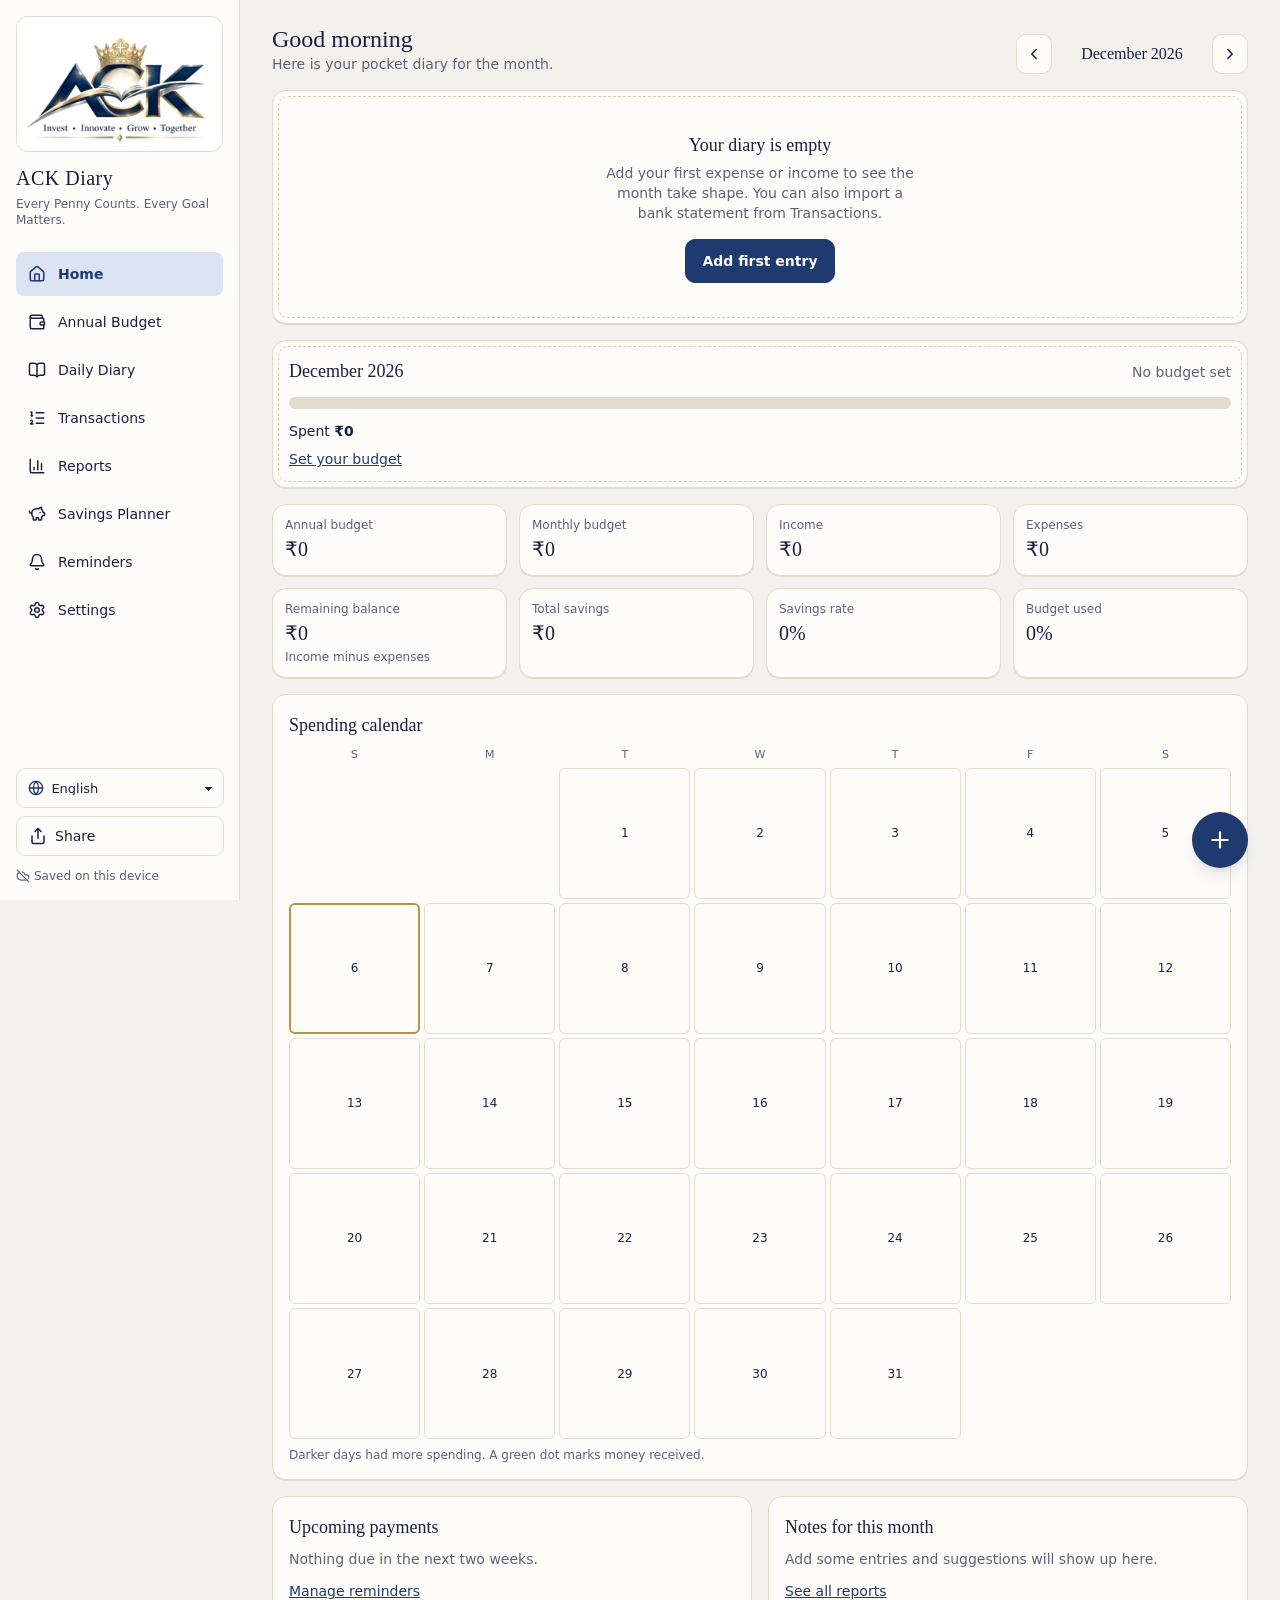
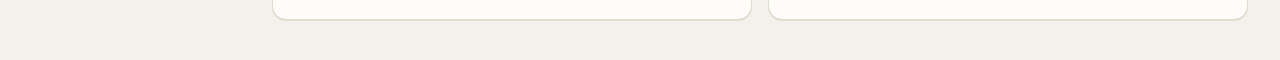
==== commit b805f708: "Add Tamil/Hindi/English, share sheet, and secure login page" ====
--- a/index.html
+++ b/index.html
@@ -1 +1 @@
-<!DOCTYPE html><html lang="en-IN" data-theme="royal" data-dark="false"><head><meta charSet="utf-8"/><meta name="viewport" content="width=device-width, initial-scale=1, viewport-fit=cover"/><link rel="stylesheet" href="/_next/static/css/d0054528be77fd64.css" data-precedence="next"/><link rel="preload" as="script" fetchPriority="low" href="/_next/static/chunks/webpack-c040845c78ce842a.js"/><script src="/_next/static/chunks/3741f450-4176fa80d44cc02c.js" async=""></script><script src="/_next/static/chunks/902-302b59e8fdc32770.js" async=""></script><script src="/_next/static/chunks/main-app-9e26b5ab7432d7bf.js" async=""></script><script src="/_next/static/chunks/cbb0c919-b3d09d27bbda847c.js" async=""></script><script src="/_next/static/chunks/15f3deee-7534b3e669954786.js" async=""></script><script src="/_next/static/chunks/166-2a53e0a6f685e3c1.js" async=""></script><script src="/_next/static/chunks/477-1bdde7cf6ea49841.js" async=""></script><script src="/_next/static/chunks/758-86c1082fbac2fab6.js" async=""></script><script src="/_next/static/chunks/app/page-f44727b5a4f4ddbd.js" async=""></script><script src="/_next/static/chunks/app/layout-b1ff9026c5906021.js" async=""></script><meta name="theme-color" content="#1f3a6e"/><title>ACK Diary</title><meta name="description" content="Every Penny Counts. Every Goal Matters."/><meta name="application-name" content="ACK Diary"/><link rel="manifest" href="/manifest.webmanifest" crossorigin="use-credentials"/><meta name="apple-mobile-web-app-capable" content="yes"/><meta name="apple-mobile-web-app-title" content="ACK Diary"/><meta name="apple-mobile-web-app-status-bar-style" content="default"/><link rel="icon" href="/icons/icon-192.png"/><link rel="apple-touch-icon" href="/icons/apple-touch-icon.png"/><script src="/_next/static/chunks/polyfills-42372ed130431b0a.js" noModule=""></script><script src="/i18n.js" defer></script></head><body><div class="min-h-screen md:flex"><aside class="hidden md:flex w-60 shrink-0 flex-col border-r border-line bg-paper p-4 sticky top-0 h-screen"><div><div style="background:#fff;border-radius:12px;padding:8px;border:1px solid var(--line)"><img src="/brand/ack-logo-full.jpg" alt="ACK logo: Invest, Innovate, Grow, Together" width="960" height="600" style="width:100%;height:auto;display:block"/></div><p class="font-diary text-xl tracking-wide mt-3">ACK Diary</p><p class="text-xs text-muted mt-1">Every Penny Counts. Every Goal Matters.</p></div><nav class="mt-6 space-y-1" aria-label="Main"><a aria-current="page" class="flex items-center gap-3 px-3 min-h-11 rounded-lg text-sm bg-accent-soft text-accent font-semibold" href="/"><svg xmlns="http://www.w3.org/2000/svg" width="18" height="18" viewBox="0 0 24 24" fill="none" stroke="currentColor" stroke-width="2" stroke-linecap="round" stroke-linejoin="round" class="lucide lucide-house lucide-home" aria-hidden="true"><path d="M15 21v-8a1 1 0 0 0-1-1h-4a1 1 0 0 0-1 1v8"></path><path d="M3 10a2 2 0 0 1 .709-1.528l7-6a2 2 0 0 1 2.582 0l7 6A2 2 0 0 1 21 10v9a2 2 0 0 1-2 2H5a2 2 0 0 1-2-2z"></path></svg> <!-- -->Home</a><a class="flex items-center gap-3 px-3 min-h-11 rounded-lg text-sm hover:bg-gold-soft" href="/budget"><svg xmlns="http://www.w3.org/2000/svg" width="18" height="18" viewBox="0 0 24 24" fill="none" stroke="currentColor" stroke-width="2" stroke-linecap="round" stroke-linejoin="round" class="lucide lucide-wallet" aria-hidden="true"><path d="M19 7V4a1 1 0 0 0-1-1H5a2 2 0 0 0 0 4h15a1 1 0 0 1 1 1v4h-3a2 2 0 0 0 0 4h3a1 1 0 0 0 1-1v-2a1 1 0 0 0-1-1"></path><path d="M3 5v14a2 2 0 0 0 2 2h15a1 1 0 0 0 1-1v-4"></path></svg> <!-- -->Annual Budget</a><a class="flex items-center gap-3 px-3 min-h-11 rounded-lg text-sm hover:bg-gold-soft" href="/diary"><svg xmlns="http://www.w3.org/2000/svg" width="18" height="18" viewBox="0 0 24 24" fill="none" stroke="currentColor" stroke-width="2" stroke-linecap="round" stroke-linejoin="round" class="lucide lucide-book-open" aria-hidden="true"><path d="M12 5v16"></path><path d="M20.001 19A2 2 0 0022 17V5a2 2 0 00-1.999-2L16 3.002A5 5 0 0012 5a5 5 0 00-4-2H4a2 2 0 00-2 2v12a2 2 0 001.999 2H8a5 5 0 014 2 5 5 0 014-2z"></path></svg> <!-- -->Daily Diary</a><a class="flex items-center gap-3 px-3 min-h-11 rounded-lg text-sm hover:bg-gold-soft" href="/transactions"><svg xmlns="http://www.w3.org/2000/svg" width="18" height="18" viewBox="0 0 24 24" fill="none" stroke="currentColor" stroke-width="2" stroke-linecap="round" stroke-linejoin="round" class="lucide lucide-list-ordered" aria-hidden="true"><path d="M11 5h10"></path><path d="M11 12h10"></path><path d="M11 19h10"></path><path d="M4 4h1v5"></path><path d="M4 9h2"></path><path d="M6.5 20H3.4c0-1 2.6-1.925 2.6-3.5a1.5 1.5 0 0 0-2.6-1.02"></path></svg> <!-- -->Transactions</a><a class="flex items-center gap-3 px-3 min-h-11 rounded-lg text-sm hover:bg-gold-soft" href="/reports"><svg xmlns="http://www.w3.org/2000/svg" width="18" height="18" viewBox="0 0 24 24" fill="none" stroke="currentColor" stroke-width="2" stroke-linecap="round" stroke-linejoin="round" class="lucide lucide-chart-column lucide-bar-chart-3" aria-hidden="true"><path d="M3 3v16a2 2 0 0 0 2 2h16"></path><path d="M18 17V9"></path><path d="M13 17V5"></path><path d="M8 17v-3"></path></svg> <!-- -->Reports</a><a class="flex items-center gap-3 px-3 min-h-11 rounded-lg text-sm hover:bg-gold-soft" href="/savings"><svg xmlns="http://www.w3.org/2000/svg" width="18" height="18" viewBox="0 0 24 24" fill="none" stroke="currentColor" stroke-width="2" stroke-linecap="round" stroke-linejoin="round" class="lucide lucide-piggy-bank" aria-hidden="true"><path d="M11 17h3v2a1 1 0 0 0 1 1h2a1 1 0 0 0 1-1v-3a3.16 3.16 0 0 0 2-2h1a1 1 0 0 0 1-1v-2a1 1 0 0 0-1-1h-1a5 5 0 0 0-2-4V3a4 4 0 0 0-3.2 1.6l-.3.4H11a6 6 0 0 0-6 6v1a5 5 0 0 0 2 4v3a1 1 0 0 0 1 1h2a1 1 0 0 0 1-1z"></path><path d="M16 10h.01"></path><path d="M2 8v1a2 2 0 0 0 2 2h1"></path></svg> <!-- -->Savings Planner</a><a class="flex items-center gap-3 px-3 min-h-11 rounded-lg text-sm hover:bg-gold-soft" href="/reminders"><svg xmlns="http://www.w3.org/2000/svg" width="18" height="18" viewBox="0 0 24 24" fill="none" stroke="currentColor" stroke-width="2" stroke-linecap="round" stroke-linejoin="round" class="lucide lucide-bell" aria-hidden="true"><path d="M10.268 21a2 2 0 0 0 3.464 0"></path><path d="M3.262 15.326A1 1 0 0 0 4 17h16a1 1 0 0 0 .74-1.673C19.41 13.956 18 12.499 18 8A6 6 0 0 0 6 8c0 4.499-1.411 5.956-2.738 7.326"></path></svg> <!-- -->Reminders</a><a class="flex items-center gap-3 px-3 min-h-11 rounded-lg text-sm hover:bg-gold-soft" href="/settings"><svg xmlns="http://www.w3.org/2000/svg" width="18" height="18" viewBox="0 0 24 24" fill="none" stroke="currentColor" stroke-width="2" stroke-linecap="round" stroke-linejoin="round" class="lucide lucide-settings" aria-hidden="true"><path d="M9.671 4.136a2.34 2.34 0 0 1 4.659 0 2.34 2.34 0 0 0 3.319 1.915 2.34 2.34 0 0 1 2.33 4.033 2.34 2.34 0 0 0 0 3.831 2.34 2.34 0 0 1-2.33 4.033 2.34 2.34 0 0 0-3.319 1.915 2.34 2.34 0 0 1-4.659 0 2.34 2.34 0 0 0-3.32-1.915 2.34 2.34 0 0 1-2.33-4.033 2.34 2.34 0 0 0 0-3.831A2.34 2.34 0 0 1 6.35 6.051a2.34 2.34 0 0 0 3.319-1.915"></path><circle cx="12" cy="12" r="3"></circle></svg> <!-- -->Settings</a></nav><p class="mt-auto text-xs text-muted flex items-center gap-1"><svg xmlns="http://www.w3.org/2000/svg" width="14" height="14" viewBox="0 0 24 24" fill="none" stroke="currentColor" stroke-width="2" stroke-linecap="round" stroke-linejoin="round" class="lucide lucide-cloud-off" aria-hidden="true"><path d="M10.94 5.274A7 7 0 0 1 15.71 10h1.79a4.5 4.5 0 0 1 4.222 6.057"></path><path d="M18.796 18.81A4.5 4.5 0 0 1 17.5 19H9A7 7 0 0 1 5.79 5.78"></path><path d="m2 2 20 20"></path></svg> <!-- -->Saved on this device</p></aside><div class="flex-1 min-w-0"><header class="md:hidden flex items-center justify-between px-4 pt-3 pb-1"><div><div class="flex items-center gap-2"><img src="/brand/ack-logo-mark.jpg" alt="" width="64" height="32" style="height:36px;width:72px;object-fit:contain;background:#fff;border-radius:8px;padding:2px;border:1px solid var(--line)"/><span class="font-diary text-xl tracking-wide">ACK Diary</span></div></div><a class="text-xs text-muted flex items-center gap-1" aria-label="Sync status" href="/settings"><svg xmlns="http://www.w3.org/2000/svg" width="14" height="14" viewBox="0 0 24 24" fill="none" stroke="currentColor" stroke-width="2" stroke-linecap="round" stroke-linejoin="round" class="lucide lucide-cloud-off" aria-hidden="true"><path d="M10.94 5.274A7 7 0 0 1 15.71 10h1.79a4.5 4.5 0 0 1 4.222 6.057"></path><path d="M18.796 18.81A4.5 4.5 0 0 1 17.5 19H9A7 7 0 0 1 5.79 5.78"></path><path d="m2 2 20 20"></path></svg> <!-- -->Saved on this device</a></header><main class="max-w-5xl mx-auto px-3 md:px-6 py-3 md:py-6 pb-32 md:pb-10"><p class="text-muted text-sm py-10 text-center">Opening your diary…</p></main></div><button aria-label="Quick add expense" class="fixed z-40 right-4 bottom-24 md:bottom-8 md:right-8 h-14 w-14 rounded-full bg-accent text-white shadow-lg flex items-center justify-center"><svg xmlns="http://www.w3.org/2000/svg" width="26" height="26" viewBox="0 0 24 24" fill="none" stroke="currentColor" stroke-width="2" stroke-linecap="round" stroke-linejoin="round" class="lucide lucide-plus" aria-hidden="true"><path d="M5 12h14"></path><path d="M12 5v14"></path></svg></button><nav aria-label="Main" class="md:hidden fixed bottom-0 inset-x-0 z-30 bg-paper border-t-2 border-gold safe-bottom grid grid-cols-5"><a aria-current="page" class="flex flex-col items-center justify-center gap-0.5 min-h-14 text-[11px] text-accent font-semibold" href="/"><svg xmlns="http://www.w3.org/2000/svg" width="20" height="20" viewBox="0 0 24 24" fill="none" stroke="currentColor" stroke-width="2" stroke-linecap="round" stroke-linejoin="round" class="lucide lucide-house lucide-home" aria-hidden="true"><path d="M15 21v-8a1 1 0 0 0-1-1h-4a1 1 0 0 0-1 1v8"></path><path d="M3 10a2 2 0 0 1 .709-1.528l7-6a2 2 0 0 1 2.582 0l7 6A2 2 0 0 1 21 10v9a2 2 0 0 1-2 2H5a2 2 0 0 1-2-2z"></path></svg> <!-- -->Home</a><a class="flex flex-col items-center justify-center gap-0.5 min-h-14 text-[11px] text-muted" href="/diary"><svg xmlns="http://www.w3.org/2000/svg" width="20" height="20" viewBox="0 0 24 24" fill="none" stroke="currentColor" stroke-width="2" stroke-linecap="round" stroke-linejoin="round" class="lucide lucide-book-open" aria-hidden="true"><path d="M12 5v16"></path><path d="M20.001 19A2 2 0 0022 17V5a2 2 0 00-1.999-2L16 3.002A5 5 0 0012 5a5 5 0 00-4-2H4a2 2 0 00-2 2v12a2 2 0 001.999 2H8a5 5 0 014 2 5 5 0 014-2z"></path></svg> <!-- -->Diary</a><a class="flex flex-col items-center justify-center gap-0.5 min-h-14 text-[11px] text-muted" href="/transactions"><svg xmlns="http://www.w3.org/2000/svg" width="20" height="20" viewBox="0 0 24 24" fill="none" stroke="currentColor" stroke-width="2" stroke-linecap="round" stroke-linejoin="round" class="lucide lucide-list-ordered" aria-hidden="true"><path d="M11 5h10"></path><path d="M11 12h10"></path><path d="M11 19h10"></path><path d="M4 4h1v5"></path><path d="M4 9h2"></path><path d="M6.5 20H3.4c0-1 2.6-1.925 2.6-3.5a1.5 1.5 0 0 0-2.6-1.02"></path></svg> <!-- -->Entries</a><a class="flex flex-col items-center justify-center gap-0.5 min-h-14 text-[11px] text-muted" href="/reports"><svg xmlns="http://www.w3.org/2000/svg" width="20" height="20" viewBox="0 0 24 24" fill="none" stroke="currentColor" stroke-width="2" stroke-linecap="round" stroke-linejoin="round" class="lucide lucide-chart-column lucide-bar-chart-3" aria-hidden="true"><path d="M3 3v16a2 2 0 0 0 2 2h16"></path><path d="M18 17V9"></path><path d="M13 17V5"></path><path d="M8 17v-3"></path></svg> <!-- -->Reports</a><button aria-label="More sections" class="flex flex-col items-center justify-center gap-0.5 min-h-14 text-[11px] text-muted"><svg xmlns="http://www.w3.org/2000/svg" width="20" height="20" viewBox="0 0 24 24" fill="none" stroke="currentColor" stroke-width="2" stroke-linecap="round" stroke-linejoin="round" class="lucide lucide-ellipsis lucide-more-horizontal" aria-hidden="true"><circle cx="12" cy="12" r="1"></circle><circle cx="19" cy="12" r="1"></circle><circle cx="5" cy="12" r="1"></circle></svg> More</button></nav></div><script src="/_next/static/chunks/webpack-c040845c78ce842a.js" async=""></script><script>(self.__next_f=self.__next_f||[]).push([0]);self.__next_f.push([2,null])</script><script>self.__next_f.push([1,"1:HL[\"/_next/static/css/d0054528be77fd64.css\",\"style\"]\n"])</script><script>self.__next_f.push([1,"2:I[9231,[],\"\"]\n4:I[94336,[],\"ClientPageRoot\"]\n5:I[53707,[\"119\",\"static/chunks/cbb0c919-b3d09d27bbda847c.js\",\"107\",\"static/chunks/15f3deee-7534b3e669954786.js\",\"166\",\"static/chunks/166-2a53e0a6f685e3c1.js\",\"477\",\"static/chunks/477-1bdde7cf6ea49841.js\",\"758\",\"static/chunks/758-86c1082fbac2fab6.js\",\"931\",\"static/chunks/app/page-f44727b5a4f4ddbd.js\"],\"default\",1]\n6:I[58063,[\"119\",\"static/chunks/cbb0c919-b3d09d27bbda847c.js\",\"107\",\"static/chunks/15f3deee-7534b3e669954786.js\",\"166\",\"static/chunks/166-2a53e0a6f685e3c1.js\",\"477\",\"static/chunks/477-1bdde7cf6ea49841.js\",\"758\",\"static/chunks/758-86c1082fbac2fab6.js\",\"185\",\"static/chunks/app/layout-b1ff9026c5906021.js\"],\"AppProvider\"]\n7:I[39237,[\"119\",\"static/chunks/cbb0c919-b3d09d27bbda847c.js\",\"107\",\"static/chunks/15f3deee-7534b3e669954786.js\",\"166\",\"static/chunks/166-2a53e0a6f685e3c1.js\",\"477\",\"static/chunks/477-1bdde7cf6ea49841.js\",\"758\",\"static/chunks/758-86c1082fbac2fab6.js\",\"185\",\"static/chunks/app/layout-b1ff9026c5906021.js\"],\"Shell\"]\n8:I[74632,[],\"\"]\n9:I[51922,[],\"\"]\nb:I[7179,[],\"\"]\nc:[]\n"])</script><script>self.__next_f.push([1,"0:[\"$\",\"$L2\",null,{\"buildId\":\"dbH_HZyfdzBzOYDu5CH1_\",\"assetPrefix\":\"\",\"urlParts\":[\"\",\"\"],\"initialTree\":[\"\",{\"children\":[\"__PAGE__\",{}]},\"$undefined\",\"$undefined\",true],\"initialSeedData\":[\"\",{\"children\":[\"__PAGE__\",{},[[\"$L3\",[\"$\",\"$L4\",null,{\"props\":{\"params\":{},\"searchParams\":{}},\"Component\":\"$5\"}],null],null],null]},[[[[\"$\",\"link\",\"0\",{\"rel\":\"stylesheet\",\"href\":\"/_next/static/css/d0054528be77fd64.css\",\"precedence\":\"next\",\"crossOrigin\":\"$undefined\"}]],[\"$\",\"html\",null,{\"lang\":\"en-IN\",\"data-theme\":\"rose\",\"data-dark\":\"false\",\"suppressHydrationWarning\":true,\"children\":[\"$\",\"body\",null,{\"children\":[\"$\",\"$L6\",null,{\"children\":[\"$\",\"$L7\",null,{\"children\":[\"$\",\"$L8\",null,{\"parallelRouterKey\":\"children\",\"segmentPath\":[\"children\"],\"error\":\"$undefined\",\"errorStyles\":\"$undefined\",\"errorScripts\":\"$undefined\",\"template\":[\"$\",\"$L9\",null,{}],\"templateStyles\":\"$undefined\",\"templateScripts\":\"$undefined\",\"notFound\":[[\"$\",\"title\",null,{\"children\":\"404: This page could not be found.\"}],[\"$\",\"div\",null,{\"style\":{\"fontFamily\":\"system-ui,\\\"Segoe UI\\\",Roboto,Helvetica,Arial,sans-serif,\\\"Apple Color Emoji\\\",\\\"Segoe UI Emoji\\\"\",\"height\":\"100vh\",\"textAlign\":\"center\",\"display\":\"flex\",\"flexDirection\":\"column\",\"alignItems\":\"center\",\"justifyContent\":\"center\"},\"children\":[\"$\",\"div\",null,{\"children\":[[\"$\",\"style\",null,{\"dangerouslySetInnerHTML\":{\"__html\":\"body{color:#000;background:#fff;margin:0}.next-error-h1{border-right:1px solid rgba(0,0,0,.3)}@media (prefers-color-scheme:dark){body{color:#fff;background:#000}.next-error-h1{border-right:1px solid rgba(255,255,255,.3)}}\"}}],[\"$\",\"h1\",null,{\"className\":\"next-error-h1\",\"style\":{\"display\":\"inline-block\",\"margin\":\"0 20px 0 0\",\"padding\":\"0 23px 0 0\",\"fontSize\":24,\"fontWeight\":500,\"verticalAlign\":\"top\",\"lineHeight\":\"49px\"},\"children\":\"404\"}],[\"$\",\"div\",null,{\"style\":{\"display\":\"inline-block\"},\"children\":[\"$\",\"h2\",null,{\"style\":{\"fontSize\":14,\"fontWeight\":400,\"lineHeight\":\"49px\",\"margin\":0},\"children\":\"This page could not be found.\"}]}]]}]}]],\"notFoundStyles\":[]}]}]}]}]}]],null],null],\"couldBeIntercepted\":false,\"initialHead\":[null,\"$La\"],\"globalErrorComponent\":\"$b\",\"missingSlots\":\"$Wc\"}]\n"])</script><script>self.__next_f.push([1,"a:[[\"$\",\"meta\",\"0\",{\"name\":\"viewport\",\"content\":\"width=device-width, initial-scale=1, viewport-fit=cover\"}],[\"$\",\"meta\",\"1\",{\"name\":\"theme-color\",\"content\":\"#1f3a6e\"}],[\"$\",\"meta\",\"2\",{\"charSet\":\"utf-8\"}],[\"$\",\"title\",\"3\",{\"children\":\"ACK Diary\"}],[\"$\",\"meta\",\"4\",{\"name\":\"description\",\"content\":\"Every Penny Counts. Every Goal Matters.\"}],[\"$\",\"meta\",\"5\",{\"name\":\"application-name\",\"content\":\"ACK Diary\"}],[\"$\",\"link\",\"6\",{\"rel\":\"manifest\",\"href\":\"/manifest.webmanifest\",\"crossOrigin\":\"use-credentials\"}],[\"$\",\"meta\",\"7\",{\"name\":\"apple-mobile-web-app-capable\",\"content\":\"yes\"}],[\"$\",\"meta\",\"8\",{\"name\":\"apple-mobile-web-app-title\",\"content\":\"ACK Diary\"}],[\"$\",\"meta\",\"9\",{\"name\":\"apple-mobile-web-app-status-bar-style\",\"content\":\"default\"}],[\"$\",\"link\",\"10\",{\"rel\":\"icon\",\"href\":\"/icons/icon-192.png\"}],[\"$\",\"link\",\"11\",{\"rel\":\"apple-touch-icon\",\"href\":\"/icons/apple-touch-icon.png\"}]]\n3:null\n"])</script></body></html>+<!DOCTYPE html><html lang="en-IN" data-theme="royal" data-dark="false"><head><meta charSet="utf-8"/><script src="/ack-config.js"></script><script src="/auth-gate.js"></script><meta name="viewport" content="width=device-width, initial-scale=1, viewport-fit=cover"/><link rel="stylesheet" href="/_next/static/css/d0054528be77fd64.css" data-precedence="next"/><link rel="preload" as="script" fetchPriority="low" href="/_next/static/chunks/webpack-c040845c78ce842a.js"/><script src="/_next/static/chunks/3741f450-4176fa80d44cc02c.js" async=""></script><script src="/_next/static/chunks/902-302b59e8fdc32770.js" async=""></script><script src="/_next/static/chunks/main-app-9e26b5ab7432d7bf.js" async=""></script><script src="/_next/static/chunks/cbb0c919-b3d09d27bbda847c.js" async=""></script><script src="/_next/static/chunks/15f3deee-7534b3e669954786.js" async=""></script><script src="/_next/static/chunks/166-2a53e0a6f685e3c1.js" async=""></script><script src="/_next/static/chunks/477-1bdde7cf6ea49841.js" async=""></script><script src="/_next/static/chunks/758-86c1082fbac2fab6.js" async=""></script><script src="/_next/static/chunks/app/page-f44727b5a4f4ddbd.js" async=""></script><script src="/_next/static/chunks/app/layout-b1ff9026c5906021.js" async=""></script><meta name="theme-color" content="#1f3a6e"/><title>ACK Diary</title><meta name="description" content="Every Penny Counts. Every Goal Matters."/><meta name="application-name" content="ACK Diary"/><link rel="manifest" href="/manifest.webmanifest" crossorigin="use-credentials"/><meta name="apple-mobile-web-app-capable" content="yes"/><meta name="apple-mobile-web-app-title" content="ACK Diary"/><meta name="apple-mobile-web-app-status-bar-style" content="default"/><link rel="icon" href="/icons/icon-192.png"/><link rel="apple-touch-icon" href="/icons/apple-touch-icon.png"/><script src="/_next/static/chunks/polyfills-42372ed130431b0a.js" noModule=""></script><script src="/ack-extras.js" defer=""></script><script src="/i18n.js" defer></script></head><body><div class="min-h-screen md:flex"><aside class="hidden md:flex w-60 shrink-0 flex-col border-r border-line bg-paper p-4 sticky top-0 h-screen"><div><div style="background:#fff;border-radius:12px;padding:8px;border:1px solid var(--line)"><img src="/brand/ack-logo-full.jpg" alt="ACK logo: Invest, Innovate, Grow, Together" width="960" height="600" style="width:100%;height:auto;display:block"/></div><p class="font-diary text-xl tracking-wide mt-3">ACK Diary</p><p class="text-xs text-muted mt-1">Every Penny Counts. Every Goal Matters.</p></div><nav class="mt-6 space-y-1" aria-label="Main"><a aria-current="page" class="flex items-center gap-3 px-3 min-h-11 rounded-lg text-sm bg-accent-soft text-accent font-semibold" href="/"><svg xmlns="http://www.w3.org/2000/svg" width="18" height="18" viewBox="0 0 24 24" fill="none" stroke="currentColor" stroke-width="2" stroke-linecap="round" stroke-linejoin="round" class="lucide lucide-house lucide-home" aria-hidden="true"><path d="M15 21v-8a1 1 0 0 0-1-1h-4a1 1 0 0 0-1 1v8"></path><path d="M3 10a2 2 0 0 1 .709-1.528l7-6a2 2 0 0 1 2.582 0l7 6A2 2 0 0 1 21 10v9a2 2 0 0 1-2 2H5a2 2 0 0 1-2-2z"></path></svg> <!-- -->Home</a><a class="flex items-center gap-3 px-3 min-h-11 rounded-lg text-sm hover:bg-gold-soft" href="/budget"><svg xmlns="http://www.w3.org/2000/svg" width="18" height="18" viewBox="0 0 24 24" fill="none" stroke="currentColor" stroke-width="2" stroke-linecap="round" stroke-linejoin="round" class="lucide lucide-wallet" aria-hidden="true"><path d="M19 7V4a1 1 0 0 0-1-1H5a2 2 0 0 0 0 4h15a1 1 0 0 1 1 1v4h-3a2 2 0 0 0 0 4h3a1 1 0 0 0 1-1v-2a1 1 0 0 0-1-1"></path><path d="M3 5v14a2 2 0 0 0 2 2h15a1 1 0 0 0 1-1v-4"></path></svg> <!-- -->Annual Budget</a><a class="flex items-center gap-3 px-3 min-h-11 rounded-lg text-sm hover:bg-gold-soft" href="/diary"><svg xmlns="http://www.w3.org/2000/svg" width="18" height="18" viewBox="0 0 24 24" fill="none" stroke="currentColor" stroke-width="2" stroke-linecap="round" stroke-linejoin="round" class="lucide lucide-book-open" aria-hidden="true"><path d="M12 5v16"></path><path d="M20.001 19A2 2 0 0022 17V5a2 2 0 00-1.999-2L16 3.002A5 5 0 0012 5a5 5 0 00-4-2H4a2 2 0 00-2 2v12a2 2 0 001.999 2H8a5 5 0 014 2 5 5 0 014-2z"></path></svg> <!-- -->Daily Diary</a><a class="flex items-center gap-3 px-3 min-h-11 rounded-lg text-sm hover:bg-gold-soft" href="/transactions"><svg xmlns="http://www.w3.org/2000/svg" width="18" height="18" viewBox="0 0 24 24" fill="none" stroke="currentColor" stroke-width="2" stroke-linecap="round" stroke-linejoin="round" class="lucide lucide-list-ordered" aria-hidden="true"><path d="M11 5h10"></path><path d="M11 12h10"></path><path d="M11 19h10"></path><path d="M4 4h1v5"></path><path d="M4 9h2"></path><path d="M6.5 20H3.4c0-1 2.6-1.925 2.6-3.5a1.5 1.5 0 0 0-2.6-1.02"></path></svg> <!-- -->Transactions</a><a class="flex items-center gap-3 px-3 min-h-11 rounded-lg text-sm hover:bg-gold-soft" href="/reports"><svg xmlns="http://www.w3.org/2000/svg" width="18" height="18" viewBox="0 0 24 24" fill="none" stroke="currentColor" stroke-width="2" stroke-linecap="round" stroke-linejoin="round" class="lucide lucide-chart-column lucide-bar-chart-3" aria-hidden="true"><path d="M3 3v16a2 2 0 0 0 2 2h16"></path><path d="M18 17V9"></path><path d="M13 17V5"></path><path d="M8 17v-3"></path></svg> <!-- -->Reports</a><a class="flex items-center gap-3 px-3 min-h-11 rounded-lg text-sm hover:bg-gold-soft" href="/savings"><svg xmlns="http://www.w3.org/2000/svg" width="18" height="18" viewBox="0 0 24 24" fill="none" stroke="currentColor" stroke-width="2" stroke-linecap="round" stroke-linejoin="round" class="lucide lucide-piggy-bank" aria-hidden="true"><path d="M11 17h3v2a1 1 0 0 0 1 1h2a1 1 0 0 0 1-1v-3a3.16 3.16 0 0 0 2-2h1a1 1 0 0 0 1-1v-2a1 1 0 0 0-1-1h-1a5 5 0 0 0-2-4V3a4 4 0 0 0-3.2 1.6l-.3.4H11a6 6 0 0 0-6 6v1a5 5 0 0 0 2 4v3a1 1 0 0 0 1 1h2a1 1 0 0 0 1-1z"></path><path d="M16 10h.01"></path><path d="M2 8v1a2 2 0 0 0 2 2h1"></path></svg> <!-- -->Savings Planner</a><a class="flex items-center gap-3 px-3 min-h-11 rounded-lg text-sm hover:bg-gold-soft" href="/reminders"><svg xmlns="http://www.w3.org/2000/svg" width="18" height="18" viewBox="0 0 24 24" fill="none" stroke="currentColor" stroke-width="2" stroke-linecap="round" stroke-linejoin="round" class="lucide lucide-bell" aria-hidden="true"><path d="M10.268 21a2 2 0 0 0 3.464 0"></path><path d="M3.262 15.326A1 1 0 0 0 4 17h16a1 1 0 0 0 .74-1.673C19.41 13.956 18 12.499 18 8A6 6 0 0 0 6 8c0 4.499-1.411 5.956-2.738 7.326"></path></svg> <!-- -->Reminders</a><a class="flex items-center gap-3 px-3 min-h-11 rounded-lg text-sm hover:bg-gold-soft" href="/settings"><svg xmlns="http://www.w3.org/2000/svg" width="18" height="18" viewBox="0 0 24 24" fill="none" stroke="currentColor" stroke-width="2" stroke-linecap="round" stroke-linejoin="round" class="lucide lucide-settings" aria-hidden="true"><path d="M9.671 4.136a2.34 2.34 0 0 1 4.659 0 2.34 2.34 0 0 0 3.319 1.915 2.34 2.34 0 0 1 2.33 4.033 2.34 2.34 0 0 0 0 3.831 2.34 2.34 0 0 1-2.33 4.033 2.34 2.34 0 0 0-3.319 1.915 2.34 2.34 0 0 1-4.659 0 2.34 2.34 0 0 0-3.32-1.915 2.34 2.34 0 0 1-2.33-4.033 2.34 2.34 0 0 0 0-3.831A2.34 2.34 0 0 1 6.35 6.051a2.34 2.34 0 0 0 3.319-1.915"></path><circle cx="12" cy="12" r="3"></circle></svg> <!-- -->Settings</a></nav><p class="mt-auto text-xs text-muted flex items-center gap-1"><svg xmlns="http://www.w3.org/2000/svg" width="14" height="14" viewBox="0 0 24 24" fill="none" stroke="currentColor" stroke-width="2" stroke-linecap="round" stroke-linejoin="round" class="lucide lucide-cloud-off" aria-hidden="true"><path d="M10.94 5.274A7 7 0 0 1 15.71 10h1.79a4.5 4.5 0 0 1 4.222 6.057"></path><path d="M18.796 18.81A4.5 4.5 0 0 1 17.5 19H9A7 7 0 0 1 5.79 5.78"></path><path d="m2 2 20 20"></path></svg> <!-- -->Saved on this device</p></aside><div class="flex-1 min-w-0"><header class="md:hidden flex items-center justify-between px-4 pt-3 pb-1"><div><div class="flex items-center gap-2"><img src="/brand/ack-logo-mark.jpg" alt="" width="64" height="32" style="height:36px;width:72px;object-fit:contain;background:#fff;border-radius:8px;padding:2px;border:1px solid var(--line)"/><span class="font-diary text-xl tracking-wide">ACK Diary</span></div></div><a class="text-xs text-muted flex items-center gap-1" aria-label="Sync status" href="/settings"><svg xmlns="http://www.w3.org/2000/svg" width="14" height="14" viewBox="0 0 24 24" fill="none" stroke="currentColor" stroke-width="2" stroke-linecap="round" stroke-linejoin="round" class="lucide lucide-cloud-off" aria-hidden="true"><path d="M10.94 5.274A7 7 0 0 1 15.71 10h1.79a4.5 4.5 0 0 1 4.222 6.057"></path><path d="M18.796 18.81A4.5 4.5 0 0 1 17.5 19H9A7 7 0 0 1 5.79 5.78"></path><path d="m2 2 20 20"></path></svg> <!-- -->Saved on this device</a></header><main class="max-w-5xl mx-auto px-3 md:px-6 py-3 md:py-6 pb-32 md:pb-10"><p class="text-muted text-sm py-10 text-center">Opening your diary…</p></main></div><button aria-label="Quick add expense" class="fixed z-40 right-4 bottom-24 md:bottom-8 md:right-8 h-14 w-14 rounded-full bg-accent text-white shadow-lg flex items-center justify-center"><svg xmlns="http://www.w3.org/2000/svg" width="26" height="26" viewBox="0 0 24 24" fill="none" stroke="currentColor" stroke-width="2" stroke-linecap="round" stroke-linejoin="round" class="lucide lucide-plus" aria-hidden="true"><path d="M5 12h14"></path><path d="M12 5v14"></path></svg></button><nav aria-label="Main" class="md:hidden fixed bottom-0 inset-x-0 z-30 bg-paper border-t-2 border-gold safe-bottom grid grid-cols-5"><a aria-current="page" class="flex flex-col items-center justify-center gap-0.5 min-h-14 text-[11px] text-accent font-semibold" href="/"><svg xmlns="http://www.w3.org/2000/svg" width="20" height="20" viewBox="0 0 24 24" fill="none" stroke="currentColor" stroke-width="2" stroke-linecap="round" stroke-linejoin="round" class="lucide lucide-house lucide-home" aria-hidden="true"><path d="M15 21v-8a1 1 0 0 0-1-1h-4a1 1 0 0 0-1 1v8"></path><path d="M3 10a2 2 0 0 1 .709-1.528l7-6a2 2 0 0 1 2.582 0l7 6A2 2 0 0 1 21 10v9a2 2 0 0 1-2 2H5a2 2 0 0 1-2-2z"></path></svg> <!-- -->Home</a><a class="flex flex-col items-center justify-center gap-0.5 min-h-14 text-[11px] text-muted" href="/diary"><svg xmlns="http://www.w3.org/2000/svg" width="20" height="20" viewBox="0 0 24 24" fill="none" stroke="currentColor" stroke-width="2" stroke-linecap="round" stroke-linejoin="round" class="lucide lucide-book-open" aria-hidden="true"><path d="M12 5v16"></path><path d="M20.001 19A2 2 0 0022 17V5a2 2 0 00-1.999-2L16 3.002A5 5 0 0012 5a5 5 0 00-4-2H4a2 2 0 00-2 2v12a2 2 0 001.999 2H8a5 5 0 014 2 5 5 0 014-2z"></path></svg> <!-- -->Diary</a><a class="flex flex-col items-center justify-center gap-0.5 min-h-14 text-[11px] text-muted" href="/transactions"><svg xmlns="http://www.w3.org/2000/svg" width="20" height="20" viewBox="0 0 24 24" fill="none" stroke="currentColor" stroke-width="2" stroke-linecap="round" stroke-linejoin="round" class="lucide lucide-list-ordered" aria-hidden="true"><path d="M11 5h10"></path><path d="M11 12h10"></path><path d="M11 19h10"></path><path d="M4 4h1v5"></path><path d="M4 9h2"></path><path d="M6.5 20H3.4c0-1 2.6-1.925 2.6-3.5a1.5 1.5 0 0 0-2.6-1.02"></path></svg> <!-- -->Entries</a><a class="flex flex-col items-center justify-center gap-0.5 min-h-14 text-[11px] text-muted" href="/reports"><svg xmlns="http://www.w3.org/2000/svg" width="20" height="20" viewBox="0 0 24 24" fill="none" stroke="currentColor" stroke-width="2" stroke-linecap="round" stroke-linejoin="round" class="lucide lucide-chart-column lucide-bar-chart-3" aria-hidden="true"><path d="M3 3v16a2 2 0 0 0 2 2h16"></path><path d="M18 17V9"></path><path d="M13 17V5"></path><path d="M8 17v-3"></path></svg> <!-- -->Reports</a><button aria-label="More sections" class="flex flex-col items-center justify-center gap-0.5 min-h-14 text-[11px] text-muted"><svg xmlns="http://www.w3.org/2000/svg" width="20" height="20" viewBox="0 0 24 24" fill="none" stroke="currentColor" stroke-width="2" stroke-linecap="round" stroke-linejoin="round" class="lucide lucide-ellipsis lucide-more-horizontal" aria-hidden="true"><circle cx="12" cy="12" r="1"></circle><circle cx="19" cy="12" r="1"></circle><circle cx="5" cy="12" r="1"></circle></svg> More</button></nav></div><script src="/_next/static/chunks/webpack-c040845c78ce842a.js" async=""></script><script>(self.__next_f=self.__next_f||[]).push([0]);self.__next_f.push([2,null])</script><script>self.__next_f.push([1,"1:HL[\"/_next/static/css/d0054528be77fd64.css\",\"style\"]\n"])</script><script>self.__next_f.push([1,"2:I[9231,[],\"\"]\n4:I[94336,[],\"ClientPageRoot\"]\n5:I[53707,[\"119\",\"static/chunks/cbb0c919-b3d09d27bbda847c.js\",\"107\",\"static/chunks/15f3deee-7534b3e669954786.js\",\"166\",\"static/chunks/166-2a53e0a6f685e3c1.js\",\"477\",\"static/chunks/477-1bdde7cf6ea49841.js\",\"758\",\"static/chunks/758-86c1082fbac2fab6.js\",\"931\",\"static/chunks/app/page-f44727b5a4f4ddbd.js\"],\"default\",1]\n6:I[58063,[\"119\",\"static/chunks/cbb0c919-b3d09d27bbda847c.js\",\"107\",\"static/chunks/15f3deee-7534b3e669954786.js\",\"166\",\"static/chunks/166-2a53e0a6f685e3c1.js\",\"477\",\"static/chunks/477-1bdde7cf6ea49841.js\",\"758\",\"static/chunks/758-86c1082fbac2fab6.js\",\"185\",\"static/chunks/app/layout-b1ff9026c5906021.js\"],\"AppProvider\"]\n7:I[39237,[\"119\",\"static/chunks/cbb0c919-b3d09d27bbda847c.js\",\"107\",\"static/chunks/15f3deee-7534b3e669954786.js\",\"166\",\"static/chunks/166-2a53e0a6f685e3c1.js\",\"477\",\"static/chunks/477-1bdde7cf6ea49841.js\",\"758\",\"static/chunks/758-86c1082fbac2fab6.js\",\"185\",\"static/chunks/app/layout-b1ff9026c5906021.js\"],\"Shell\"]\n8:I[74632,[],\"\"]\n9:I[51922,[],\"\"]\nb:I[7179,[],\"\"]\nc:[]\n"])</script><script>self.__next_f.push([1,"0:[\"$\",\"$L2\",null,{\"buildId\":\"dbH_HZyfdzBzOYDu5CH1_\",\"assetPrefix\":\"\",\"urlParts\":[\"\",\"\"],\"initialTree\":[\"\",{\"children\":[\"__PAGE__\",{}]},\"$undefined\",\"$undefined\",true],\"initialSeedData\":[\"\",{\"children\":[\"__PAGE__\",{},[[\"$L3\",[\"$\",\"$L4\",null,{\"props\":{\"params\":{},\"searchParams\":{}},\"Component\":\"$5\"}],null],null],null]},[[[[\"$\",\"link\",\"0\",{\"rel\":\"stylesheet\",\"href\":\"/_next/static/css/d0054528be77fd64.css\",\"precedence\":\"next\",\"crossOrigin\":\"$undefined\"}]],[\"$\",\"html\",null,{\"lang\":\"en-IN\",\"data-theme\":\"rose\",\"data-dark\":\"false\",\"suppressHydrationWarning\":true,\"children\":[\"$\",\"body\",null,{\"children\":[\"$\",\"$L6\",null,{\"children\":[\"$\",\"$L7\",null,{\"children\":[\"$\",\"$L8\",null,{\"parallelRouterKey\":\"children\",\"segmentPath\":[\"children\"],\"error\":\"$undefined\",\"errorStyles\":\"$undefined\",\"errorScripts\":\"$undefined\",\"template\":[\"$\",\"$L9\",null,{}],\"templateStyles\":\"$undefined\",\"templateScripts\":\"$undefined\",\"notFound\":[[\"$\",\"title\",null,{\"children\":\"404: This page could not be found.\"}],[\"$\",\"div\",null,{\"style\":{\"fontFamily\":\"system-ui,\\\"Segoe UI\\\",Roboto,Helvetica,Arial,sans-serif,\\\"Apple Color Emoji\\\",\\\"Segoe UI Emoji\\\"\",\"height\":\"100vh\",\"textAlign\":\"center\",\"display\":\"flex\",\"flexDirection\":\"column\",\"alignItems\":\"center\",\"justifyContent\":\"center\"},\"children\":[\"$\",\"div\",null,{\"children\":[[\"$\",\"style\",null,{\"dangerouslySetInnerHTML\":{\"__html\":\"body{color:#000;background:#fff;margin:0}.next-error-h1{border-right:1px solid rgba(0,0,0,.3)}@media (prefers-color-scheme:dark){body{color:#fff;background:#000}.next-error-h1{border-right:1px solid rgba(255,255,255,.3)}}\"}}],[\"$\",\"h1\",null,{\"className\":\"next-error-h1\",\"style\":{\"display\":\"inline-block\",\"margin\":\"0 20px 0 0\",\"padding\":\"0 23px 0 0\",\"fontSize\":24,\"fontWeight\":500,\"verticalAlign\":\"top\",\"lineHeight\":\"49px\"},\"children\":\"404\"}],[\"$\",\"div\",null,{\"style\":{\"display\":\"inline-block\"},\"children\":[\"$\",\"h2\",null,{\"style\":{\"fontSize\":14,\"fontWeight\":400,\"lineHeight\":\"49px\",\"margin\":0},\"children\":\"This page could not be found.\"}]}]]}]}]],\"notFoundStyles\":[]}]}]}]}]}]],null],null],\"couldBeIntercepted\":false,\"initialHead\":[null,\"$La\"],\"globalErrorComponent\":\"$b\",\"missingSlots\":\"$Wc\"}]\n"])</script><script>self.__next_f.push([1,"a:[[\"$\",\"meta\",\"0\",{\"name\":\"viewport\",\"content\":\"width=device-width, initial-scale=1, viewport-fit=cover\"}],[\"$\",\"meta\",\"1\",{\"name\":\"theme-color\",\"content\":\"#1f3a6e\"}],[\"$\",\"meta\",\"2\",{\"charSet\":\"utf-8\"}],[\"$\",\"title\",\"3\",{\"children\":\"ACK Diary\"}],[\"$\",\"meta\",\"4\",{\"name\":\"description\",\"content\":\"Every Penny Counts. Every Goal Matters.\"}],[\"$\",\"meta\",\"5\",{\"name\":\"application-name\",\"content\":\"ACK Diary\"}],[\"$\",\"link\",\"6\",{\"rel\":\"manifest\",\"href\":\"/manifest.webmanifest\",\"crossOrigin\":\"use-credentials\"}],[\"$\",\"meta\",\"7\",{\"name\":\"apple-mobile-web-app-capable\",\"content\":\"yes\"}],[\"$\",\"meta\",\"8\",{\"name\":\"apple-mobile-web-app-title\",\"content\":\"ACK Diary\"}],[\"$\",\"meta\",\"9\",{\"name\":\"apple-mobile-web-app-status-bar-style\",\"content\":\"default\"}],[\"$\",\"link\",\"10\",{\"rel\":\"icon\",\"href\":\"/icons/icon-192.png\"}],[\"$\",\"link\",\"11\",{\"rel\":\"apple-touch-icon\",\"href\":\"/icons/apple-touch-icon.png\"}]]\n3:null\n"])</script></body></html>
